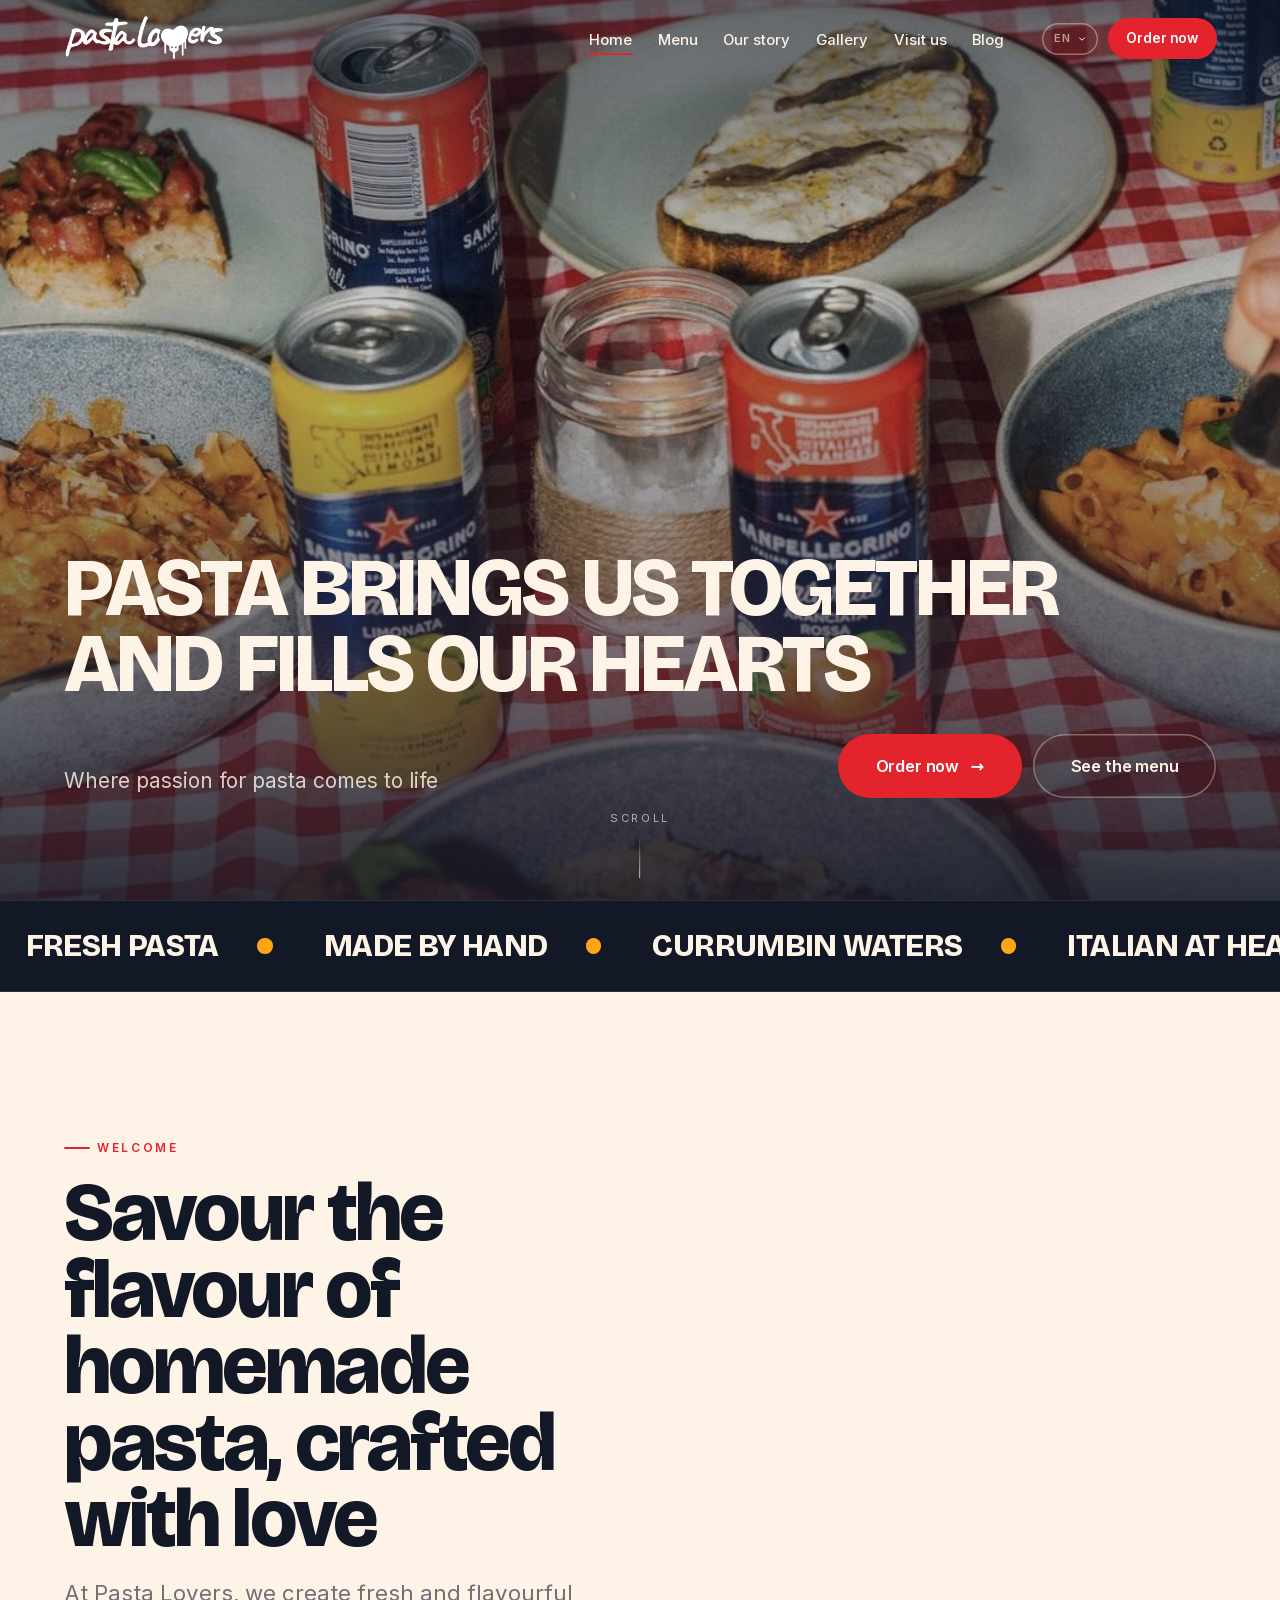
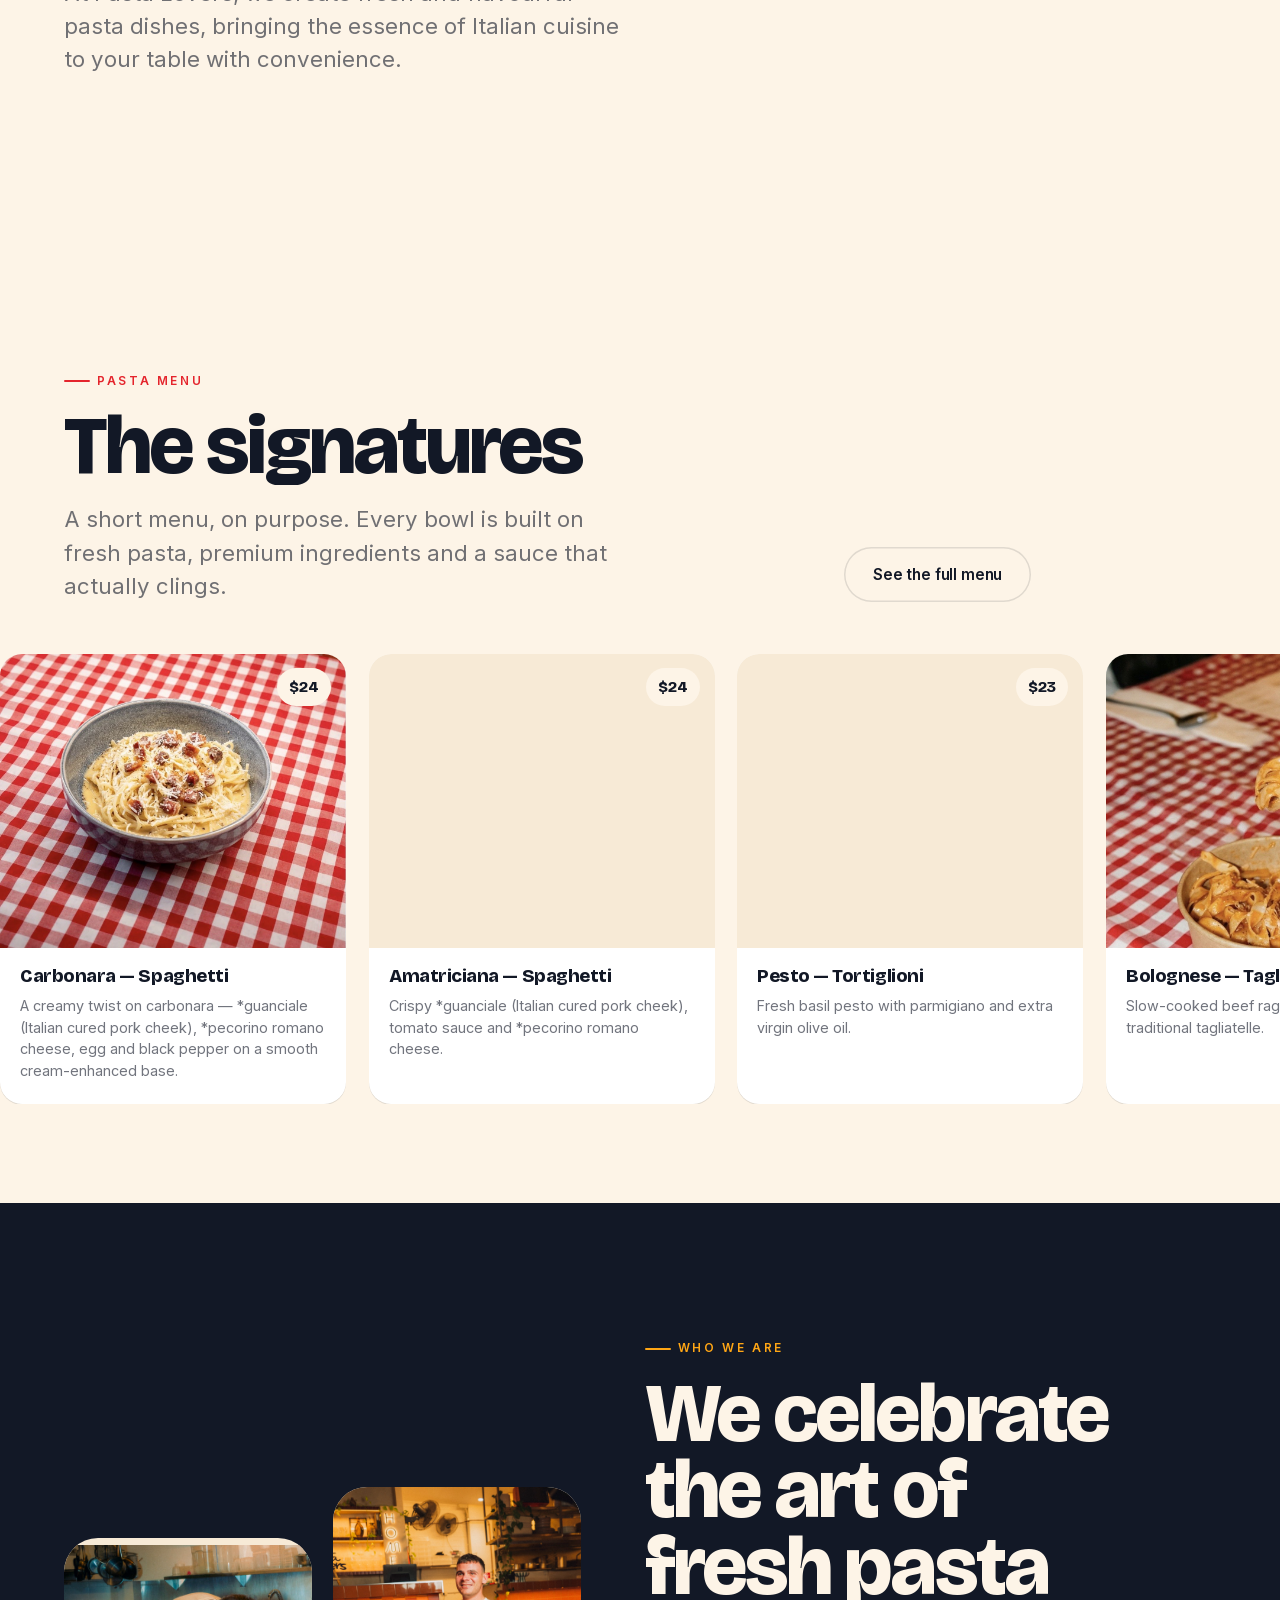
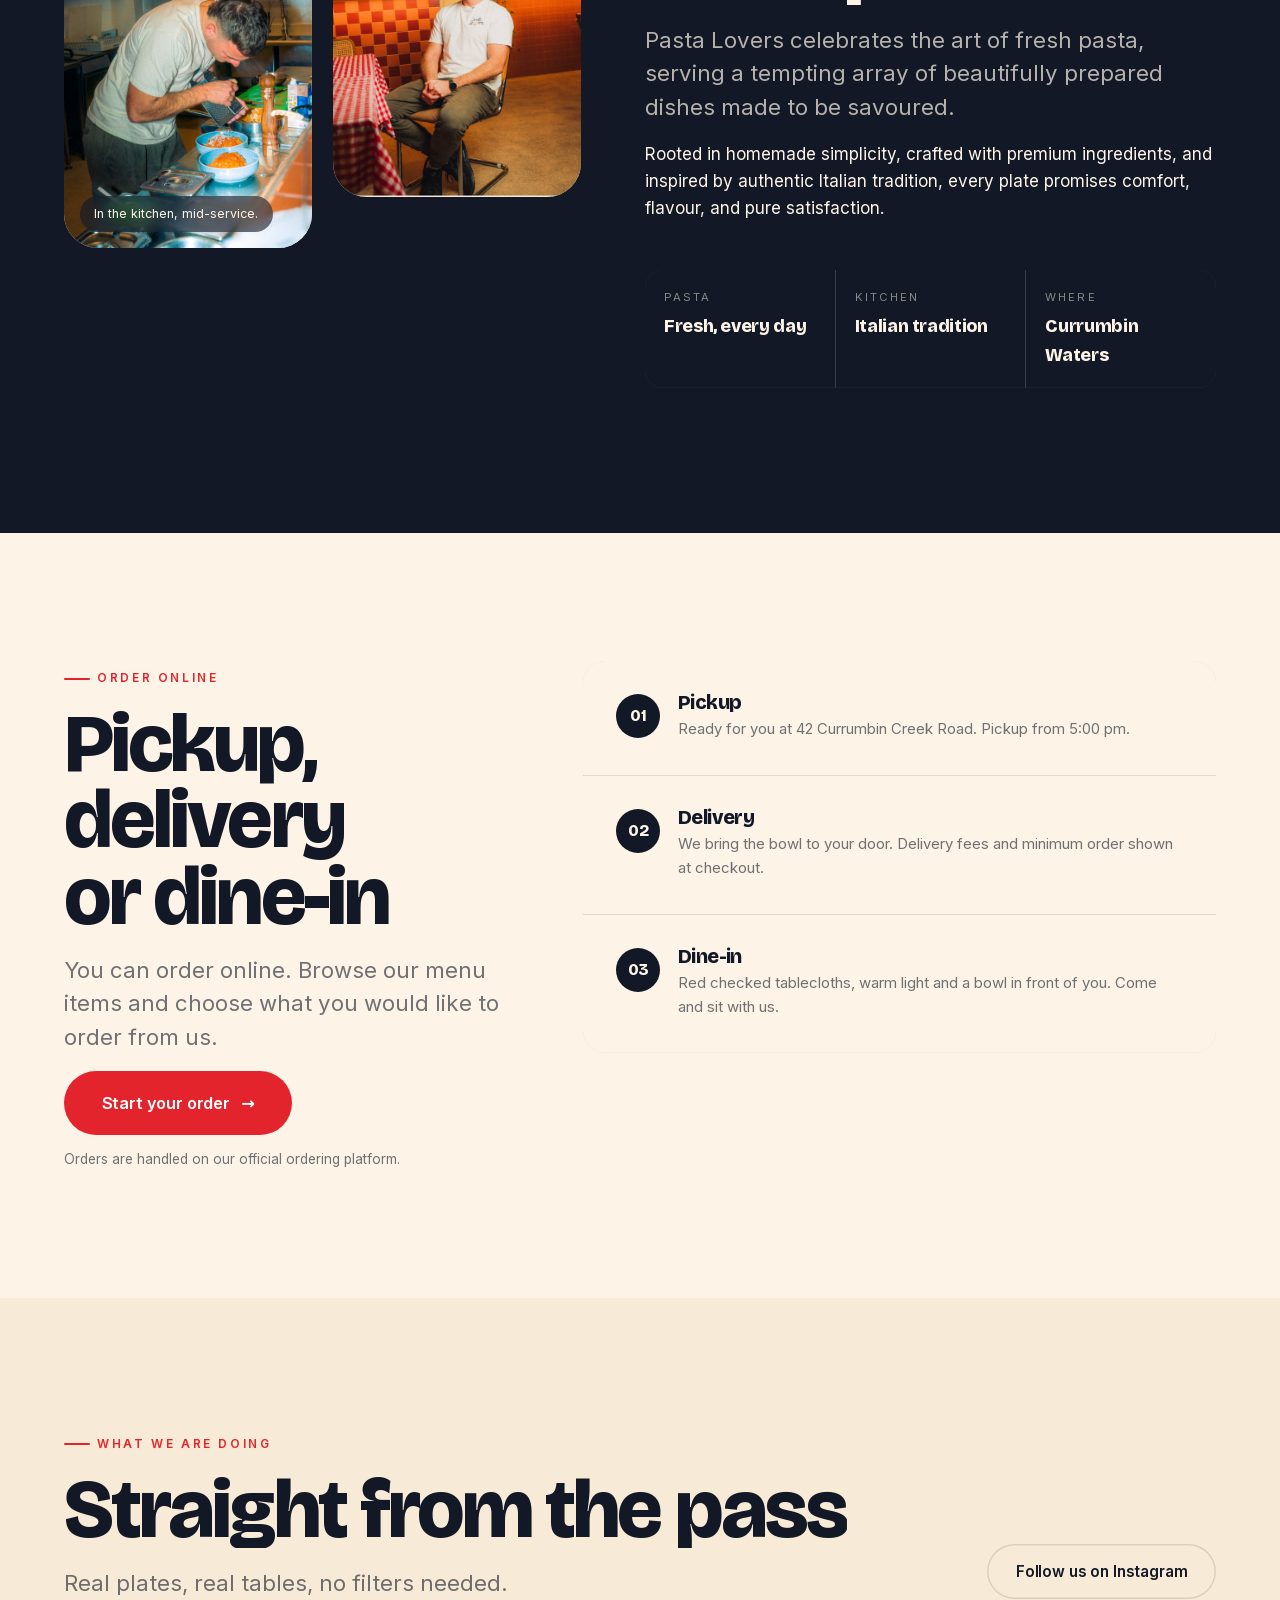
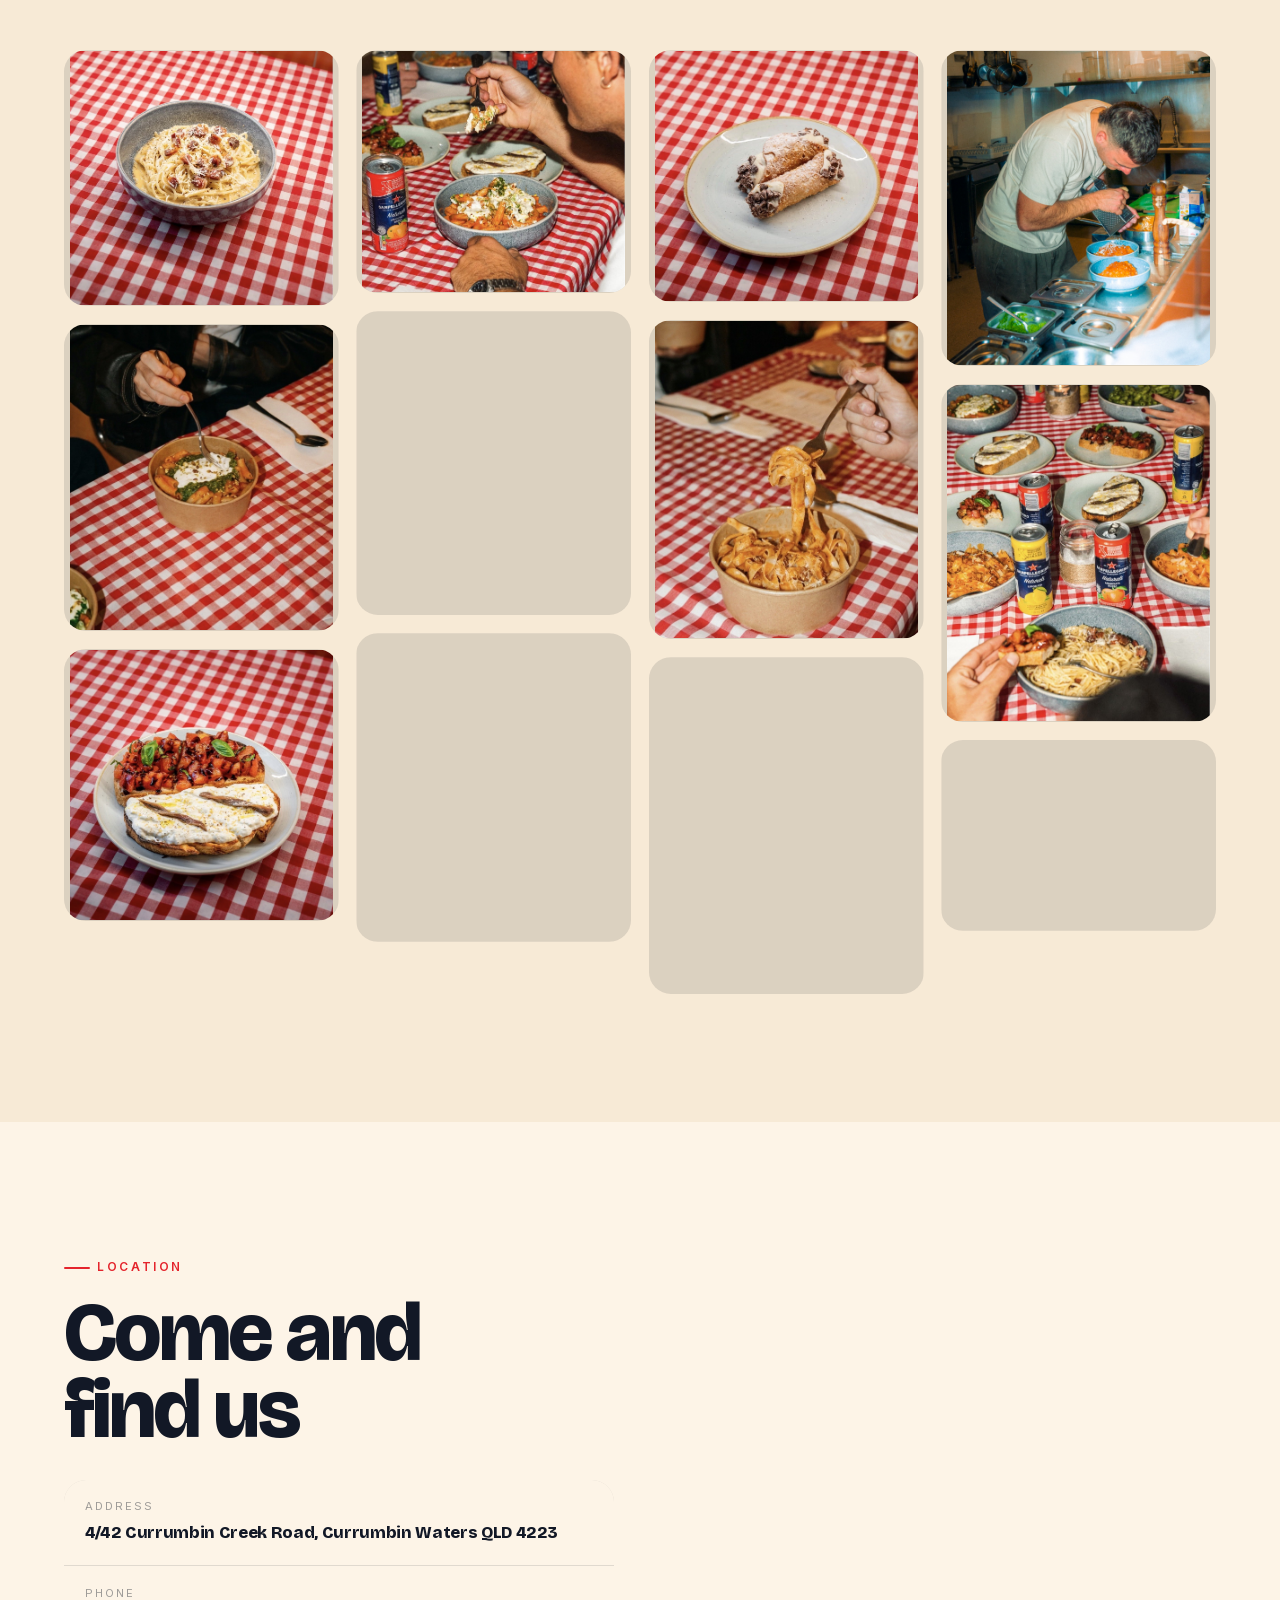
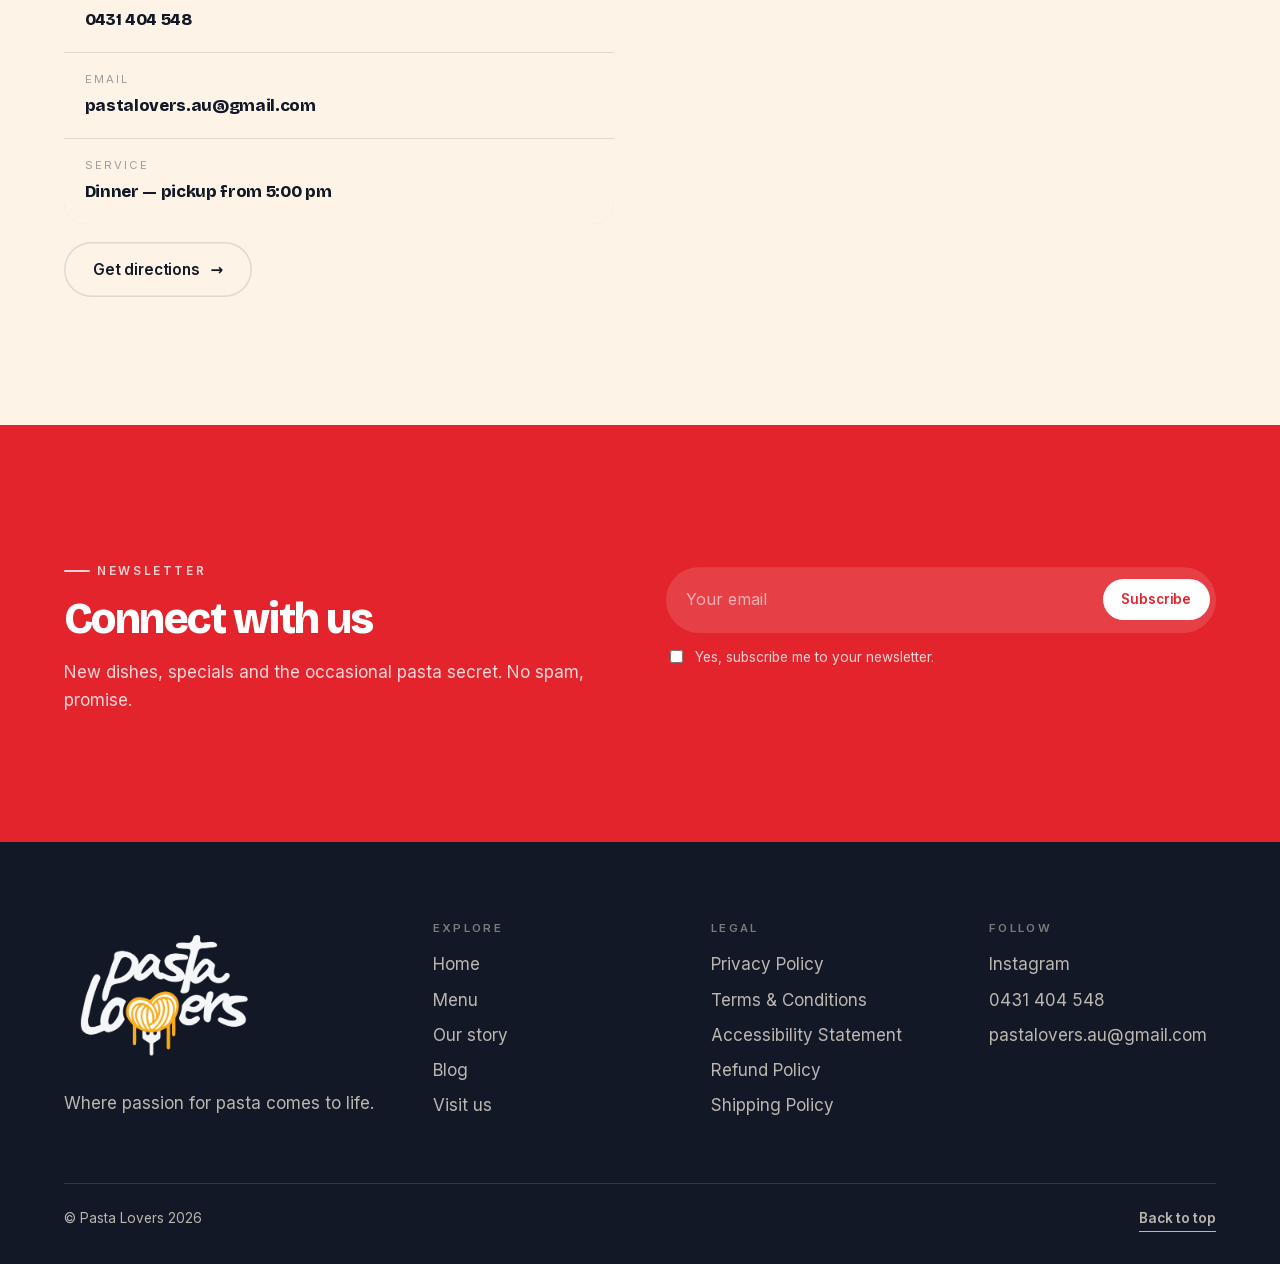
==== index.html @ 995f062c "Add Pasta Lovers static showcase site Rebuild of pastalovers.com.au as a zero-dependency static site" ====
<!doctype html>
<html lang="en">
<head>
<meta charset="utf-8">
<script>document.documentElement.classList.add('js');</script>
<meta name="viewport" content="width=device-width, initial-scale=1, viewport-fit=cover">
<title>Pasta Lovers — Fresh pasta in Currumbin Waters, Gold Coast</title>
<meta name="description" content="Pasta Lovers celebrates the art of fresh pasta in Currumbin Waters. Handmade dishes, Italian tradition, pickup, delivery and dine-in.">
<meta name="theme-color" content="#fdf4e7">
<link rel="icon" href="assets/img/icon.png" type="image/png">
<link rel="apple-touch-icon" href="assets/img/icon.png">

<meta property="og:type" content="website">
<meta property="og:title" content="Pasta Lovers — Where passion for pasta comes to life">
<meta property="og:description" content="Fresh, handmade pasta in Currumbin Waters. Pickup, delivery or dine-in.">
<meta property="og:image" content="assets/img/table-spread.jpg">

<link rel="preload" href="assets/fonts/bricolage-latin.woff2" as="font" type="font/woff2" crossorigin>
<link rel="preload" href="assets/fonts/inter-latin.woff2" as="font" type="font/woff2" crossorigin>
<link rel="stylesheet" href="css/style.css">

<script src="i18n/en.js"></script>
<script src="i18n/it.js"></script>
<script src="i18n/de.js"></script>
<script src="i18n/fr.js"></script>
<script src="js/menu-data.js"></script>
<script src="js/main.js" defer></script>
</head>

<body>

<a class="skip" href="#main" data-i18n="a11y.skip">Skip to content</a>
<div class="progress" aria-hidden="true"></div>
<div class="cursor" aria-hidden="true"></div>

<div class="preloader" role="status" aria-live="polite">
  <img class="preloader__logo" src="assets/img/logo-stacked-light.png" alt="Pasta Lovers">
  <div class="preloader__bar"><span></span></div>
</div>

<!-- ============================= HEADER ============================= -->
<header class="header">
  <div class="header__inner">
    <a class="brand" href="index.html" data-i18n-attr="aria-label:a11y.logo">
      <img src="assets/img/logo-wide-dark.png" alt="Pasta Lovers" width="176" height="52">
    </a>

    <nav class="nav" aria-label="Main">
      <ul class="nav__list">
        <li><a class="nav__link" href="index.html" data-i18n="nav.home">Home</a></li>
        <li><a class="nav__link" href="menu.html" data-i18n="nav.menu">Menu</a></li>
        <li><a class="nav__link" href="#story" data-i18n="nav.story">Our story</a></li>
        <li><a class="nav__link" href="#gallery" data-i18n="nav.gallery">Gallery</a></li>
        <li><a class="nav__link" href="#visit" data-i18n="nav.visit">Visit us</a></li>
        <li><a class="nav__link" href="blog.html" data-i18n="nav.blog">Blog</a></li>
      </ul>
    </nav>

    <div class="header__actions">
      <div class="lang" data-open="false">
        <button class="lang__btn" type="button" aria-haspopup="listbox" aria-expanded="false" data-i18n-attr="aria-label:nav.langLabel">
          <span class="lang__code">EN</span>
          <svg viewBox="0 0 24 24" aria-hidden="true"><path d="M6 9l6 6 6-6" fill="none" stroke="currentColor" stroke-width="2.4" stroke-linecap="round" stroke-linejoin="round"/></svg>
        </button>
        <div class="lang__menu" role="listbox"></div>
      </div>

      <a class="btn btn--accent btn--sm" href="https://www.pastalovers.com.au/online-ordering" target="_blank" rel="noopener" data-magnetic="0.18">
        <span data-i18n="nav.order">Order now</span>
      </a>

      <button class="burger" type="button" aria-expanded="false" aria-controls="drawer" aria-label="Open menu">
        <span></span><span></span><span></span>
      </button>
    </div>
  </div>
</header>

<!-- ============================= DRAWER ============================= -->
<div class="drawer" id="drawer" aria-hidden="true">
  <nav class="drawer__list" aria-label="Mobile">
    <a class="drawer__link" href="index.html" data-i18n="nav.home">Home</a>
    <a class="drawer__link" href="menu.html" data-i18n="nav.menu">Menu</a>
    <a class="drawer__link" href="#story" data-i18n="nav.story">Our story</a>
    <a class="drawer__link" href="#gallery" data-i18n="nav.gallery">Gallery</a>
    <a class="drawer__link" href="#visit" data-i18n="nav.visit">Visit us</a>
    <a class="drawer__link" href="blog.html" data-i18n="nav.blog">Blog</a>
  </nav>
  <div class="drawer__foot">
    <a href="tel:+61431404548">0431 404 548</a>
    <a href="mailto:pastalovers.au@gmail.com">pastalovers.au@gmail.com</a>
    <a href="https://www.instagram.com/pastalovers_goldcoast" target="_blank" rel="noopener">Instagram</a>
  </div>
</div>

<main id="main">

  <!-- ============================= HERO ============================= -->
  <section class="hero">
    <div class="hero__media">
      <video src="assets/video/hero.mp4" poster="assets/img/table-spread.jpg" autoplay muted loop playsinline aria-hidden="true"></video>
    </div>

    <div class="hero__inner">
      <h1 class="hero__title d1">
        <span data-i18n="hero.line1" data-i18n-split>Pasta brings us together</span>
        <span data-i18n="hero.line2" data-i18n-split>and fills our hearts</span>
      </h1>

      <div class="hero__row" data-reveal="fade" data-reveal-delay="500">
        <p class="hero__tag" data-i18n="hero.tag">Where passion for pasta comes to life</p>
        <div class="hero__cta">
          <a class="btn btn--accent btn--lg" href="https://www.pastalovers.com.au/online-ordering" target="_blank" rel="noopener" data-magnetic="0.2">
            <span data-i18n="hero.cta">Order now</span>
            <span class="btn-i" aria-hidden="true">→</span>
          </a>
          <a class="btn btn--ghost btn--lg" href="menu.html">
            <span data-i18n="hero.cta2">See the menu</span>
          </a>
        </div>
      </div>
    </div>

    <a class="hero__scroll" href="#intro">
      <span data-i18n="hero.scroll">Scroll</span>
      <i aria-hidden="true"></i>
    </a>
  </section>

  <!-- ============================= MARQUEE ============================= -->
  <div class="marquee" aria-hidden="true">
    <div class="marquee__track">
      <div class="marquee__group">
        <span class="marquee__item" data-i18n="marquee.1">Fresh pasta</span>
        <span class="marquee__item" data-i18n="marquee.2">Made by hand</span>
        <span class="marquee__item" data-i18n="marquee.3">Currumbin Waters</span>
        <span class="marquee__item" data-i18n="marquee.4">Italian at heart</span>
        <span class="marquee__item" data-i18n="marquee.5">Pickup · Delivery · Dine-in</span>
      </div>
    </div>
  </div>

  <!-- ============================= INTRO ============================= -->
  <section class="section" id="intro">
    <div class="wrap">
      <div class="intro__grid">
        <div class="stack">
          <p class="kicker" data-reveal="fade" data-i18n="intro.kicker">Welcome</p>
          <h2 class="d2" data-reveal data-i18n="intro.title" data-i18n-split>Savour the flavour of homemade pasta, crafted with love</h2>
          <p class="lead" data-reveal data-reveal-delay="120" data-i18n="intro.body">At Pasta Lovers, we create fresh and flavourful pasta dishes.</p>
          <div data-reveal data-reveal-delay="200">
            <a class="btn" href="https://www.pastalovers.com.au/online-ordering" target="_blank" rel="noopener" data-magnetic="0.2">
              <span data-i18n="intro.cta">Order now</span>
              <span class="btn-i" aria-hidden="true">→</span>
            </a>
          </div>
        </div>

        <div class="intro__media" data-reveal="clip">
          <span class="badge-round" style="right:-1.5rem; top:-2rem;" aria-hidden="true">Fresh<br>every<br>day</span>
          <figure class="figure figure--tall">
            <img src="assets/img/table-spread.jpg" alt="A table full of fresh pasta dishes, bruschetta and cannoli" loading="lazy" decoding="async" data-parallax="0.1">
            <figcaption class="figure__cap" data-i18n="story.caption2">The room: red checks, warm light.</figcaption>
          </figure>
        </div>
      </div>
    </div>
  </section>

  <!-- ============================= DISHES ============================= -->
  <section class="section section--tight" id="dishes">
    <div class="wrap">
      <div class="dishes__head">
        <div class="stack">
          <p class="kicker" data-reveal="fade" data-i18n="dishes.kicker">Pasta menu</p>
          <h2 class="d2" data-reveal data-i18n="dishes.title">The signatures</h2>
          <p class="lead" data-reveal data-reveal-delay="100" data-i18n="dishes.body">A short menu, on purpose.</p>
        </div>
        <div data-reveal="fade" data-reveal-delay="160">
          <a class="btn btn--ghost" href="menu.html"><span data-i18n="dishes.cta">See the full menu</span></a>
          <p class="rail__hint"><i aria-hidden="true"></i><span data-i18n="dishes.hint">Drag to explore</span></p>
        </div>
      </div>

      <div class="rail" data-dishes="carbonara,amatriciana,pesto,bolognese,tricolore,vodka"></div>
    </div>
  </section>

  <!-- ============================= STORY ============================= -->
  <section class="section story" id="story">
    <div class="wrap">
      <div class="story__grid">
        <div class="story__media" data-reveal="zoom">
          <figure class="figure figure--tall">
            <img src="assets/img/chef.jpg" alt="Chef grating pecorino over a bowl of fresh pasta" loading="lazy" decoding="async" data-parallax="0.08">
            <figcaption class="figure__cap" data-i18n="story.caption1">In the kitchen, mid-service.</figcaption>
          </figure>
          <figure class="figure figure--tall">
            <img src="assets/img/owner.jpg" alt="The owner in the dining room of Pasta Lovers" loading="lazy" decoding="async" data-parallax="0.14">
          </figure>
        </div>

        <div class="stack">
          <p class="kicker" data-reveal="fade" data-i18n="story.kicker">Who we are</p>
          <h2 class="d2" data-reveal data-i18n="story.title" data-i18n-split>We celebrate the art of fresh pasta</h2>
          <p class="lead" data-reveal data-reveal-delay="100" data-i18n="story.body1">Pasta Lovers celebrates the art of fresh pasta.</p>
          <p data-reveal data-reveal-delay="160" data-i18n="story.body2">Rooted in homemade simplicity.</p>

          <dl class="story__stats" data-reveal data-reveal-delay="220">
            <div class="story__stat">
              <dt data-i18n="story.stat1Label">Pasta</dt>
              <dd data-i18n="story.stat1Value">Fresh, every day</dd>
            </div>
            <div class="story__stat">
              <dt data-i18n="story.stat2Label">Kitchen</dt>
              <dd data-i18n="story.stat2Value">Italian tradition</dd>
            </div>
            <div class="story__stat">
              <dt data-i18n="story.stat3Label">Where</dt>
              <dd data-i18n="story.stat3Value">Currumbin Waters</dd>
            </div>
          </dl>
        </div>
      </div>
    </div>
  </section>

  <!-- ============================= ORDER ============================= -->
  <section class="section" id="order">
    <div class="wrap">
      <div class="order__grid">
        <div class="stack">
          <p class="kicker" data-reveal="fade" data-i18n="order.kicker">Order online</p>
          <h2 class="d2" data-reveal data-i18n="order.title" data-i18n-split>Pickup, delivery or dine-in</h2>
          <p class="lead" data-reveal data-reveal-delay="100" data-i18n="order.body">You can order online.</p>
          <div data-reveal data-reveal-delay="160">
            <a class="btn btn--accent btn--lg" href="https://www.pastalovers.com.au/online-ordering" target="_blank" rel="noopener" data-magnetic="0.2">
              <span data-i18n="order.cta">Start your order</span>
              <span class="btn-i" aria-hidden="true">→</span>
            </a>
            <p class="muted" style="margin-top:.9rem; font-size:.85rem;" data-i18n="order.note">Orders are handled on our official ordering platform.</p>
          </div>
        </div>

        <div class="steps" data-stagger="110">
          <article class="step" data-reveal="right">
            <span class="step__n">01</span>
            <div>
              <h3 data-i18n="order.pickup">Pickup</h3>
              <p data-i18n="order.pickupDesc">Ready for you at 42 Currumbin Creek Road.</p>
            </div>
          </article>
          <article class="step" data-reveal="right">
            <span class="step__n">02</span>
            <div>
              <h3 data-i18n="order.delivery">Delivery</h3>
              <p data-i18n="order.deliveryDesc">We bring the bowl to your door.</p>
            </div>
          </article>
          <article class="step" data-reveal="right">
            <span class="step__n">03</span>
            <div>
              <h3 data-i18n="order.dinein">Dine-in</h3>
              <p data-i18n="order.dineinDesc">Come and sit with us.</p>
            </div>
          </article>
        </div>
      </div>
    </div>
  </section>

  <!-- ============================= GALLERY ============================= -->
  <section class="section gallery" id="gallery">
    <div class="wrap">
      <div class="dishes__head">
        <div class="stack">
          <p class="kicker" data-reveal="fade" data-i18n="gallery.kicker">What we are doing</p>
          <h2 class="d2" data-reveal data-i18n="gallery.title">Straight from the pass</h2>
          <p class="lead" data-reveal data-reveal-delay="100" data-i18n="gallery.body">Real plates, real tables, no filters needed.</p>
        </div>
        <div data-reveal="fade" data-reveal-delay="160">
          <a class="btn btn--ghost" href="https://www.instagram.com/pastalovers_goldcoast" target="_blank" rel="noopener">
            <span data-i18n="gallery.cta">Follow us on Instagram</span>
          </a>
        </div>
      </div>

      <div class="grid-masonry" data-stagger="60">
        <button class="tile" type="button" data-reveal="zoom"><img src="assets/img/carbonara.jpg" alt="Carbonara with guanciale and pecorino" loading="lazy" decoding="async"></button>
        <button class="tile" type="button" data-reveal="zoom"><img src="assets/img/takeaway.jpg" alt="Takeaway pasta on the counter" loading="lazy" decoding="async"></button>
        <button class="tile" type="button" data-reveal="zoom"><img src="assets/img/bruschetta.jpg" alt="Bruschetta al pomodoro and with stracciatella" loading="lazy" decoding="async"></button>
        <button class="tile" type="button" data-reveal="zoom"><img src="assets/img/eating.jpg" alt="Guest eating a bowl of pasta" loading="lazy" decoding="async"></button>
        <button class="tile" type="button" data-reveal="zoom"><img src="assets/img/pesto.jpg" alt="Tortiglioni with basil pesto" loading="lazy" decoding="async"></button>
        <button class="tile" type="button" data-reveal="zoom"><img src="assets/img/flatlay.jpg" alt="Flatlay with cannoli, pasta and bruschetta" loading="lazy" decoding="async"></button>
        <button class="tile" type="button" data-reveal="zoom"><img src="assets/img/cannoli.jpg" alt="Sicilian cannoli dusted with icing sugar" loading="lazy" decoding="async"></button>
        <button class="tile" type="button" data-reveal="zoom"><img src="assets/img/bolognese.jpg" alt="Tagliatelle bolognese, fork lift" loading="lazy" decoding="async"></button>
        <button class="tile" type="button" data-reveal="zoom"><img src="assets/img/bruschetta-hand.jpg" alt="Bruschetta held in hand next to a bowl of pesto pasta" loading="lazy" decoding="async"></button>
        <button class="tile" type="button" data-reveal="zoom"><img src="assets/img/chef.jpg" alt="Chef finishing a dish in the kitchen" loading="lazy" decoding="async"></button>
        <button class="tile" type="button" data-reveal="zoom"><img src="assets/img/table-spread.jpg" alt="A full table of Pasta Lovers dishes" loading="lazy" decoding="async"></button>
        <button class="tile" type="button" data-reveal="zoom"><img src="assets/img/pastas.jpg" alt="Six pasta bowls on a red gingham tablecloth" loading="lazy" decoding="async"></button>
      </div>
    </div>
  </section>

  <!-- ============================= VISIT ============================= -->
  <section class="section" id="visit">
    <div class="wrap">
      <div class="visit__grid">
        <div class="stack">
          <p class="kicker" data-reveal="fade" data-i18n="visit.kicker">Location</p>
          <h2 class="d2" data-reveal data-i18n="visit.title" data-i18n-split>Come and find us</h2>

          <dl class="infolist" data-reveal data-reveal-delay="120">
            <div>
              <dt data-i18n="visit.addressLabel">Address</dt>
              <dd>4/42 Currumbin Creek Road, Currumbin Waters QLD 4223</dd>
            </div>
            <div>
              <dt data-i18n="visit.phoneLabel">Phone</dt>
              <dd><a href="tel:+61431404548">0431 404 548</a></dd>
            </div>
            <div>
              <dt data-i18n="visit.emailLabel">Email</dt>
              <dd><a href="mailto:pastalovers.au@gmail.com">pastalovers.au@gmail.com</a></dd>
            </div>
            <div>
              <dt data-i18n="visit.hoursLabel">Service</dt>
              <dd data-i18n="visit.hoursValue">Dinner — pickup from 5:00 pm</dd>
            </div>
          </dl>

          <div data-reveal data-reveal-delay="180">
            <a class="btn btn--ghost" href="https://maps.google.com/?q=4/42+Currumbin+Creek+Road+Currumbin+Waters+QLD+4223" target="_blank" rel="noopener">
              <span data-i18n="visit.directions">Get directions</span>
              <span class="btn-i" aria-hidden="true">→</span>
            </a>
          </div>
        </div>

        <figure class="figure figure--wide" data-reveal="clip">
          <img src="assets/img/owner.jpg" alt="Inside Pasta Lovers in Currumbin Waters" loading="lazy" decoding="async" data-parallax="0.08">
        </figure>
      </div>
    </div>
  </section>

  <!-- ============================= NEWSLETTER ============================= -->
  <section class="section news" id="newsletter-section">
    <div class="wrap">
      <div class="news__grid">
        <div class="stack">
          <p class="kicker" data-reveal="fade">Newsletter</p>
          <h2 class="d3" data-reveal data-i18n="news.title">Connect with us</h2>
          <p data-reveal data-reveal-delay="100" data-i18n="news.body">New dishes, specials and the occasional pasta secret.</p>
        </div>

        <form id="newsletter" novalidate data-reveal="left" data-reveal-delay="120">
          <div class="field">
            <input type="email" name="email" autocomplete="email" required
                   placeholder="Your email" data-i18n-attr="placeholder:news.placeholder, aria-label:news.placeholder">
            <button class="btn btn--sm" type="submit"><span data-i18n="news.cta">Subscribe</span></button>
          </div>
          <label class="consent">
            <input type="checkbox" name="consent" required>
            <span data-i18n="news.consent">Yes, subscribe me to your newsletter.</span>
          </label>
          <p class="formnote" role="status" aria-live="polite"></p>
        </form>
      </div>
    </div>
  </section>

</main>

<!-- ============================= FOOTER ============================= -->
<footer class="footer">
  <div class="wrap">
    <div class="footer__grid">
      <div>
        <img class="footer__logo" src="assets/img/logo-stacked-light.png" alt="Pasta Lovers" loading="lazy">
        <p data-i18n="footer.tagline">Where passion for pasta comes to life.</p>
      </div>

      <div>
        <h4 data-i18n="footer.explore">Explore</h4>
        <ul>
          <li><a href="index.html" data-i18n="nav.home">Home</a></li>
          <li><a href="menu.html" data-i18n="nav.menu">Menu</a></li>
          <li><a href="#story" data-i18n="nav.story">Our story</a></li>
          <li><a href="blog.html" data-i18n="nav.blog">Blog</a></li>
          <li><a href="#visit" data-i18n="nav.visit">Visit us</a></li>
        </ul>
      </div>

      <div>
        <h4 data-i18n="footer.legalTitle">Legal</h4>
        <ul>
          <li><a href="privacy.html" data-i18n="footer.privacy">Privacy Policy</a></li>
          <li><a href="terms.html" data-i18n="footer.terms">Terms &amp; Conditions</a></li>
          <li><a href="accessibility.html" data-i18n="footer.accessibility">Accessibility Statement</a></li>
          <li><a href="refund.html" data-i18n="footer.refund">Refund Policy</a></li>
          <li><a href="shipping.html" data-i18n="footer.shipping">Shipping Policy</a></li>
        </ul>
      </div>

      <div>
        <h4 data-i18n="footer.followTitle">Follow</h4>
        <ul>
          <li><a href="https://www.instagram.com/pastalovers_goldcoast" target="_blank" rel="noopener">Instagram</a></li>
          <li><a href="tel:+61431404548">0431 404 548</a></li>
          <li><a href="mailto:pastalovers.au@gmail.com">pastalovers.au@gmail.com</a></li>
        </ul>
      </div>
    </div>

    <div class="footer__bottom">
      <p><span data-i18n="footer.rights">© Pasta Lovers</span> <span data-year>2026</span></p>
      <a class="link-u" href="#main" data-i18n="footer.backTop">Back to top</a>
    </div>
  </div>
</footer>

<!-- ============================= LIGHTBOX ============================= -->
<div class="lightbox" aria-hidden="true" role="dialog" aria-modal="true">
  <button class="lightbox__btn lightbox__close" type="button" data-i18n-attr="aria-label:gallery.close">
    <svg viewBox="0 0 24 24" width="20" height="20" aria-hidden="true"><path d="M6 6l12 12M18 6L6 18" fill="none" stroke="currentColor" stroke-width="2" stroke-linecap="round"/></svg>
  </button>
  <button class="lightbox__btn lightbox__prev" type="button" data-i18n-attr="aria-label:gallery.prev">
    <svg viewBox="0 0 24 24" width="20" height="20" aria-hidden="true"><path d="M15 5l-7 7 7 7" fill="none" stroke="currentColor" stroke-width="2" stroke-linecap="round" stroke-linejoin="round"/></svg>
  </button>
  <button class="lightbox__btn lightbox__next" type="button" data-i18n-attr="aria-label:gallery.next">
    <svg viewBox="0 0 24 24" width="20" height="20" aria-hidden="true"><path d="M9 5l7 7-7 7" fill="none" stroke="currentColor" stroke-width="2" stroke-linecap="round" stroke-linejoin="round"/></svg>
  </button>
  <img src="" alt="">
</div>

</body>
</html>
---- css/style.css ----
/* ==========================================================================
   Pasta Lovers — design system
   Static site, no build step. Fonts are self-hosted in assets/fonts.
   ========================================================================== */

/* ---------- Fonts ---------- */
@font-face {
  font-family: 'Bricolage Grotesque';
  font-style: normal;
  font-weight: 400 800;
  font-stretch: 75% 100%;
  font-display: swap;
  src: url('../assets/fonts/bricolage-latin.woff2') format('woff2');
  unicode-range: U+0000-00FF, U+0131, U+0152-0153, U+02BB-02BC, U+02C6, U+02DA, U+02DC, U+0304, U+0308, U+0329, U+2000-206F, U+20AC, U+2122, U+2191, U+2193, U+2212, U+2215, U+FEFF, U+FFFD;
}
@font-face {
  font-family: 'Bricolage Grotesque';
  font-style: normal;
  font-weight: 400 800;
  font-stretch: 75% 100%;
  font-display: swap;
  src: url('../assets/fonts/bricolage-latin-ext.woff2') format('woff2');
  unicode-range: U+0100-02BA, U+02BD-02C5, U+02C7-02CC, U+02CE-02D7, U+02DD-02FF, U+0304, U+0308, U+0329, U+1D00-1DBF, U+1E00-1E9F, U+1EF2-1EFF, U+2020, U+20A0-20AB, U+20AD-20C0, U+2113, U+2C60-2C7F, U+A720-A7FF;
}
@font-face {
  font-family: 'Inter';
  font-style: normal;
  font-weight: 300 700;
  font-display: swap;
  src: url('../assets/fonts/inter-latin.woff2') format('woff2');
  unicode-range: U+0000-00FF, U+0131, U+0152-0153, U+02BB-02BC, U+02C6, U+02DA, U+02DC, U+0304, U+0308, U+0329, U+2000-206F, U+20AC, U+2122, U+2191, U+2193, U+2212, U+2215, U+FEFF, U+FFFD;
}
@font-face {
  font-family: 'Inter';
  font-style: normal;
  font-weight: 300 700;
  font-display: swap;
  src: url('../assets/fonts/inter-latin-ext.woff2') format('woff2');
  unicode-range: U+0100-02BA, U+02BD-02C5, U+02C7-02CC, U+02CE-02D7, U+02DD-02FF, U+0304, U+0308, U+0329, U+1D00-1DBF, U+1E00-1E9F, U+1EF2-1EFF, U+2020, U+20A0-20AB, U+20AD-20C0, U+2113, U+2C60-2C7F, U+A720-A7FF;
}

/* ---------- Tokens ---------- */
:root {
  --ink: #121826;
  --ink-soft: #1e2735;
  --ink-60: rgba(18, 24, 38, .6);
  --ink-40: rgba(18, 24, 38, .4);
  --ink-12: rgba(18, 24, 38, .12);

  --cream: #fdf4e7;
  --paper: #f7ead6;
  --white: #ffffff;

  --red: #e4242c;
  --orange: #ffa615;
  --green: #79a04c;

  --font-display: 'Bricolage Grotesque', 'Trebuchet MS', system-ui, sans-serif;
  --font-body: 'Inter', system-ui, -apple-system, 'Segoe UI', sans-serif;

  --gutter: clamp(1.25rem, 5vw, 5rem);
  --maxw: 1560px;
  --radius: 22px;
  --radius-lg: 34px;

  --ease: cubic-bezier(.22, 1, .36, 1);
  --ease-io: cubic-bezier(.65, .05, .36, 1);
  --dur: .8s;

  --header-h: 78px;
}

/* ---------- Reset ---------- */
*, *::before, *::after { box-sizing: border-box; }
html { -webkit-text-size-adjust: 100%; scroll-behavior: smooth; }
html.has-lenis { scroll-behavior: auto; }

body {
  margin: 0;
  font-family: var(--font-body);
  font-size: clamp(1rem, .95rem + .2vw, 1.0625rem);
  line-height: 1.6;
  color: var(--ink);
  background: var(--cream);
  -webkit-font-smoothing: antialiased;
  overflow-x: clip;
}
body.is-locked { overflow: hidden; }

img, video, svg { display: block; max-width: 100%; }
img { height: auto; }
a { color: inherit; text-decoration: none; }
button { font: inherit; color: inherit; background: none; border: 0; cursor: pointer; }
ul, ol { margin: 0; padding: 0; list-style: none; }
h1, h2, h3, h4, p, figure, blockquote { margin: 0; }
input, textarea, select { font: inherit; color: inherit; }
:focus-visible { outline: 3px solid var(--orange); outline-offset: 3px; border-radius: 4px; }

/* ---------- Type scale ---------- */
.display,
h1, h2, h3 {
  font-family: var(--font-display);
  font-weight: 800;
  line-height: .92;
  letter-spacing: -.035em;
  text-wrap: balance;
}
.d1 { font-size: clamp(2.5rem, 6.4vw, 7rem); }
.d2 { font-size: clamp(2.5rem, 6.5vw, 6rem); }
.d3 { font-size: clamp(1.8rem, 3.4vw, 3.1rem); line-height: 1; }
.d4 { font-size: clamp(1.3rem, 1.9vw, 1.7rem); line-height: 1.08; letter-spacing: -.02em; }

.kicker {
  font-family: var(--font-body);
  font-size: .74rem;
  font-weight: 600;
  letter-spacing: .22em;
  text-transform: uppercase;
  color: var(--red);
  display: inline-flex;
  align-items: center;
  gap: .6em;
}
.kicker::before {
  content: '';
  width: 26px; height: 2px;
  background: currentColor;
  border-radius: 2px;
}
.lead { font-size: clamp(1.05rem, .95rem + .55vw, 1.4rem); line-height: 1.5; color: var(--ink-60); text-wrap: pretty; }
.muted { color: var(--ink-60); }

/* ---------- Layout ---------- */
.wrap { width: 100%; max-width: var(--maxw); margin-inline: auto; padding-inline: var(--gutter); }
.section { padding-block: clamp(4.5rem, 10vw, 10rem); position: relative; }
.section--tight { padding-block: clamp(3rem, 6vw, 6rem); }
.stack > * + * { margin-top: 1.1rem; }

.sr-only {
  position: absolute; width: 1px; height: 1px;
  padding: 0; margin: -1px; overflow: hidden;
  clip-path: inset(50%); white-space: nowrap;
}
.skip {
  position: fixed; top: .6rem; left: .6rem; z-index: 200;
  background: var(--ink); color: var(--cream);
  padding: .7rem 1.1rem; border-radius: 999px;
  transform: translateY(-160%);
  transition: transform .3s var(--ease);
}
.skip:focus-visible { transform: none; }

/* ==========================================================================
   Buttons
   ========================================================================== */
.btn {
  --bg: var(--ink);
  --fg: var(--cream);
  position: relative;
  display: inline-flex;
  align-items: center;
  gap: .7em;
  padding: 1.02em 1.9em;
  border-radius: 999px;
  background: var(--bg);
  color: var(--fg);
  font-weight: 600;
  font-size: .95rem;
  letter-spacing: -.01em;
  overflow: hidden;
  isolation: isolate;
  transition: transform .45s var(--ease), box-shadow .45s var(--ease);
  will-change: transform;
}
.btn::before {
  content: '';
  position: absolute; inset: 0; z-index: -1;
  background: var(--red);
  border-radius: inherit;
  transform: translateY(101%);
  transition: transform .55s var(--ease);
}
.btn:hover::before, .btn:focus-visible::before { transform: translateY(0); }
.btn:hover { box-shadow: 0 14px 34px -14px rgba(228, 36, 44, .8); }
.btn:active { transform: scale(.97); }
.btn .btn-i { transition: transform .45s var(--ease); }
.btn:hover .btn-i { transform: translateX(4px); }

.btn--accent { --bg: var(--red); --fg: #fff; }
.btn--accent::before { background: var(--ink); }
.btn--accent:hover { box-shadow: 0 14px 34px -14px rgba(18, 24, 38, .7); }

.btn--ghost {
  --bg: transparent; --fg: var(--ink);
  box-shadow: inset 0 0 0 1.5px var(--ink-12);
}
.btn--ghost::before { background: var(--ink); }
.btn--ghost:hover { --fg: var(--cream); box-shadow: inset 0 0 0 1.5px transparent; }

.btn--sm { padding: .72em 1.35em; font-size: .85rem; }
.btn--lg { padding: 1.15em 2.3em; font-size: 1.02rem; }

.link-u {
  position: relative;
  display: inline-block;
  font-weight: 600;
  padding-bottom: 2px;
}
.link-u::after {
  content: '';
  position: absolute; left: 0; bottom: 0;
  width: 100%; height: 1.5px;
  background: currentColor;
  transform-origin: right;
  transform: scaleX(1);
  transition: transform .45s var(--ease);
}
.link-u:hover::after { transform-origin: left; animation: linkSwipe .55s var(--ease); }
@keyframes linkSwipe {
  0% { transform: scaleX(1); transform-origin: right; }
  49% { transform: scaleX(0); transform-origin: right; }
  51% { transform: scaleX(0); transform-origin: left; }
  100% { transform: scaleX(1); transform-origin: left; }
}

/* ==========================================================================
   Preloader
   ========================================================================== */
.preloader {
  position: fixed; inset: 0; z-index: 300;
  display: grid; place-items: center;
  background: var(--ink);
  transition: opacity .6s var(--ease), visibility .6s;
}
.preloader__logo { width: min(230px, 46vw); opacity: 0; transform: scale(.94); animation: plIn .9s var(--ease) forwards; }
.preloader__bar {
  position: absolute; left: 50%; bottom: 22%;
  translate: -50% 0;
  width: min(220px, 44vw); height: 2px;
  background: rgba(255, 255, 255, .16);
  border-radius: 2px; overflow: hidden;
}
.preloader__bar span {
  display: block; height: 100%; width: 0%;
  background: var(--orange);
  transition: width .35s var(--ease);
}
@keyframes plIn { to { opacity: 1; transform: none; } }
.preloader.is-done { opacity: 0; visibility: hidden; pointer-events: none; }

/* ==========================================================================
   Header / nav
   ========================================================================== */
.header {
  position: fixed; inset: 0 0 auto; z-index: 120;
  height: var(--header-h);
  display: flex; align-items: center;
  transition: transform .55s var(--ease), background .4s var(--ease), box-shadow .4s var(--ease);
}
.header::before {
  content: '';
  position: absolute; inset: 0; z-index: -1;
  background: rgba(253, 244, 231, .82);
  backdrop-filter: saturate(1.4) blur(14px);
  -webkit-backdrop-filter: saturate(1.4) blur(14px);
  opacity: 0;
  transition: opacity .4s var(--ease);
}
.header.is-stuck::before { opacity: 1; }
.header.is-stuck { box-shadow: 0 1px 0 var(--ink-12); }
.header.is-hidden { transform: translateY(-102%); }

/* Every page opens on a dark hero, so the header starts light and
   flips to ink once it sticks over the cream background. */
.header:not(.is-stuck) { color: var(--cream); }
.header:not(.is-stuck) .brand img { filter: brightness(0) invert(1); }
.header:not(.is-stuck) .lang__btn,
.header:not(.is-stuck) .burger { box-shadow: inset 0 0 0 1.5px rgba(253, 244, 231, .38); }
.header:not(.is-stuck) .lang__btn:hover,
.header:not(.is-stuck) .burger:hover { box-shadow: inset 0 0 0 1.5px var(--cream); }
.header:not(.is-stuck) .burger span { background: var(--cream); }
.header:not(.is-stuck) .lang__code { color: rgba(253, 244, 231, .6); }

.header__inner {
  width: 100%; max-width: var(--maxw); margin-inline: auto;
  padding-inline: var(--gutter);
  display: flex; align-items: center; gap: clamp(1rem, 3vw, 2.5rem);
}
.brand { flex: none; display: block; }
.brand img { width: clamp(132px, 13vw, 176px); }

.nav { margin-left: auto; }
.nav__list { display: flex; align-items: center; gap: clamp(1rem, 2vw, 2rem); }
.nav__link {
  position: relative;
  font-size: .93rem; font-weight: 500;
  padding: .3rem 0;
}
.nav__link::after {
  content: ''; position: absolute; left: 0; bottom: -2px;
  width: 100%; height: 2px; background: var(--red);
  transform: scaleX(0); transform-origin: right;
  transition: transform .4s var(--ease);
}
.nav__link:hover::after, .nav__link[aria-current="page"]::after { transform: scaleX(1); transform-origin: left; }

.header__actions { display: flex; align-items: center; gap: .6rem; }

/* Language switcher */
.lang { position: relative; }
.lang__btn {
  display: inline-flex; align-items: center; gap: .45em;
  padding: .55em .85em;
  border-radius: 999px;
  box-shadow: inset 0 0 0 1.5px var(--ink-12);
  font-size: .82rem; font-weight: 600;
  letter-spacing: .04em; text-transform: uppercase;
  transition: box-shadow .3s var(--ease), background .3s var(--ease);
}
.lang__btn:hover { box-shadow: inset 0 0 0 1.5px var(--ink); }
.lang__btn svg { width: 10px; transition: transform .35s var(--ease); }
.lang[data-open="true"] .lang__btn svg { transform: rotate(180deg); }
.lang__menu {
  position: absolute; top: calc(100% + .55rem); right: 0;
  min-width: 168px; padding: .4rem;
  background: var(--white);
  border-radius: 16px;
  box-shadow: 0 20px 50px -18px rgba(18, 24, 38, .38), 0 0 0 1px var(--ink-12);
  opacity: 0; visibility: hidden;
  transform: translateY(-8px) scale(.97);
  transform-origin: top right;
  transition: opacity .3s var(--ease), transform .3s var(--ease), visibility .3s;
}
.lang[data-open="true"] .lang__menu { opacity: 1; visibility: visible; transform: none; }
.lang__opt {
  display: flex; align-items: center; justify-content: space-between; gap: 1rem;
  width: 100%; padding: .62rem .8rem;
  border-radius: 11px;
  font-size: .9rem; text-align: left;
  transition: background .22s var(--ease);
}
.lang__opt:hover { background: var(--paper); }
.lang__opt[aria-selected="true"] { font-weight: 600; }
.lang__opt[aria-selected="true"]::after { content: '●'; color: var(--red); font-size: .6rem; }
.lang__code { font-size: .7rem; letter-spacing: .1em; color: var(--ink-40); }

/* Burger */
.burger {
  display: none;
  width: 46px; height: 46px;
  border-radius: 999px;
  box-shadow: inset 0 0 0 1.5px var(--ink-12);
  position: relative;
}
.burger span {
  position: absolute; left: 50%; translate: -50% 0;
  width: 18px; height: 1.8px; background: var(--ink); border-radius: 2px;
  transition: transform .45s var(--ease), opacity .3s var(--ease);
}
.burger span:nth-child(1) { top: 18px; }
.burger span:nth-child(2) { top: 23px; }
.burger span:nth-child(3) { top: 28px; }
body.is-menu-open .burger span:nth-child(1) { transform: translate(-50%, 5px) rotate(45deg); }
body.is-menu-open .burger span:nth-child(2) { opacity: 0; }
body.is-menu-open .burger span:nth-child(3) { transform: translate(-50%, -5px) rotate(-45deg); }

/* Mobile drawer */
.drawer {
  position: fixed; inset: 0; z-index: 110;
  background: var(--ink);
  color: var(--cream);
  padding: calc(var(--header-h) + 2rem) var(--gutter) 2rem;
  display: flex; flex-direction: column; justify-content: center; gap: 2rem;
  clip-path: inset(0 0 100% 0);
  transition: clip-path .75s var(--ease);
  visibility: hidden;
}
body.is-menu-open .drawer { clip-path: inset(0 0 0 0); visibility: visible; }
.drawer__list { display: flex; flex-direction: column; gap: .3rem; }
.drawer__link {
  font-family: var(--font-display); font-weight: 800;
  font-size: clamp(2.1rem, 10vw, 3.4rem); line-height: 1.05;
  letter-spacing: -.04em;
  opacity: 0; transform: translateY(24px);
  transition: opacity .5s var(--ease), transform .5s var(--ease), color .3s;
}
.drawer__link:hover { color: var(--orange); }
body.is-menu-open .drawer__link { opacity: 1; transform: none; }
body.is-menu-open .drawer__link:nth-child(1) { transition-delay: .18s; }
body.is-menu-open .drawer__link:nth-child(2) { transition-delay: .24s; }
body.is-menu-open .drawer__link:nth-child(3) { transition-delay: .3s; }
body.is-menu-open .drawer__link:nth-child(4) { transition-delay: .36s; }
body.is-menu-open .drawer__link:nth-child(5) { transition-delay: .42s; }
body.is-menu-open .drawer__link:nth-child(6) { transition-delay: .48s; }
.drawer__foot { display: flex; flex-wrap: wrap; gap: 1rem 1.6rem; align-items: center; color: rgba(253, 244, 231, .6); font-size: .9rem; }
.drawer__foot a:hover { color: var(--orange); }

/* Scroll progress */
.progress {
  position: fixed; top: 0; left: 0; z-index: 130;
  height: 3px; width: 100%;
  background: linear-gradient(90deg, var(--red), var(--orange));
  transform: scaleX(0); transform-origin: left;
  will-change: transform;
}

/* ==========================================================================
   Hero
   ========================================================================== */
.hero {
  position: relative;
  min-height: 100svh;
  display: flex; flex-direction: column; justify-content: flex-end;
  padding-block: calc(var(--header-h) + 2rem) clamp(4.5rem, 8vw, 7rem);
  overflow: hidden;
  color: var(--cream);
  isolation: isolate;
}
.hero__media { position: absolute; inset: 0; z-index: -2; }
.hero__media video, .hero__media img {
  width: 100%; height: 100%; object-fit: cover;
  transform: scale(1.12);
  will-change: transform;
}
.hero__media::after {
  content: '';
  position: absolute; inset: 0;
  background:
    linear-gradient(180deg, rgba(18, 24, 38, .62) 0%, rgba(18, 24, 38, .22) 34%, rgba(18, 24, 38, .5) 66%, rgba(18, 24, 38, .88) 100%),
    radial-gradient(120% 80% at 50% 100%, rgba(228, 36, 44, .22), transparent 60%);
}
.hero__inner { width: 100%; max-width: var(--maxw); margin-inline: auto; padding-inline: var(--gutter); }
.hero__title { text-transform: uppercase; margin-bottom: clamp(1.2rem, 2.5vw, 2rem); }
.hero__title em { font-style: normal; color: var(--orange); }
.hero__row {
  display: flex; flex-wrap: wrap; align-items: flex-end;
  gap: clamp(1.2rem, 3vw, 3rem);
  justify-content: space-between;
}
.hero__tag {
  max-width: 30ch;
  font-size: clamp(1rem, .9rem + .5vw, 1.3rem);
  color: rgba(253, 244, 231, .82);
}
.hero__cta { display: flex; flex-wrap: wrap; gap: .7rem; }
.hero .btn--ghost { --fg: var(--cream); box-shadow: inset 0 0 0 1.5px rgba(253, 244, 231, .35); }
.hero .btn--ghost::before { background: var(--cream); }
.hero .btn--ghost:hover { --fg: var(--ink); }

.hero__scroll {
  position: absolute; left: 50%; bottom: 1.4rem; translate: -50% 0;
  display: flex; flex-direction: column; align-items: center; gap: .5rem;
  font-size: .68rem; letter-spacing: .24em; text-transform: uppercase;
  color: rgba(253, 244, 231, .65);
}
.hero__scroll i {
  display: block; width: 1px; height: 42px;
  background: linear-gradient(180deg, transparent, rgba(253, 244, 231, .8));
  animation: scrollCue 2.2s var(--ease-io) infinite;
  transform-origin: top;
}
@keyframes scrollCue {
  0% { transform: scaleY(0); opacity: 0; }
  35% { transform: scaleY(1); opacity: 1; }
  100% { transform: scaleY(1) translateY(42px); opacity: 0; }
}

/* Kinetic split text */
.split-line { display: block; overflow: hidden; }
.split-word { display: inline-block; }
.js .split-word {
  transform: translateY(110%) rotate(4deg);
  opacity: 0;
  transition: transform 1.05s var(--ease), opacity .7s var(--ease);
}
.is-in .split-word, .split-ready .split-word { transform: none; opacity: 1; }

/* ==========================================================================
   Marquee
   ========================================================================== */
.marquee {
  --speed: 34s;
  overflow: hidden;
  background: var(--ink);
  color: var(--cream);
  padding-block: clamp(.9rem, 1.6vw, 1.3rem);
  border-block: 1px solid rgba(253, 244, 231, .1);
}
.marquee--accent { background: var(--red); color: #fff; }
.marquee__track { display: flex; width: max-content; animation: marquee var(--speed) linear infinite; }
.marquee:hover .marquee__track { animation-play-state: paused; }
.marquee__group { display: flex; align-items: center; flex: none; }
.marquee__item {
  display: inline-flex; align-items: center; gap: clamp(1.2rem, 3vw, 2.6rem);
  padding-inline: clamp(.8rem, 2vw, 1.6rem);
  font-family: var(--font-display); font-weight: 800;
  font-size: clamp(1.1rem, 2.4vw, 2rem);
  letter-spacing: -.02em; text-transform: uppercase;
  white-space: nowrap;
}
.marquee__item::after {
  content: ''; width: .5em; height: .5em; border-radius: 50%;
  background: var(--orange); flex: none;
}
.marquee--accent .marquee__item::after { background: #fff; }
@keyframes marquee { to { transform: translateX(-50%); } }

/* ==========================================================================
   Intro
   ========================================================================== */
.intro__grid {
  display: grid;
  grid-template-columns: 1fr;
  gap: clamp(2.5rem, 6vw, 6rem);
  align-items: center;
}
@media (min-width: 900px) { .intro__grid { grid-template-columns: 1.05fr .95fr; } }
.intro__media { position: relative; }
.figure {
  position: relative;
  overflow: hidden;
  border-radius: var(--radius-lg);
  background: var(--paper);
}
.figure img { width: 100%; height: 100%; object-fit: cover; will-change: transform; }
.figure--tall { aspect-ratio: 4 / 5; }
.figure--wide { aspect-ratio: 4 / 3; }
.figure--square { aspect-ratio: 1; }
.figure__cap {
  position: absolute; left: 1rem; bottom: 1rem;
  padding: .5rem .9rem; border-radius: 999px;
  background: rgba(18, 24, 38, .58);
  backdrop-filter: blur(8px);
  color: var(--cream); font-size: .78rem;
}
.badge-round {
  position: absolute; z-index: 2;
  width: clamp(96px, 11vw, 134px); aspect-ratio: 1;
  display: grid; place-items: center;
  border-radius: 50%;
  background: var(--orange);
  color: var(--ink);
  font-family: var(--font-display); font-weight: 800;
  font-size: clamp(.8rem, 1vw, .95rem); line-height: 1.05;
  text-align: center; text-transform: uppercase; letter-spacing: -.01em;
  box-shadow: 0 18px 40px -18px rgba(18, 24, 38, .55);
  animation: spinSlow 22s linear infinite;
}
@keyframes spinSlow { to { transform: rotate(360deg); } }

/* ==========================================================================
   Dishes rail
   ========================================================================== */
.dishes__head {
  display: flex; flex-wrap: wrap; align-items: flex-end;
  justify-content: space-between; gap: 1.5rem;
  margin-bottom: clamp(2rem, 4vw, 3.5rem);
}
.dishes__head .lead { max-width: 46ch; }

.rail {
  display: flex;
  gap: clamp(1rem, 1.8vw, 1.6rem);
  overflow-x: auto;
  scroll-snap-type: x mandatory;
  padding-inline: var(--gutter);
  margin-inline: calc(var(--gutter) * -1);
  padding-bottom: 1.4rem;
  scrollbar-width: none;
  cursor: grab;
}
.rail::-webkit-scrollbar { display: none; }
.rail.is-dragging { cursor: grabbing; scroll-snap-type: none; }
.rail.is-dragging * { pointer-events: none; }

.card {
  flex: none;
  width: clamp(255px, 27vw, 360px);
  scroll-snap-align: start;
  position: relative;
  border-radius: var(--radius);
  background: var(--white);
  overflow: hidden;
  box-shadow: 0 1px 0 var(--ink-12);
  transition: transform .6s var(--ease), box-shadow .6s var(--ease);
  will-change: transform;
}
.card:hover { transform: translateY(-8px); box-shadow: 0 30px 60px -32px rgba(18, 24, 38, .5); }
.card__media { position: relative; aspect-ratio: 4 / 3.4; overflow: hidden; background: var(--paper); }
.card__media img {
  width: 100%; height: 100%; object-fit: cover;
  transition: transform 1s var(--ease), filter .6s var(--ease);
}
.card:hover .card__media img { transform: scale(1.07); }
.card__price {
  position: absolute; top: .9rem; right: .9rem;
  padding: .42rem .8rem; border-radius: 999px;
  background: var(--cream); color: var(--ink);
  font-family: var(--font-display); font-weight: 800; font-size: .95rem;
  letter-spacing: -.02em;
}
.card__body { padding: 1.15rem 1.25rem 1.4rem; }
.card__title { font-family: var(--font-display); font-weight: 800; font-size: 1.16rem; letter-spacing: -.025em; line-height: 1.12; }
.card__desc { margin-top: .5rem; font-size: .9rem; color: var(--ink-60); line-height: 1.5; }
.card__tag {
  display: inline-block; margin-top: .9rem;
  font-size: .72rem; letter-spacing: .12em; text-transform: uppercase;
  color: var(--red); font-weight: 600;
}
.rail__hint {
  display: inline-flex; align-items: center; gap: .5rem;
  margin-top: .3rem;
  font-size: .78rem; letter-spacing: .12em; text-transform: uppercase; color: var(--ink-40);
}
.rail__hint i { display: block; width: 30px; height: 1px; background: currentColor; animation: hintSlide 2s var(--ease-io) infinite; }
@keyframes hintSlide { 0%, 100% { transform: translateX(0); } 50% { transform: translateX(8px); } }

/* ==========================================================================
   Story
   ========================================================================== */
.story { background: var(--ink); color: var(--cream); }
.story .kicker { color: var(--orange); }
.story .lead { color: rgba(253, 244, 231, .7); }
.story__grid {
  display: grid; gap: clamp(2.2rem, 5vw, 5rem);
  grid-template-columns: 1fr;
  align-items: center;
}
@media (min-width: 960px) { .story__grid { grid-template-columns: .95fr 1.05fr; } }
.story__media { display: grid; grid-template-columns: 1fr 1fr; gap: clamp(.8rem, 1.6vw, 1.4rem); }
.story__media .figure:first-child { margin-top: clamp(1.5rem, 4vw, 3.5rem); }
.story__stats {
  display: grid; gap: 1px;
  margin-top: clamp(2rem, 4vw, 3rem);
  background: rgba(253, 244, 231, .16);
  border-radius: 18px; overflow: hidden;
  grid-template-columns: repeat(auto-fit, minmax(150px, 1fr));
}
.story__stat { background: var(--ink); padding: 1.15rem 1.2rem; }
.story__stat dt { font-size: .7rem; letter-spacing: .18em; text-transform: uppercase; color: rgba(253, 244, 231, .5); }
.story__stat dd { margin: .35rem 0 0; font-family: var(--font-display); font-weight: 800; font-size: 1.12rem; letter-spacing: -.02em; }

/* ==========================================================================
   Order
   ========================================================================== */
.order__grid {
  display: grid; gap: clamp(2rem, 4vw, 4rem);
  grid-template-columns: 1fr;
  align-items: start;
}
@media (min-width: 980px) { .order__grid { grid-template-columns: .85fr 1.15fr; } }
.steps { display: grid; gap: 1px; background: var(--ink-12); border-radius: var(--radius); overflow: hidden; }
.step {
  position: relative;
  background: var(--cream);
  padding: clamp(1.4rem, 2.6vw, 2.1rem);
  display: grid; grid-template-columns: auto 1fr; gap: 1.1rem;
  transition: background .45s var(--ease);
}
.step:hover { background: var(--white); }
.step__n {
  width: 44px; height: 44px; border-radius: 50%;
  display: grid; place-items: center;
  background: var(--ink); color: var(--cream);
  font-family: var(--font-display); font-weight: 800; font-size: 1rem;
  transition: background .45s var(--ease), transform .45s var(--ease);
}
.step:hover .step__n { background: var(--red); transform: rotate(-8deg) scale(1.06); }
.step h3 { font-size: 1.24rem; letter-spacing: -.03em; }
.step p { margin-top: .35rem; font-size: .93rem; color: var(--ink-60); }

/* ==========================================================================
   Gallery
   ========================================================================== */
.gallery { background: var(--paper); }
.grid-masonry { columns: 2; column-gap: clamp(.7rem, 1.4vw, 1.2rem); }
@media (min-width: 780px) { .grid-masonry { columns: 3; } }
@media (min-width: 1200px) { .grid-masonry { columns: 4; } }
.tile {
  break-inside: avoid;
  margin-bottom: clamp(.7rem, 1.4vw, 1.2rem);
  border-radius: var(--radius);
  overflow: hidden;
  position: relative;
  display: block;
  width: 100%;
  background: var(--ink-12);
  cursor: zoom-in;
}
.tile img { width: 100%; transition: transform 1.1s var(--ease), filter .5s var(--ease); }
.tile::after {
  content: '';
  position: absolute; inset: 0;
  background: linear-gradient(180deg, transparent 55%, rgba(18, 24, 38, .5));
  opacity: 0; transition: opacity .45s var(--ease);
}
.tile:hover img { transform: scale(1.05); }
.tile:hover::after { opacity: 1; }

/* Lightbox */
.lightbox {
  position: fixed; inset: 0; z-index: 200;
  display: grid; place-items: center;
  padding: clamp(1rem, 4vw, 3rem);
  background: rgba(18, 24, 38, .94);
  backdrop-filter: blur(10px);
  opacity: 0; visibility: hidden;
  transition: opacity .45s var(--ease), visibility .45s;
}
.lightbox.is-open { opacity: 1; visibility: visible; }
.lightbox img {
  max-width: min(1100px, 92vw); max-height: 84svh;
  width: auto; border-radius: 16px;
  transform: scale(.94); opacity: 0;
  transition: transform .55s var(--ease), opacity .4s var(--ease);
}
.lightbox.is-open img { transform: none; opacity: 1; }
.lightbox__btn {
  position: absolute;
  width: 52px; height: 52px; border-radius: 50%;
  display: grid; place-items: center;
  background: rgba(253, 244, 231, .12);
  color: var(--cream);
  transition: background .3s var(--ease), transform .3s var(--ease);
}
.lightbox__btn:hover { background: var(--red); transform: scale(1.08); }
.lightbox__close { top: clamp(1rem, 3vw, 2rem); right: clamp(1rem, 3vw, 2rem); }
.lightbox__prev { left: clamp(.6rem, 3vw, 2rem); top: 50%; translate: 0 -50%; }
.lightbox__next { right: clamp(.6rem, 3vw, 2rem); top: 50%; translate: 0 -50%; }

/* ==========================================================================
   Visit
   ========================================================================== */
.visit__grid { display: grid; gap: clamp(2rem, 4vw, 4rem); grid-template-columns: 1fr; }
@media (min-width: 900px) { .visit__grid { grid-template-columns: 1fr 1fr; align-items: center; } }
.infolist { display: grid; gap: 1px; background: var(--ink-12); border-radius: var(--radius); overflow: hidden; margin-top: 2rem; }
.infolist > div { background: var(--cream); padding: 1.15rem 1.3rem; display: grid; gap: .25rem; }
.infolist dt { font-size: .7rem; letter-spacing: .18em; text-transform: uppercase; color: var(--ink-40); }
.infolist dd { margin: 0; font-family: var(--font-display); font-weight: 800; font-size: clamp(1rem, 1.3vw, 1.2rem); letter-spacing: -.02em; }
.infolist a:hover { color: var(--red); }

/* ==========================================================================
   Newsletter
   ========================================================================== */
.news { background: var(--red); color: #fff; }
.news .kicker { color: rgba(255, 255, 255, .8); }
.news__grid { display: grid; gap: clamp(1.8rem, 4vw, 4rem); grid-template-columns: 1fr; align-items: center; }
@media (min-width: 880px) { .news__grid { grid-template-columns: 1fr 1fr; } }
.news p { color: rgba(255, 255, 255, .82); }
.field {
  display: flex; align-items: center; gap: .5rem;
  background: rgba(255, 255, 255, .12);
  border-radius: 999px;
  padding: .4rem .4rem .4rem 1.3rem;
  transition: background .35s var(--ease), box-shadow .35s var(--ease);
}
.field:focus-within { background: rgba(255, 255, 255, .2); box-shadow: 0 0 0 2px rgba(255, 255, 255, .5); }
.field input {
  flex: 1; min-width: 0;
  background: none; border: 0; outline: none;
  color: #fff; padding: .85rem 0; font-size: 1rem;
}
.field input::placeholder { color: rgba(255, 255, 255, .6); }
.field .btn { --bg: #fff; --fg: var(--red); }
.field .btn::before { background: var(--ink); }
.field .btn:hover { --fg: #fff; }
.consent { display: flex; align-items: flex-start; gap: .6rem; margin-top: .9rem; font-size: .85rem; color: rgba(255, 255, 255, .8); }
.consent input { accent-color: #fff; margin-top: .2rem; }
.formnote { margin-top: .8rem; font-size: .88rem; min-height: 1.3em; }

/* ==========================================================================
   Footer
   ========================================================================== */
.footer { background: var(--ink); color: rgba(253, 244, 231, .72); padding-block: clamp(3rem, 6vw, 5rem) 2rem; }
.footer a:hover { color: var(--orange); }
.footer__grid {
  display: grid; gap: clamp(2rem, 4vw, 3.5rem);
  grid-template-columns: 1fr;
}
@media (min-width: 760px) { .footer__grid { grid-template-columns: 1.4fr 1fr 1fr 1fr; } }
.footer__logo { width: min(200px, 52vw); margin-bottom: 1.1rem; }
.footer h4 { font-family: var(--font-body); font-size: .72rem; letter-spacing: .2em; text-transform: uppercase; color: rgba(253, 244, 231, .45); margin-bottom: .9rem; font-weight: 600; }
.footer li + li { margin-top: .5rem; }
.footer__bottom {
  margin-top: clamp(2.5rem, 5vw, 4rem);
  padding-top: 1.5rem;
  border-top: 1px solid rgba(253, 244, 231, .14);
  display: flex; flex-wrap: wrap; gap: 1rem; justify-content: space-between;
  font-size: .85rem;
}

/* ==========================================================================
   Menu page
   ========================================================================== */
.pagehead {
  position: relative;
  padding-block: calc(var(--header-h) + clamp(3rem, 7vw, 6rem)) clamp(2.5rem, 5vw, 4rem);
  background: var(--ink); color: var(--cream);
  overflow: hidden;
}
.pagehead .kicker { color: var(--orange); }
.pagehead .lead { color: rgba(253, 244, 231, .7); max-width: 52ch; }
.pagehead__bg { position: absolute; inset: 0; z-index: 0; opacity: .38; }
.pagehead__bg img { width: 100%; height: 100%; object-fit: cover; }
/* Scrim keeps the cream copy legible over the brighter photo. */
.pagehead__bg::after {
  content: ""; position: absolute; inset: 0;
  background: linear-gradient(100deg, var(--ink) 8%, rgba(18, 24, 38, .55) 55%, rgba(18, 24, 38, .1) 100%);
}
.pagehead .wrap { position: relative; z-index: 1; }

.menunav {
  position: sticky; top: var(--header-h); z-index: 60;
  background: rgba(253, 244, 231, .9);
  backdrop-filter: blur(14px);
  -webkit-backdrop-filter: blur(14px);
  border-bottom: 1px solid var(--ink-12);
}
.menunav__inner { display: flex; align-items: center; gap: 1rem; padding-block: .7rem; overflow-x: auto; scrollbar-width: none; }
.menunav__inner::-webkit-scrollbar { display: none; }
.menunav__label { flex: none; font-size: .7rem; letter-spacing: .18em; text-transform: uppercase; color: var(--ink-40); }
.chip {
  flex: none;
  padding: .5rem 1rem; border-radius: 999px;
  font-size: .86rem; font-weight: 500; white-space: nowrap;
  box-shadow: inset 0 0 0 1.5px var(--ink-12);
  transition: background .3s var(--ease), color .3s var(--ease), box-shadow .3s var(--ease);
}
.chip:hover { box-shadow: inset 0 0 0 1.5px var(--ink); }
.chip.is-active { background: var(--ink); color: var(--cream); box-shadow: none; }

.msection + .msection { margin-top: clamp(3rem, 6vw, 5.5rem); }
.msection__head { margin-bottom: clamp(1.5rem, 3vw, 2.5rem); max-width: 60ch; }
.msection__head h2 { margin-bottom: .5rem; }

.mlist { display: grid; gap: clamp(1rem, 2vw, 1.6rem); grid-template-columns: 1fr; }
@media (min-width: 720px) { .mlist { grid-template-columns: 1fr 1fr; } }
@media (min-width: 1280px) { .mlist--dense { grid-template-columns: repeat(3, 1fr); } }

.mitem {
  display: grid;
  grid-template-columns: 1fr;
  background: var(--white);
  border-radius: var(--radius);
  overflow: hidden;
  box-shadow: 0 1px 0 var(--ink-12);
  transition: transform .55s var(--ease), box-shadow .55s var(--ease);
}
.mitem:hover { transform: translateY(-5px); box-shadow: 0 26px 54px -30px rgba(18, 24, 38, .45); }
.mitem--photo { grid-template-columns: 128px 1fr; }
@media (min-width: 560px) { .mitem--photo { grid-template-columns: 168px 1fr; } }
.mitem__media { overflow: hidden; background: var(--paper); }
.mitem__media img { width: 100%; height: 100%; object-fit: cover; transition: transform 1s var(--ease); }
.mitem:hover .mitem__media img { transform: scale(1.07); }
.mitem__body { padding: 1.15rem 1.25rem; display: flex; flex-direction: column; }
.mitem__top { display: flex; align-items: baseline; gap: .8rem; justify-content: space-between; }
.mitem__name { font-family: var(--font-display); font-weight: 800; font-size: 1.1rem; letter-spacing: -.025em; line-height: 1.15; }
.mitem__price { font-family: var(--font-display); font-weight: 800; font-size: 1.05rem; color: var(--red); white-space: nowrap; }
.mitem__desc { margin-top: .45rem; font-size: .9rem; color: var(--ink-60); line-height: 1.5; }
.mitem__variants { margin-top: .7rem; display: flex; flex-wrap: wrap; gap: .4rem; }
.vpill {
  display: inline-flex; gap: .45em; align-items: baseline;
  padding: .32rem .7rem; border-radius: 999px;
  background: var(--paper);
  font-size: .8rem;
}
.vpill b { font-family: var(--font-display); font-weight: 800; }

.addons { margin-top: auto; padding-top: .9rem; }
.addons summary {
  list-style: none; cursor: pointer;
  display: inline-flex; align-items: center; gap: .45rem;
  font-size: .78rem; font-weight: 600; letter-spacing: .1em; text-transform: uppercase;
  color: var(--ink-40);
  transition: color .3s var(--ease);
}
.addons summary::-webkit-details-marker { display: none; }
.addons summary:hover { color: var(--ink); }
.addons summary svg { width: 9px; transition: transform .35s var(--ease); }
.addons[open] summary svg { transform: rotate(180deg); }
.addons__list { margin-top: .6rem; display: flex; flex-wrap: wrap; gap: .4rem; }

.glossary {
  margin-top: clamp(3rem, 6vw, 5rem);
  padding: clamp(1.4rem, 3vw, 2.2rem);
  border-radius: var(--radius);
  background: var(--paper);
  font-size: .9rem; color: var(--ink-60);
}
.glossary h3 { font-size: 1rem; color: var(--ink); margin-bottom: .6rem; }
.glossary li + li { margin-top: .3rem; }

/* ==========================================================================
   Blog / article / legal
   ========================================================================== */
.posts { display: grid; gap: clamp(1.2rem, 2.4vw, 2rem); grid-template-columns: 1fr; }
@media (min-width: 820px) { .posts { grid-template-columns: repeat(3, 1fr); } }
.post {
  display: flex; flex-direction: column;
  background: var(--white);
  border-radius: var(--radius); overflow: hidden;
  box-shadow: 0 1px 0 var(--ink-12);
  transition: transform .55s var(--ease), box-shadow .55s var(--ease);
}
.post:hover { transform: translateY(-6px); box-shadow: 0 28px 56px -30px rgba(18, 24, 38, .45); }
.post__media { aspect-ratio: 16 / 11; overflow: hidden; background: var(--paper); }
.post__media img { width: 100%; height: 100%; object-fit: cover; transition: transform 1s var(--ease); }
.post:hover .post__media img { transform: scale(1.06); }
.post__body { padding: 1.3rem 1.35rem 1.6rem; display: flex; flex-direction: column; flex: 1; }
.post__meta { font-size: .74rem; letter-spacing: .14em; text-transform: uppercase; color: var(--ink-40); }
.post__title { margin-top: .6rem; font-family: var(--font-display); font-weight: 800; font-size: 1.25rem; letter-spacing: -.03em; line-height: 1.12; }
.post__excerpt { margin-top: .6rem; font-size: .92rem; color: var(--ink-60); }
.post__more { margin-top: 1.1rem; }

.prose { max-width: 68ch; margin-inline: auto; }
.prose > * + * { margin-top: 1.15rem; }
.prose h2 { font-size: clamp(1.5rem, 2.4vw, 2.1rem); margin-top: 2.4rem; }
.prose h3 { font-size: clamp(1.15rem, 1.7vw, 1.4rem); margin-top: 1.8rem; }
.prose p, .prose li { color: rgba(18, 24, 38, .78); line-height: 1.72; }
.prose ul { list-style: disc; padding-left: 1.2rem; }
.prose ul li + li { margin-top: .45rem; }
.prose strong { font-weight: 600; color: var(--ink); }
.notice {
  padding: .9rem 1.1rem; border-radius: 14px;
  background: var(--paper); font-size: .88rem; color: var(--ink-60);
}

/* ==========================================================================
   Reveal animations
   ========================================================================== */
/* Scoped to .js so the page stays fully readable if scripting is off
   or fails to load — nothing is hidden behind an animation we cannot run. */
.js [data-reveal] {
  opacity: 0;
  transform: translateY(34px);
  transition: opacity .9s var(--ease), transform 1s var(--ease);
  transition-delay: var(--d, 0ms);
}
.js [data-reveal="fade"] { transform: none; }
.js [data-reveal="left"] { transform: translateX(-40px); }
.js [data-reveal="right"] { transform: translateX(40px); }
.js [data-reveal="zoom"] { transform: scale(.92); }
.js [data-reveal="clip"] {
  opacity: 1; transform: none;
  clip-path: inset(0 0 100% 0);
  transition: clip-path 1.1s var(--ease);
}
.js [data-reveal].is-in { opacity: 1; transform: none; clip-path: inset(0 0 0 0); }

/* Custom cursor */
.cursor {
  position: fixed; top: 0; left: 0; z-index: 250;
  width: 14px; height: 14px; border-radius: 50%;
  background: var(--red);
  pointer-events: none;
  mix-blend-mode: normal;
  translate: -50% -50%;
  transition: width .35s var(--ease), height .35s var(--ease), background .35s var(--ease), opacity .3s;
  opacity: 0;
  will-change: transform;
}
.cursor.is-on { opacity: 1; }
.cursor.is-hover { width: 52px; height: 52px; background: rgba(228, 36, 44, .28); }
@media (hover: none), (pointer: coarse) { .cursor { display: none; } }

/* ==========================================================================
   Responsive
   ========================================================================== */
@media (max-width: 1024px) {
  .nav { display: none; }
  .burger { display: block; }
  .header__actions { margin-left: auto; }
}
@media (max-width: 640px) {
  :root { --header-h: 66px; }
  .story__media { grid-template-columns: 1fr; }
  .story__media .figure:first-child { margin-top: 0; }
  .mitem--photo { grid-template-columns: 108px 1fr; }
  .badge-round { display: none; }
}

/* ==========================================================================
   Reduced motion
   ========================================================================== */
@media (prefers-reduced-motion: reduce) {
  *, *::before, *::after {
    animation-duration: .01ms !important;
    animation-iteration-count: 1 !important;
    transition-duration: .01ms !important;
    scroll-behavior: auto !important;
  }
  [data-reveal] { opacity: 1 !important; transform: none !important; clip-path: none !important; }
  .split-word { opacity: 1 !important; transform: none !important; }
  .cursor { display: none; }
  .hero__media video, .hero__media img { transform: none; }
}
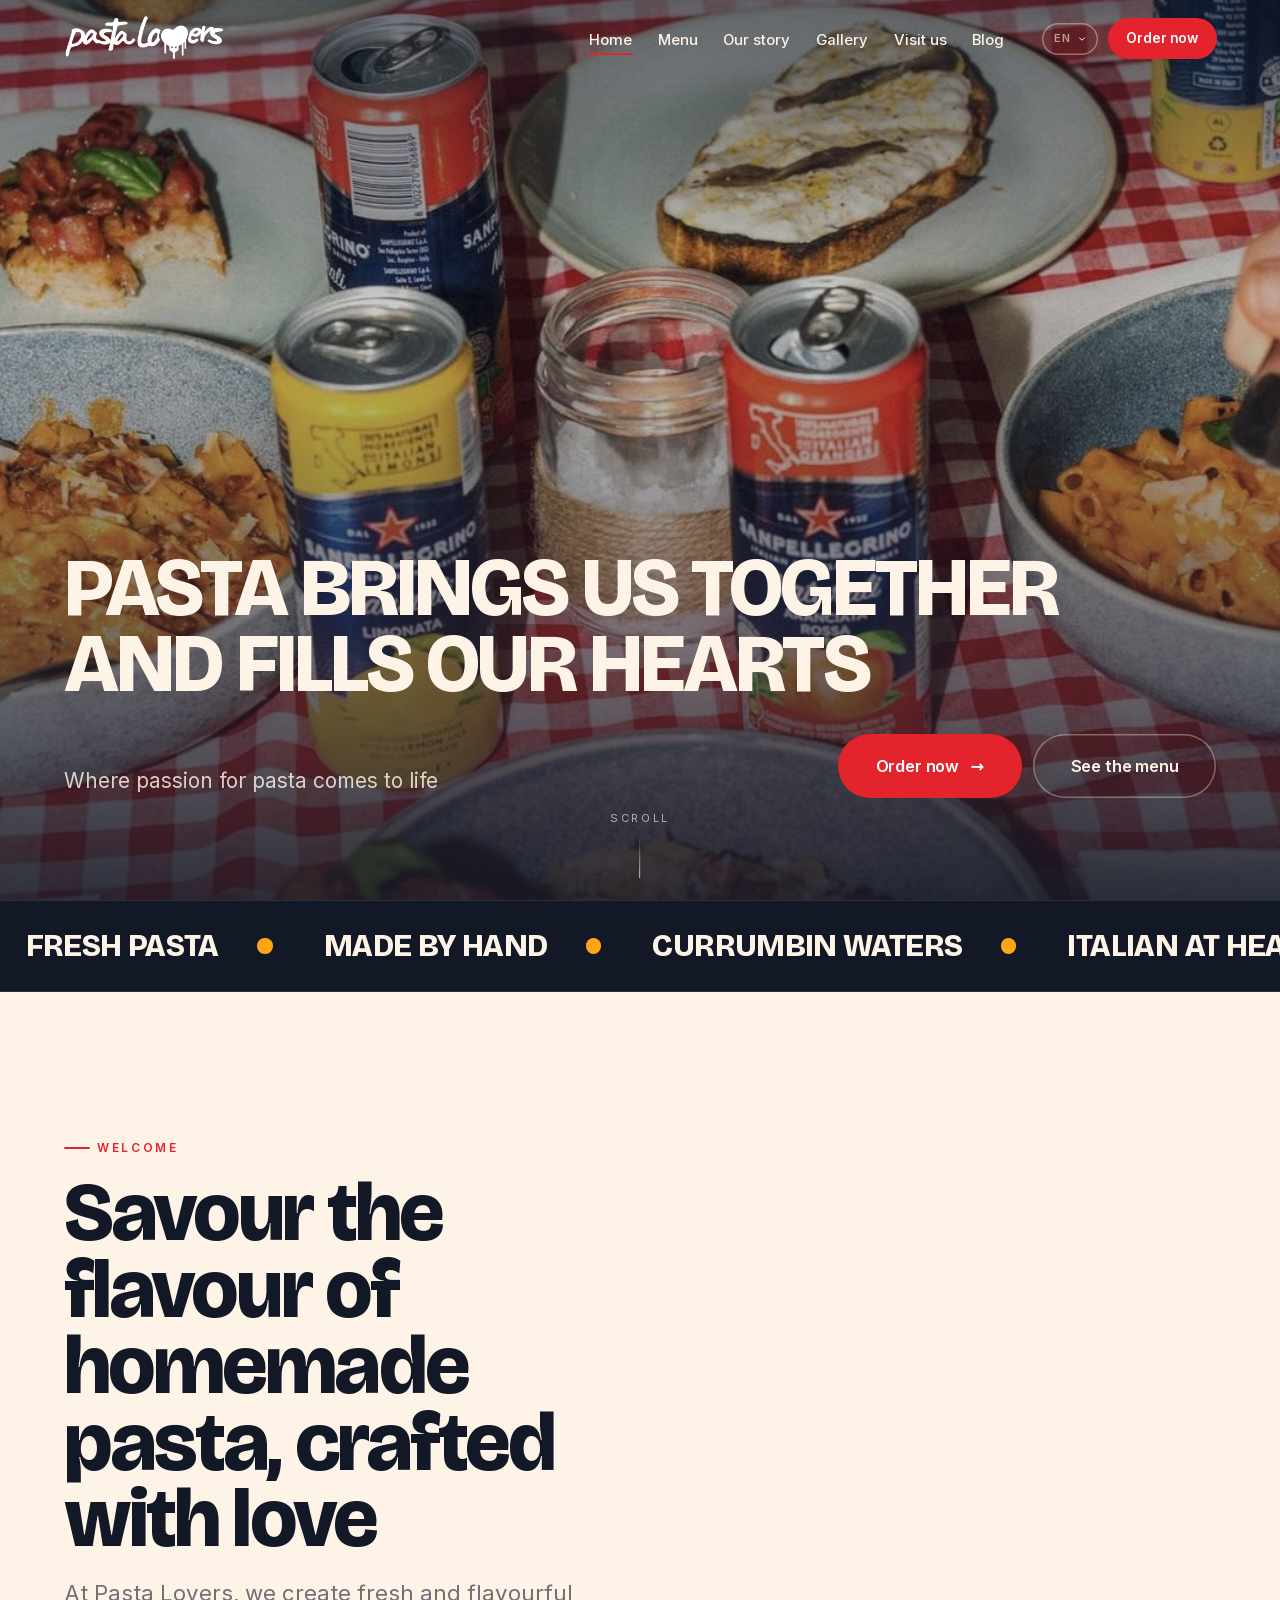
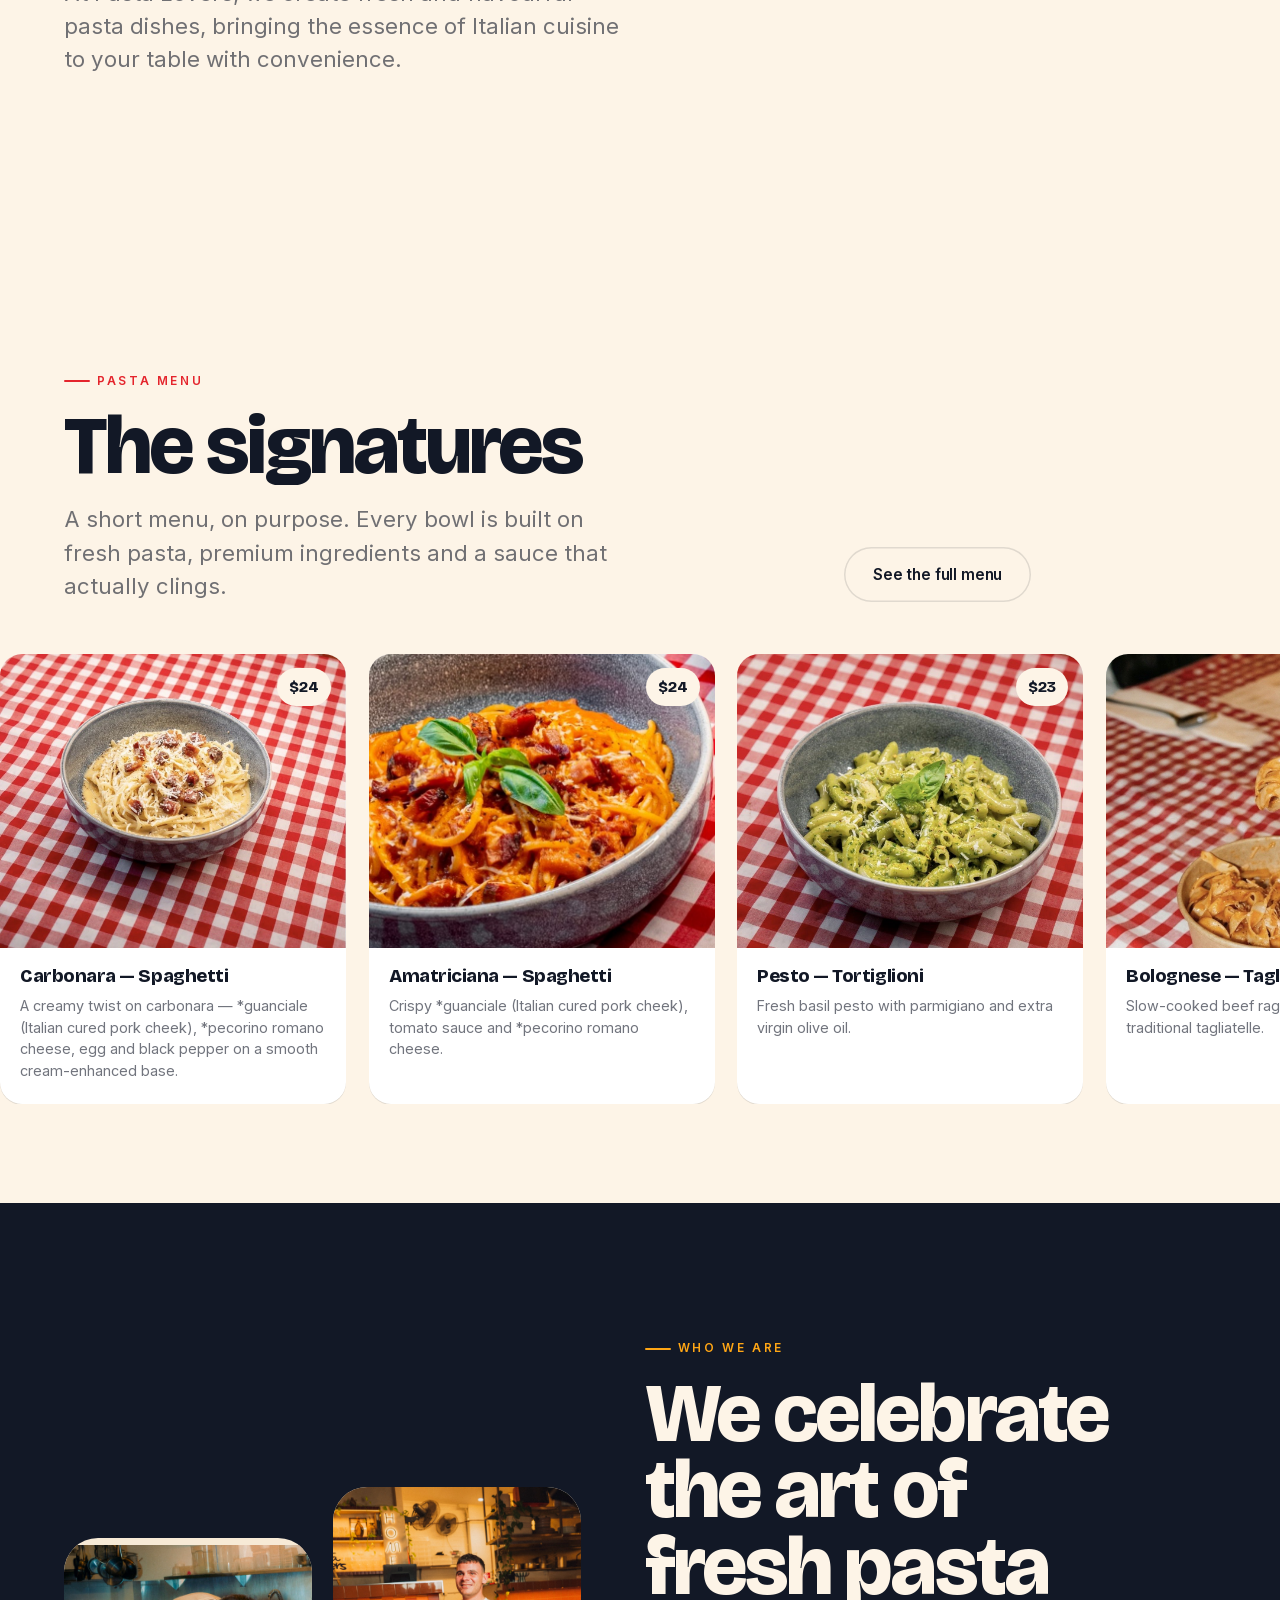
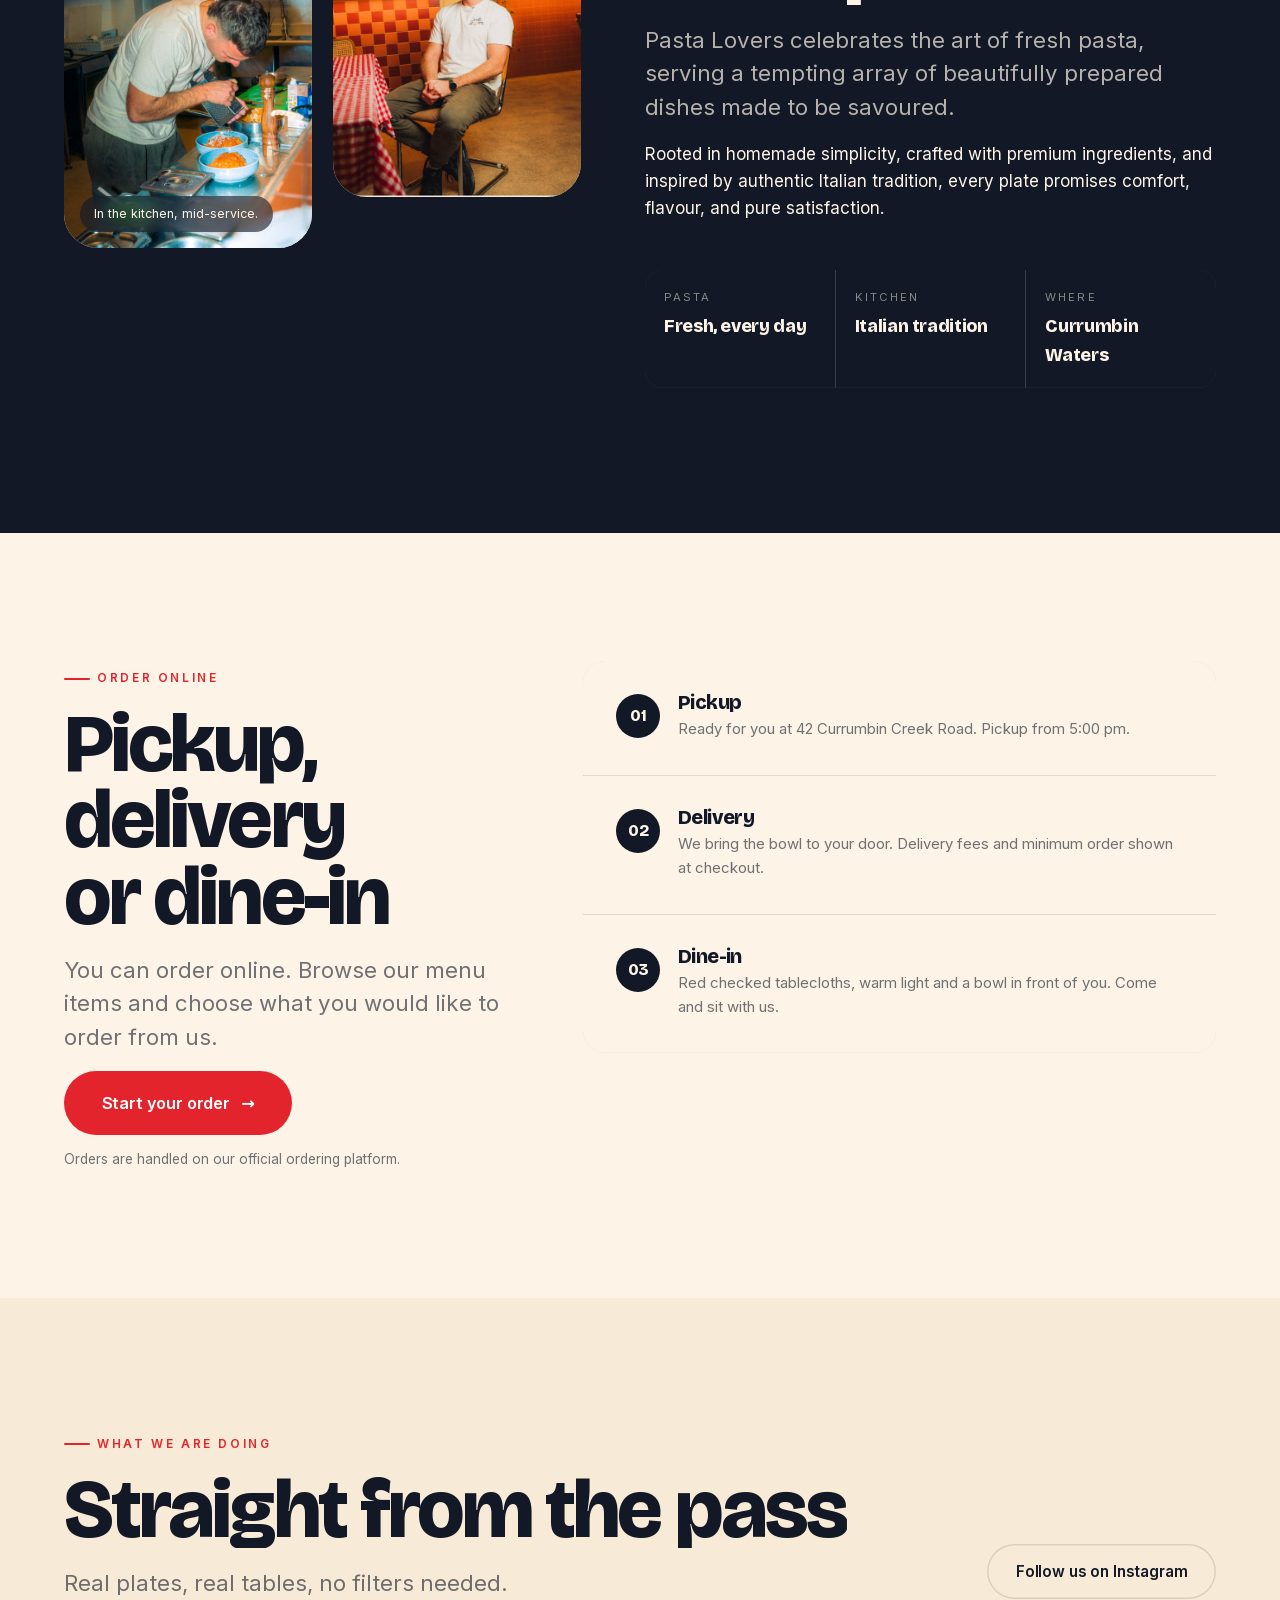
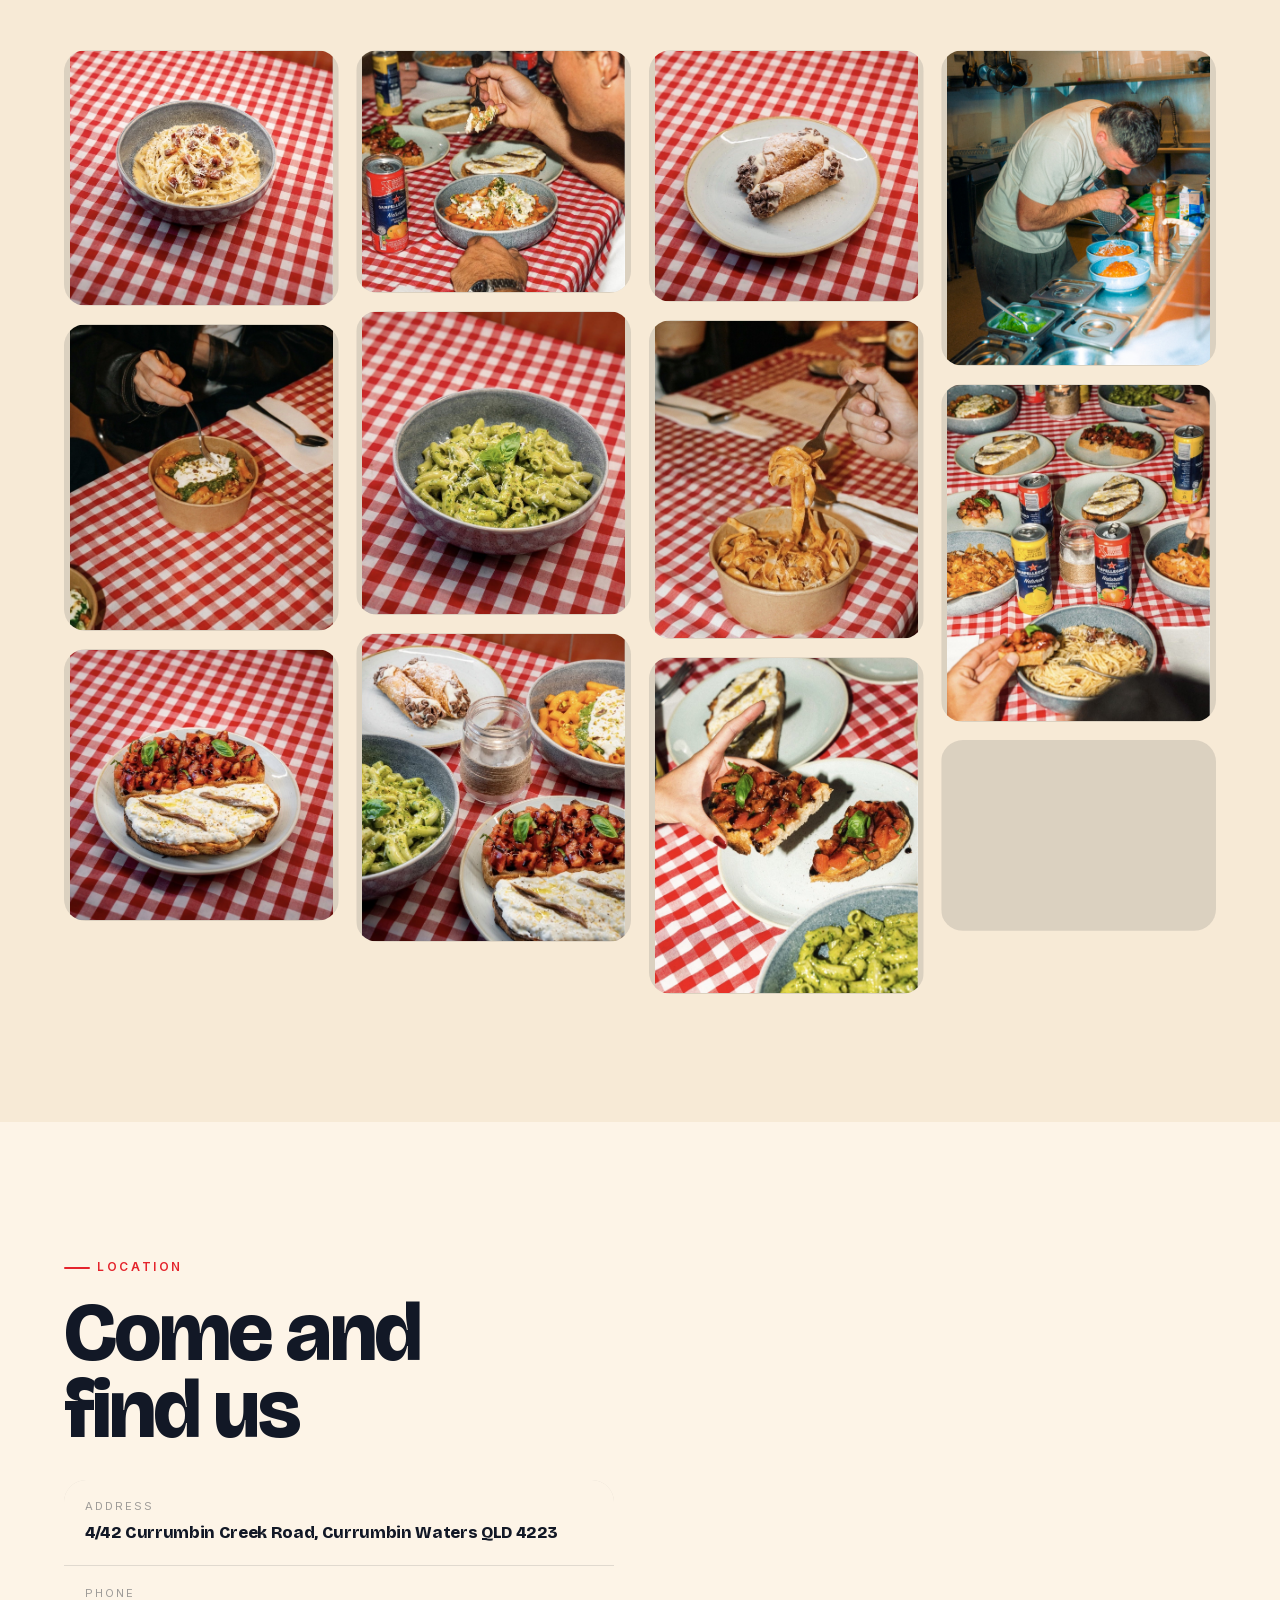
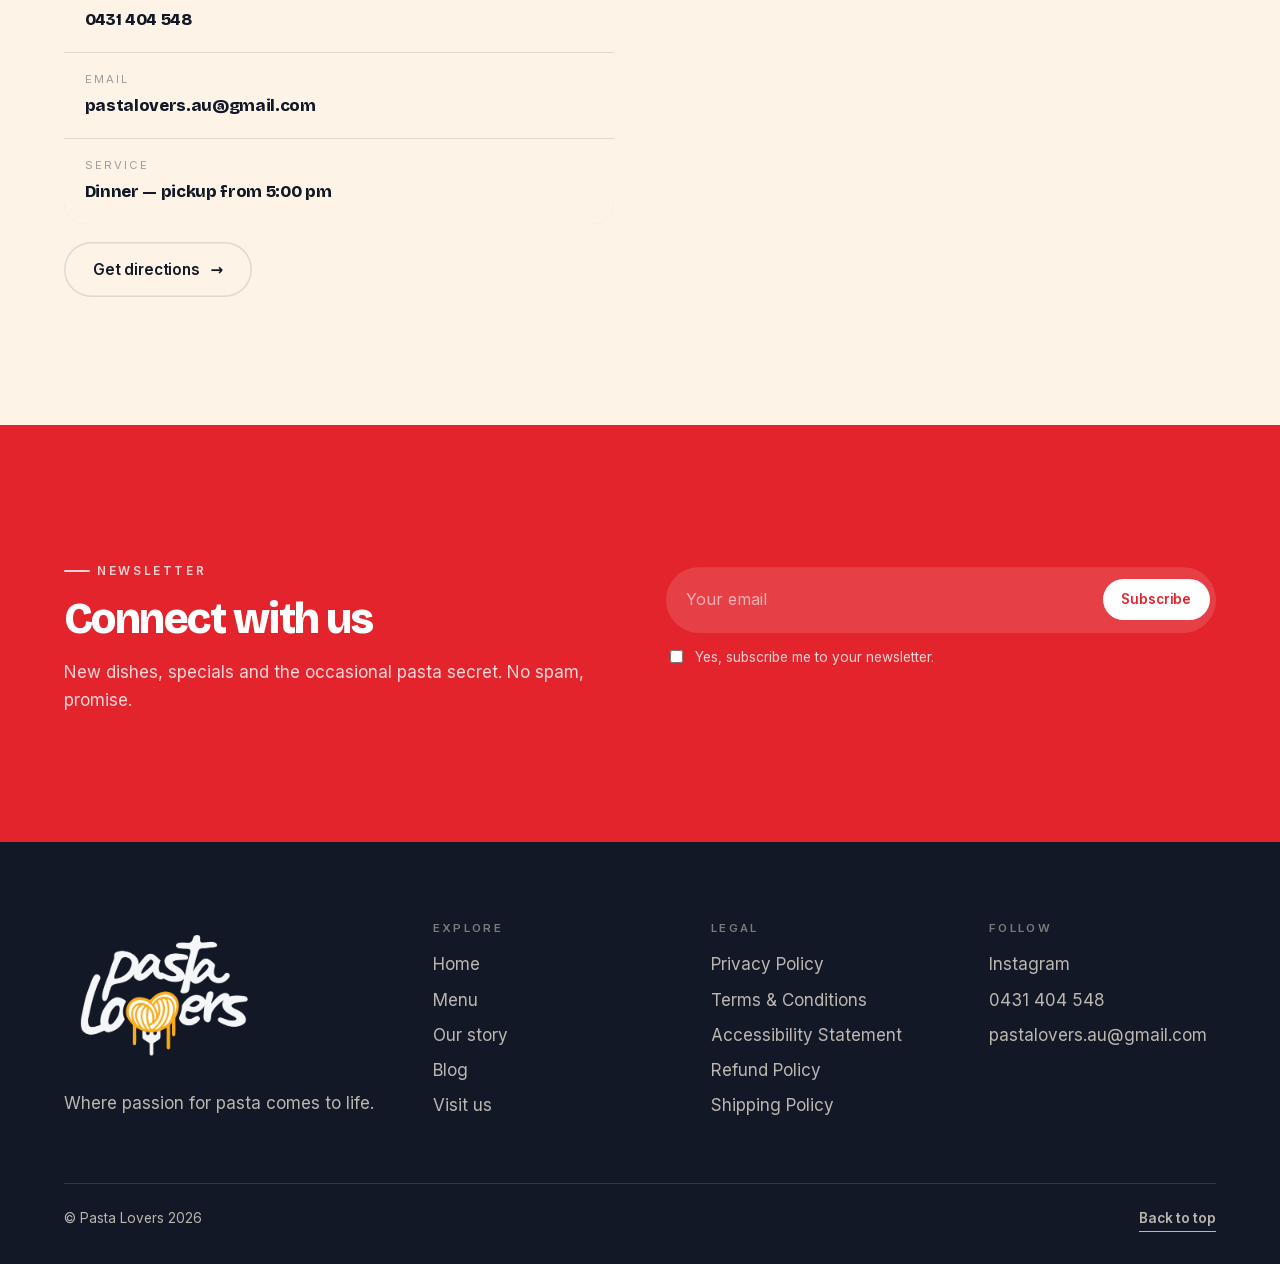
==== commit ce2fbc6d: "Point ordering CTAs at order.pastalovers.com.au and add redirects The Wix site is moving to an order" ====
--- a/index.html
+++ b/index.html
@@ -65,7 +65,7 @@
         <div class="lang__menu" role="listbox"></div>
       </div>
 
-      <a class="btn btn--accent btn--sm" href="https://www.pastalovers.com.au/online-ordering" target="_blank" rel="noopener" data-magnetic="0.18">
+      <a class="btn btn--accent btn--sm" href="https://order.pastalovers.com.au/online-ordering" target="_blank" rel="noopener" data-magnetic="0.18">
         <span data-i18n="nav.order">Order now</span>
       </a>
 
@@ -110,7 +110,7 @@
       <div class="hero__row" data-reveal="fade" data-reveal-delay="500">
         <p class="hero__tag" data-i18n="hero.tag">Where passion for pasta comes to life</p>
         <div class="hero__cta">
-          <a class="btn btn--accent btn--lg" href="https://www.pastalovers.com.au/online-ordering" target="_blank" rel="noopener" data-magnetic="0.2">
+          <a class="btn btn--accent btn--lg" href="https://order.pastalovers.com.au/online-ordering" target="_blank" rel="noopener" data-magnetic="0.2">
             <span data-i18n="hero.cta">Order now</span>
             <span class="btn-i" aria-hidden="true">→</span>
           </a>
@@ -149,7 +149,7 @@
           <h2 class="d2" data-reveal data-i18n="intro.title" data-i18n-split>Savour the flavour of homemade pasta, crafted with love</h2>
           <p class="lead" data-reveal data-reveal-delay="120" data-i18n="intro.body">At Pasta Lovers, we create fresh and flavourful pasta dishes.</p>
           <div data-reveal data-reveal-delay="200">
-            <a class="btn" href="https://www.pastalovers.com.au/online-ordering" target="_blank" rel="noopener" data-magnetic="0.2">
+            <a class="btn" href="https://order.pastalovers.com.au/online-ordering" target="_blank" rel="noopener" data-magnetic="0.2">
               <span data-i18n="intro.cta">Order now</span>
               <span class="btn-i" aria-hidden="true">→</span>
             </a>
@@ -234,7 +234,7 @@
           <h2 class="d2" data-reveal data-i18n="order.title" data-i18n-split>Pickup, delivery or dine-in</h2>
           <p class="lead" data-reveal data-reveal-delay="100" data-i18n="order.body">You can order online.</p>
           <div data-reveal data-reveal-delay="160">
-            <a class="btn btn--accent btn--lg" href="https://www.pastalovers.com.au/online-ordering" target="_blank" rel="noopener" data-magnetic="0.2">
+            <a class="btn btn--accent btn--lg" href="https://order.pastalovers.com.au/online-ordering" target="_blank" rel="noopener" data-magnetic="0.2">
               <span data-i18n="order.cta">Start your order</span>
               <span class="btn-i" aria-hidden="true">→</span>
             </a>
--- a/css/style.css
+++ b/css/style.css
@@ -73,7 +73,9 @@
 /* ---------- Reset ---------- */
 *, *::before, *::after { box-sizing: border-box; }
 html { -webkit-text-size-adjust: 100%; scroll-behavior: smooth; }
-html.has-lenis { scroll-behavior: auto; }
+/* No native scrollbar: the .progress bar under the header shows position. */
+html { scrollbar-width: none; }
+html::-webkit-scrollbar { width: 0; height: 0; }
 
 body {
   margin: 0;
@@ -279,7 +281,7 @@
 .header:not(.is-stuck) .lang__btn:hover,
 .header:not(.is-stuck) .burger:hover { box-shadow: inset 0 0 0 1.5px var(--cream); }
 .header:not(.is-stuck) .burger span { background: var(--cream); }
-.header:not(.is-stuck) .lang__code { color: rgba(253, 244, 231, .6); }
+.header:not(.is-stuck) .lang__btn .lang__code { color: rgba(253, 244, 231, .6); }
 
 .header__inner {
   width: 100%; max-width: var(--maxw); margin-inline: auto;
@@ -320,10 +322,13 @@
 .lang__btn:hover { box-shadow: inset 0 0 0 1.5px var(--ink); }
 .lang__btn svg { width: 10px; transition: transform .35s var(--ease); }
 .lang[data-open="true"] .lang__btn svg { transform: rotate(180deg); }
+/* The panel is always light, so it opts out of the inverted colours the
+   header uses while it sits over a dark hero. */
 .lang__menu {
   position: absolute; top: calc(100% + .55rem); right: 0;
   min-width: 168px; padding: .4rem;
   background: var(--white);
+  color: var(--ink);
   border-radius: 16px;
   box-shadow: 0 20px 50px -18px rgba(18, 24, 38, .38), 0 0 0 1px var(--ink-12);
   opacity: 0; visibility: hidden;
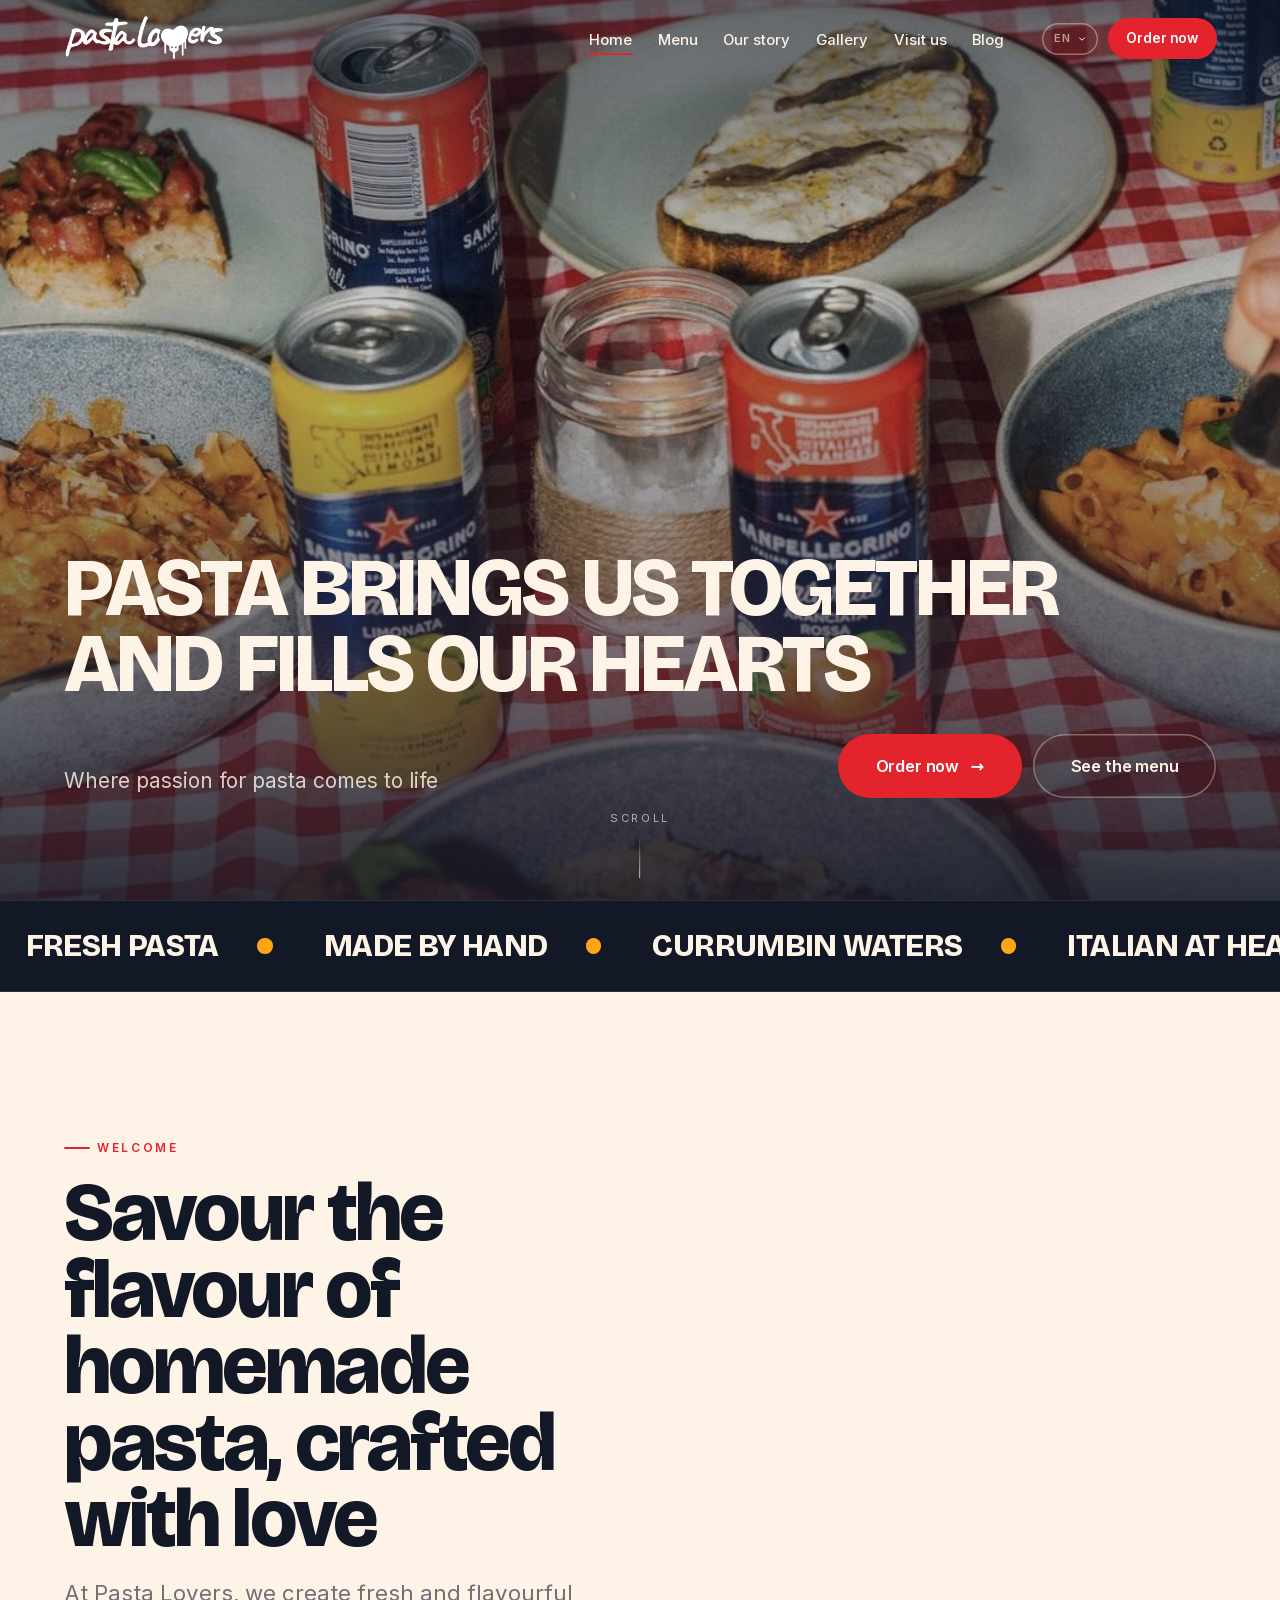
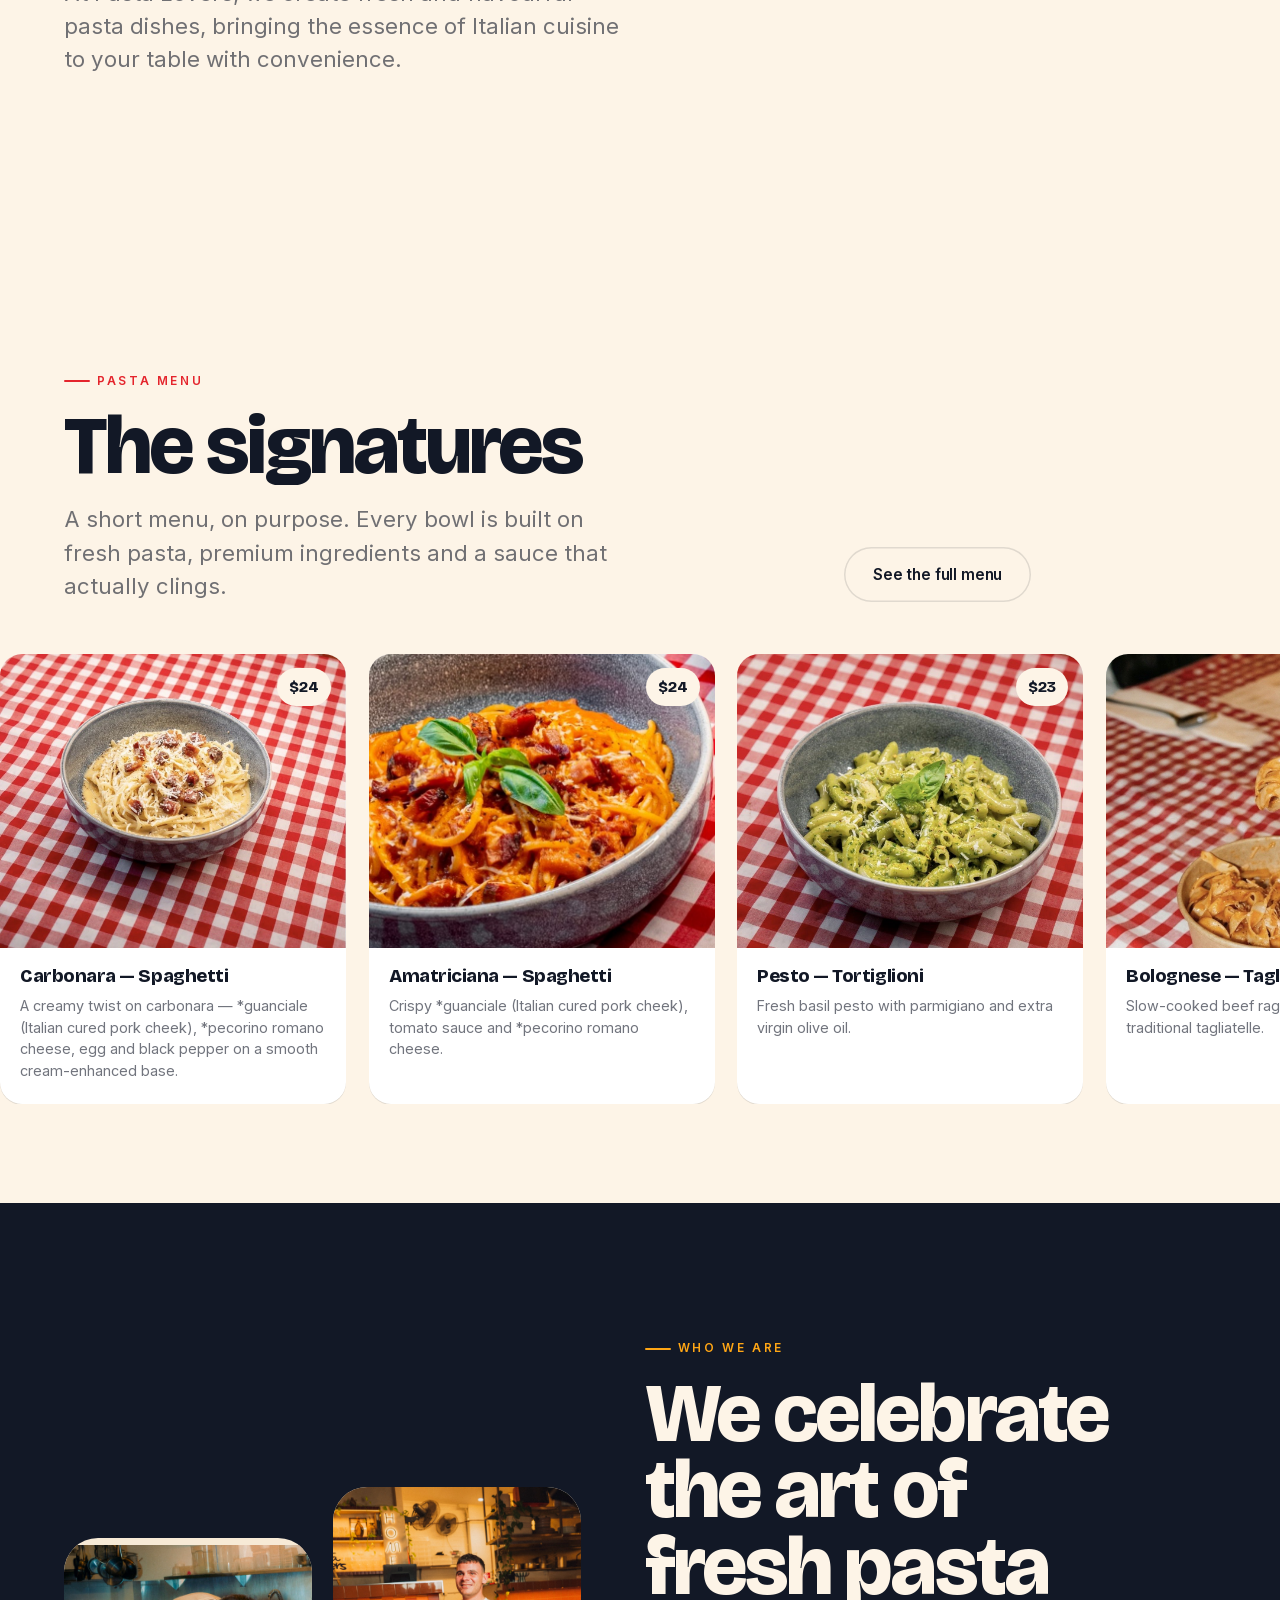
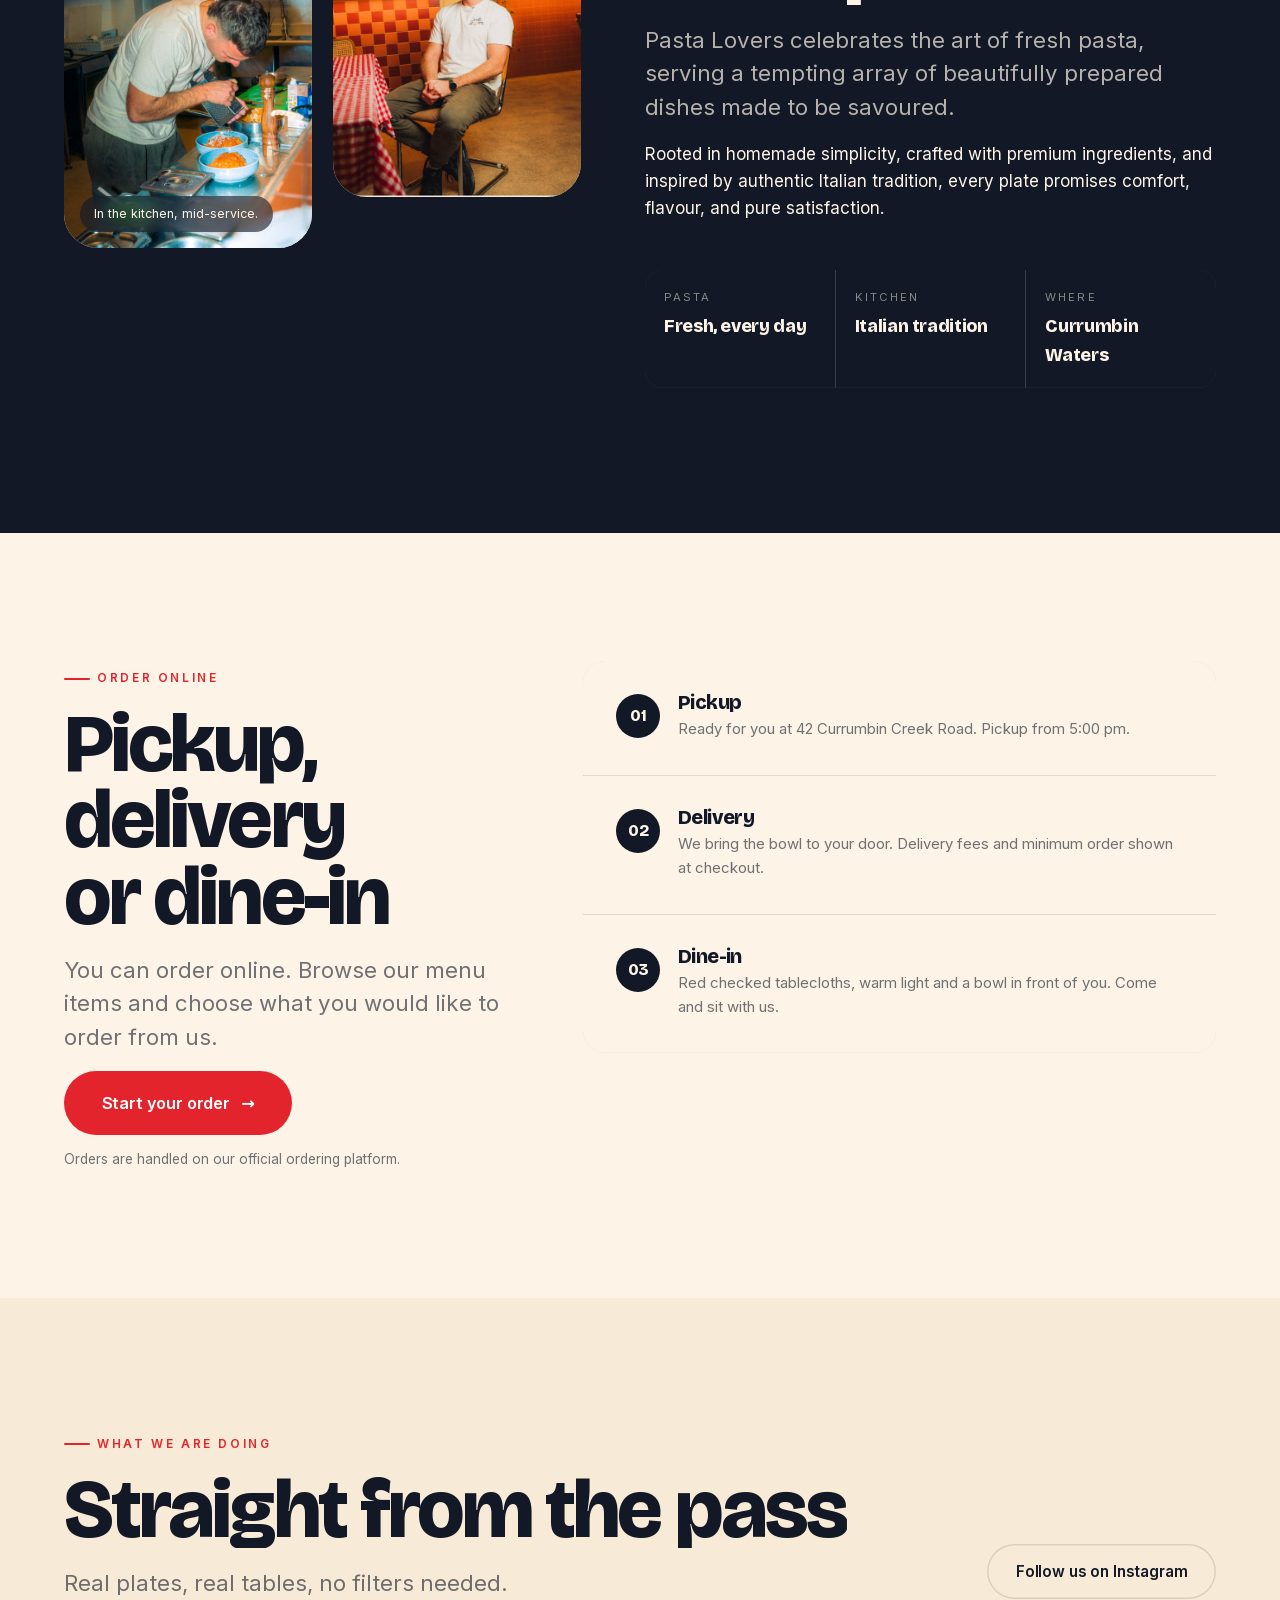
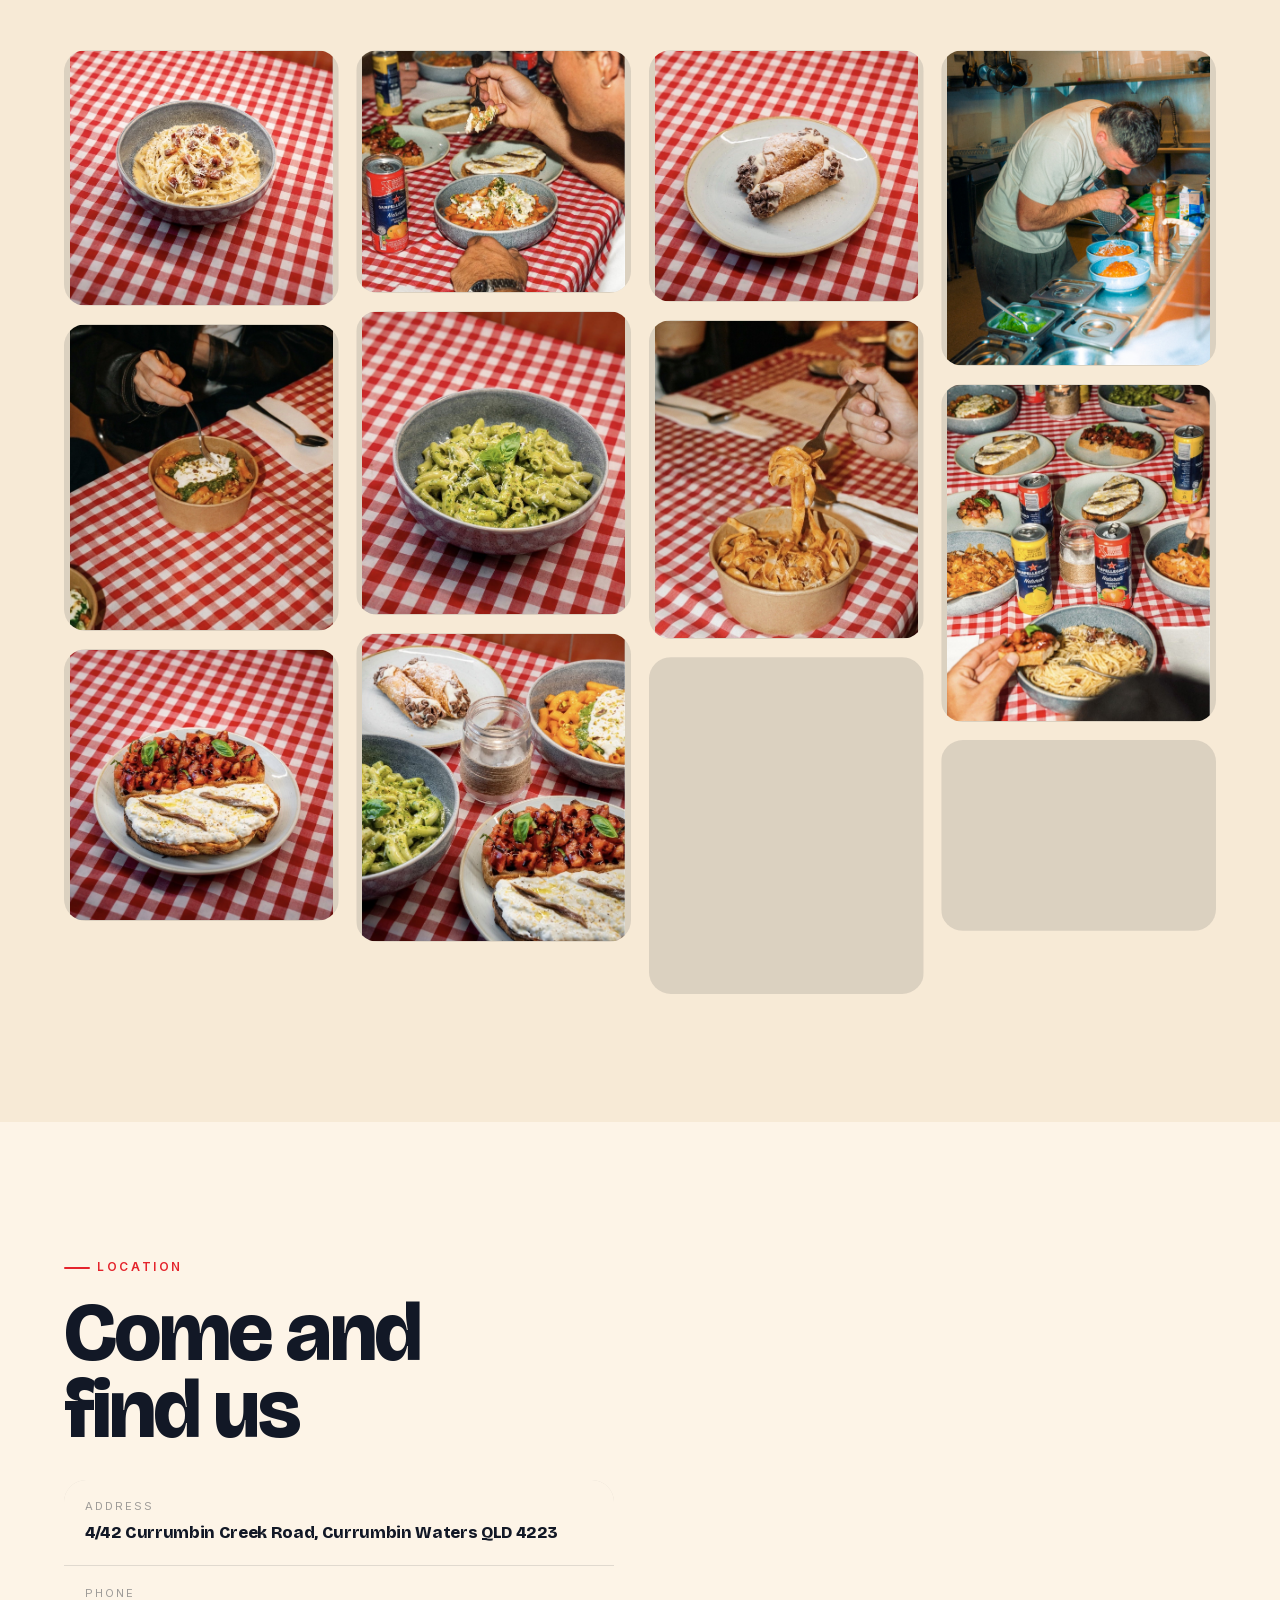
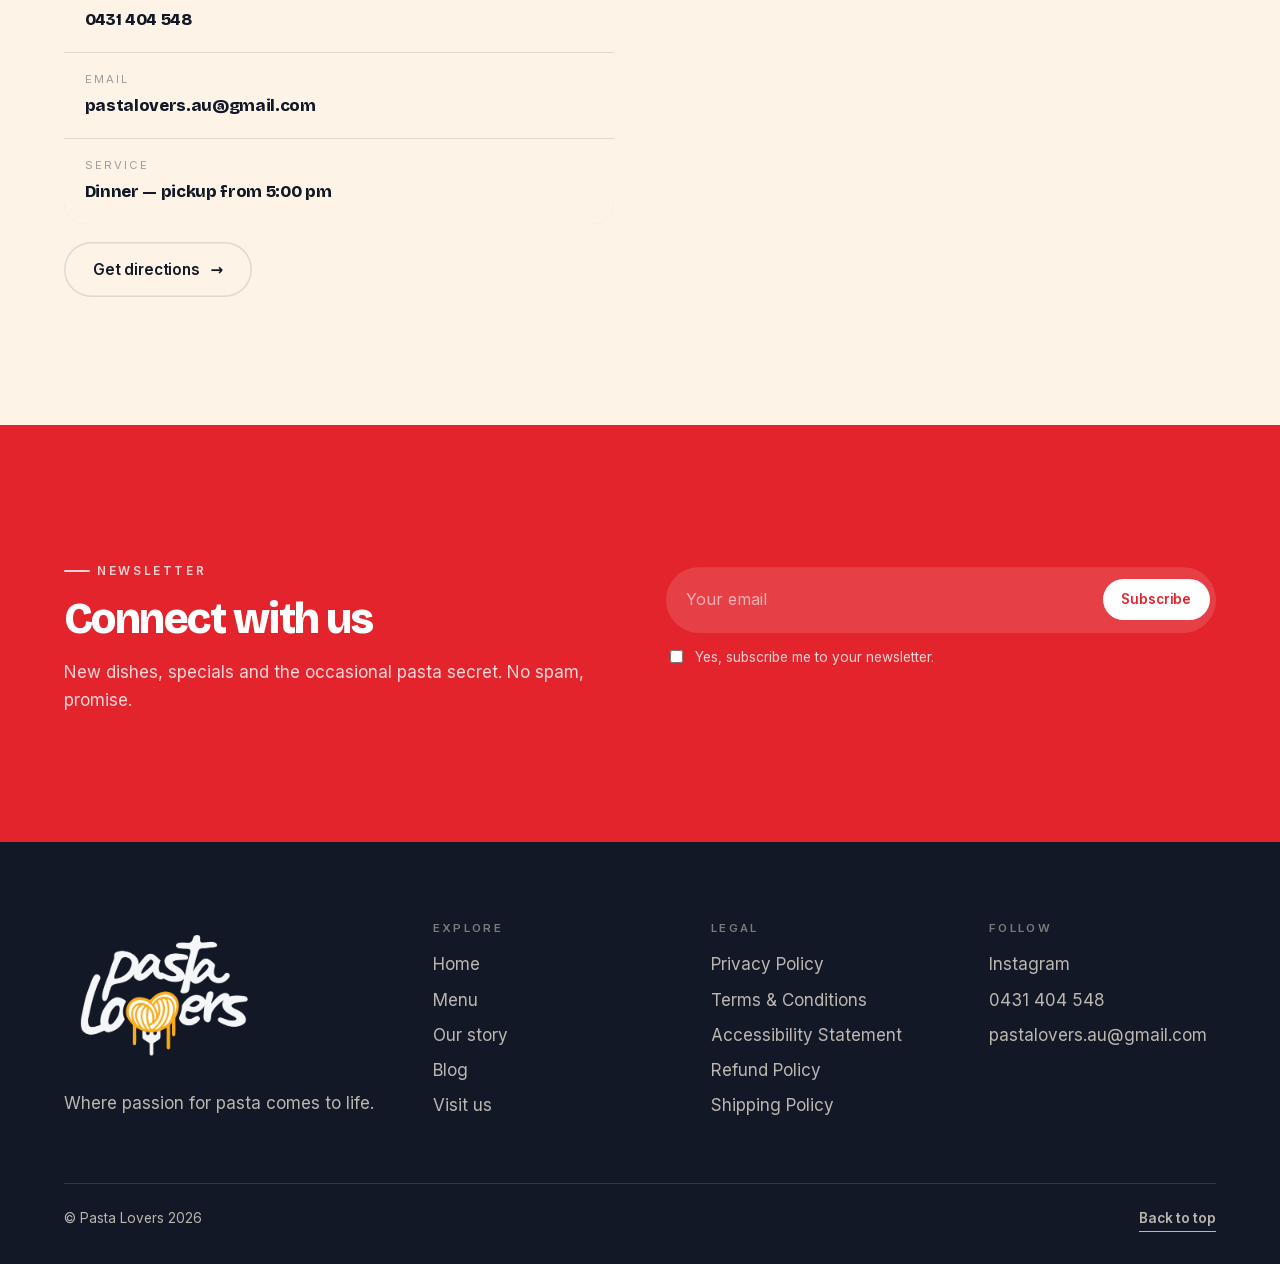
==== commit 2f51f75a: "Add robots.txt, sitemap.xml and canonical/OG URL tags The site had no crawl directives at all. Canon" ====
--- a/index.html
+++ b/index.html
@@ -6,14 +6,16 @@
 <meta name="viewport" content="width=device-width, initial-scale=1, viewport-fit=cover">
 <title>Pasta Lovers — Fresh pasta in Currumbin Waters, Gold Coast</title>
 <meta name="description" content="Pasta Lovers celebrates the art of fresh pasta in Currumbin Waters. Handmade dishes, Italian tradition, pickup, delivery and dine-in.">
+<link rel="canonical" href="https://www.pastalovers.com.au/">
 <meta name="theme-color" content="#fdf4e7">
 <link rel="icon" href="assets/img/icon.png" type="image/png">
 <link rel="apple-touch-icon" href="assets/img/icon.png">
 
+<meta property="og:url" content="https://www.pastalovers.com.au/">
 <meta property="og:type" content="website">
 <meta property="og:title" content="Pasta Lovers — Where passion for pasta comes to life">
 <meta property="og:description" content="Fresh, handmade pasta in Currumbin Waters. Pickup, delivery or dine-in.">
-<meta property="og:image" content="assets/img/table-spread.jpg">
+<meta property="og:image" content="https://www.pastalovers.com.au/assets/img/table-spread.jpg">
 
 <link rel="preload" href="assets/fonts/bricolage-latin.woff2" as="font" type="font/woff2" crossorigin>
 <link rel="preload" href="assets/fonts/inter-latin.woff2" as="font" type="font/woff2" crossorigin>
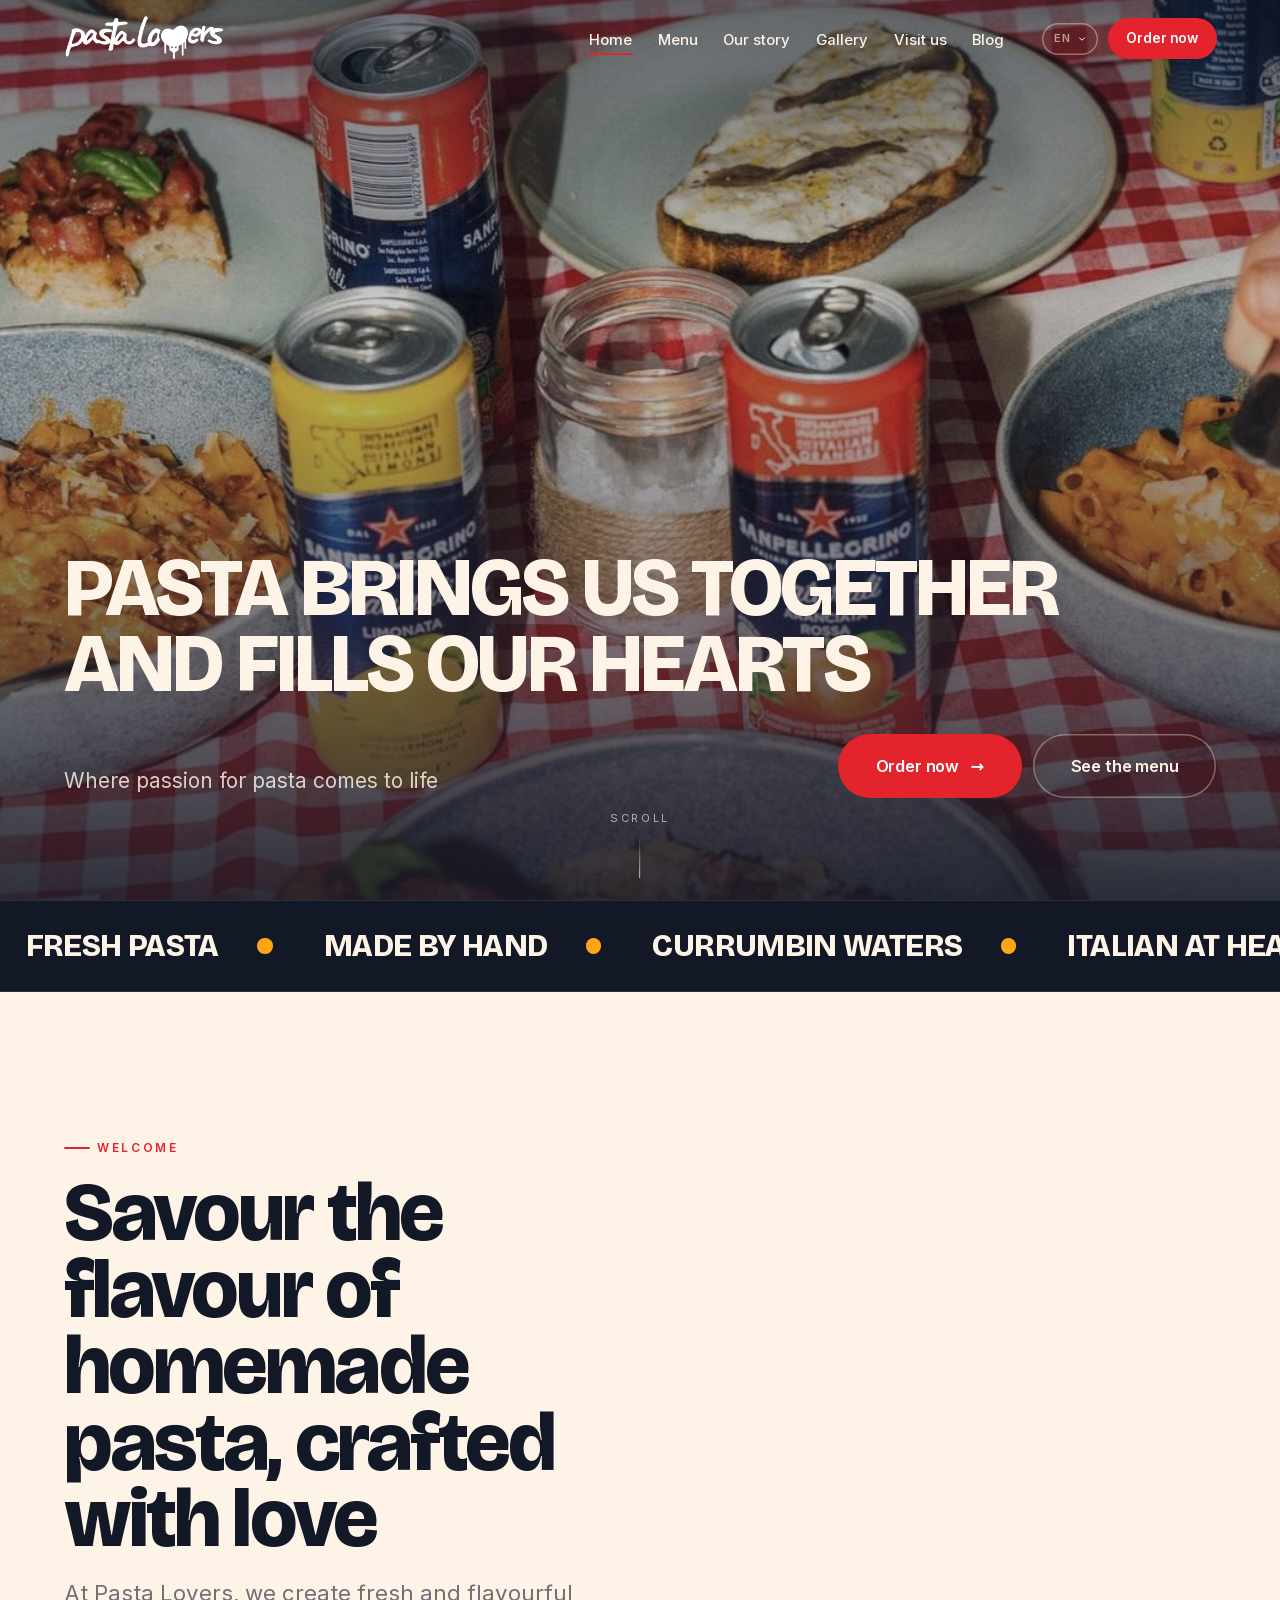
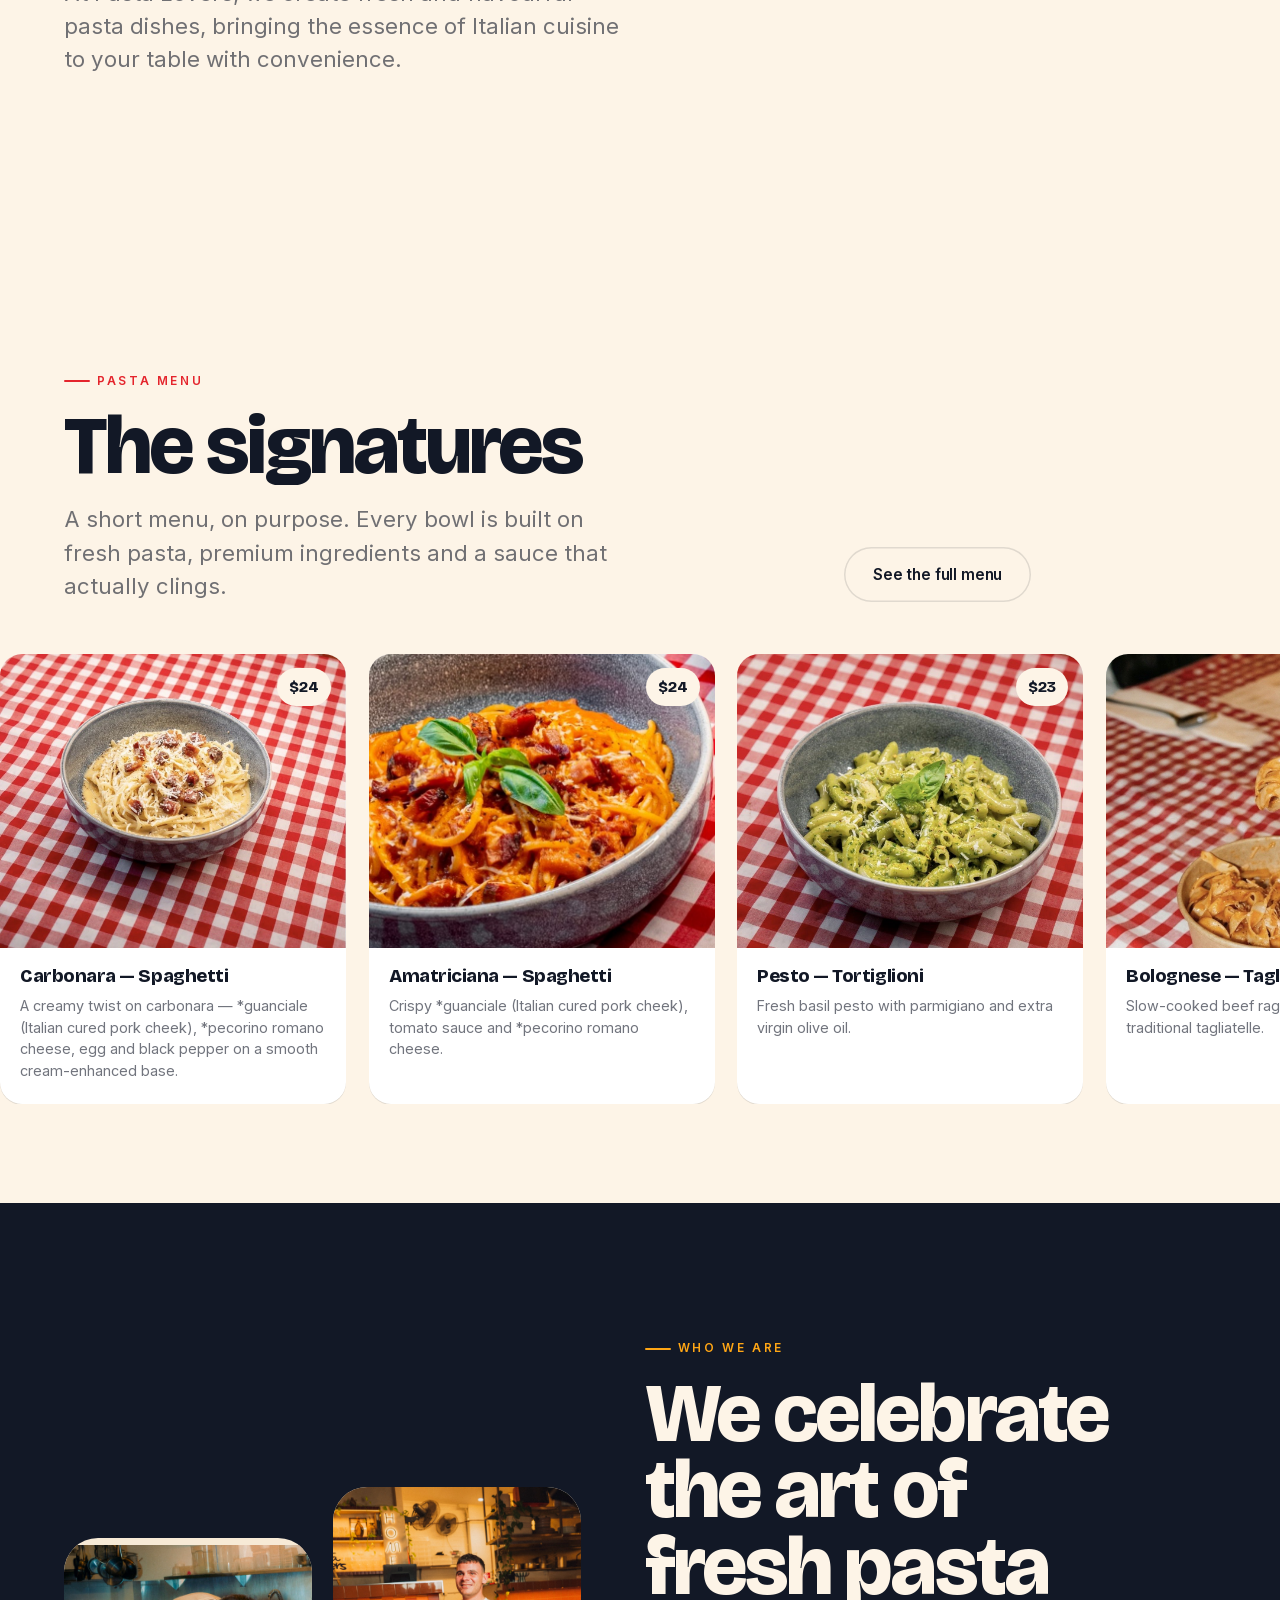
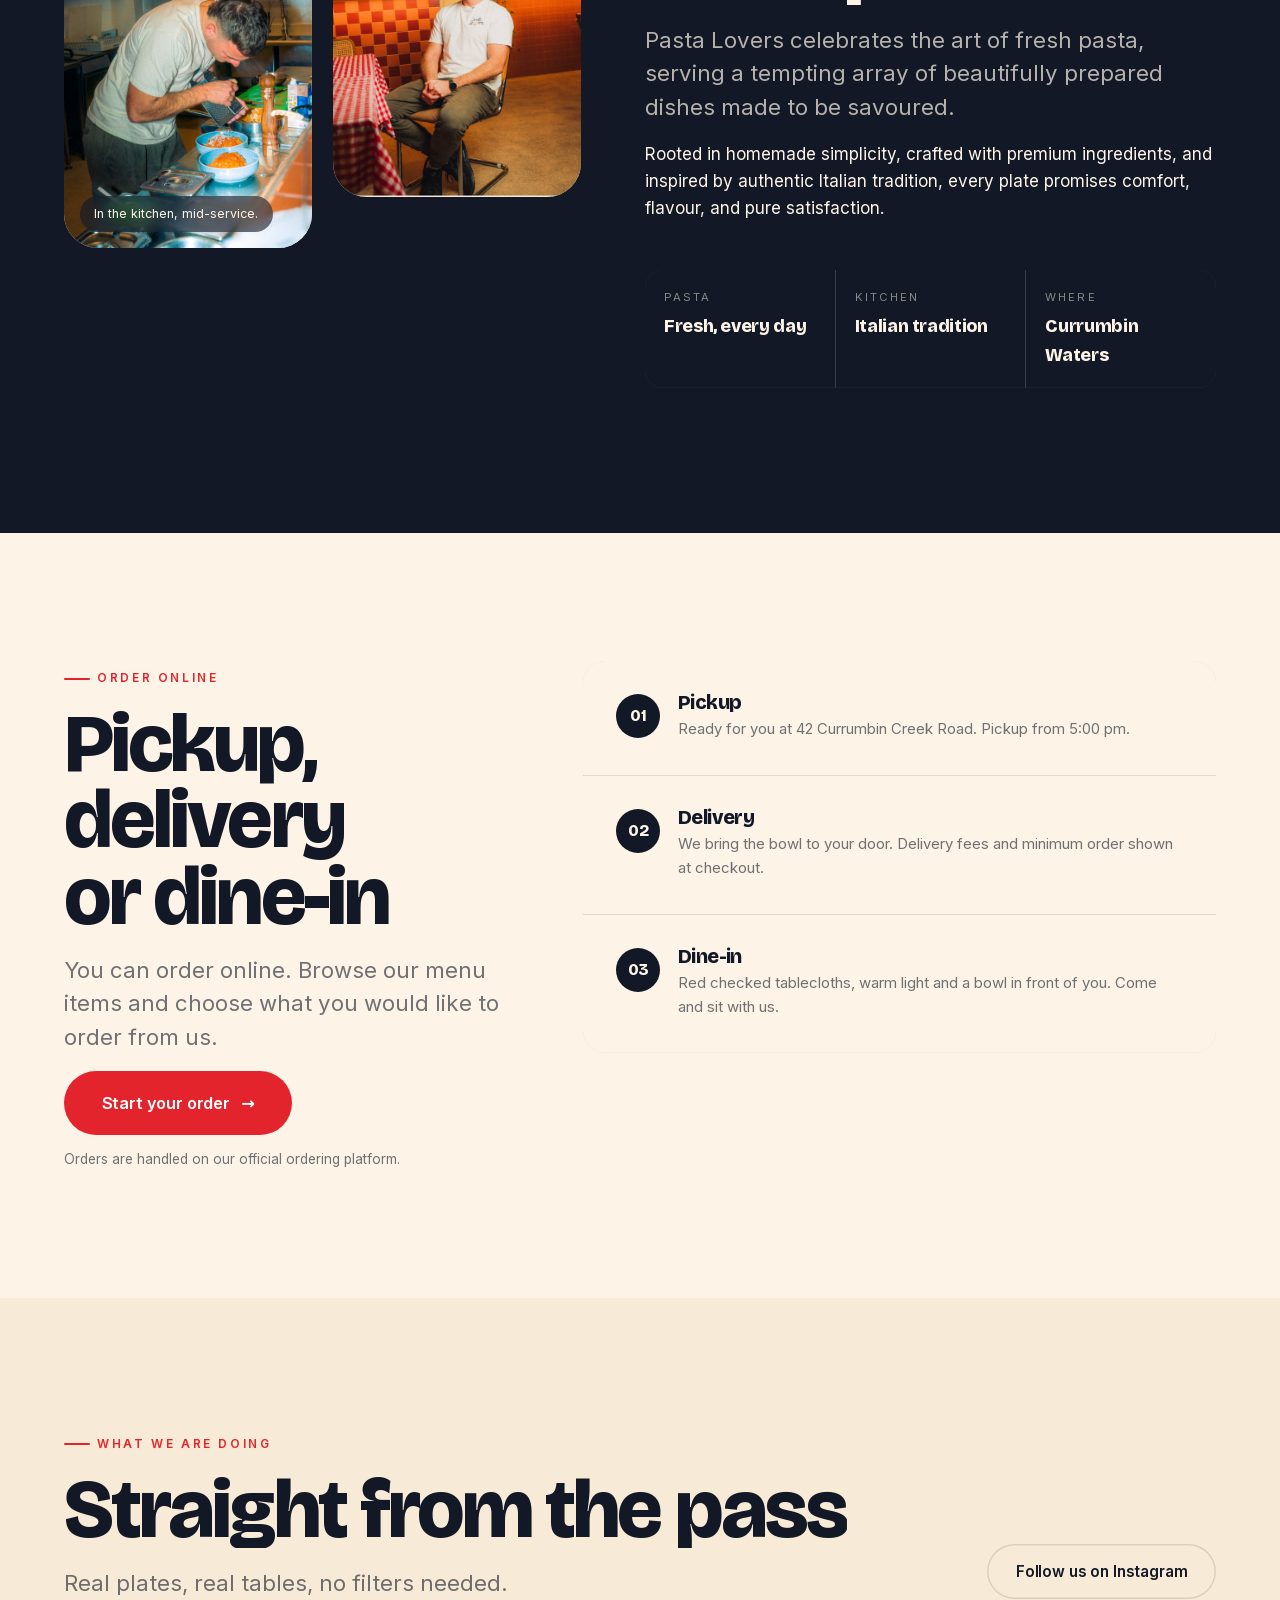
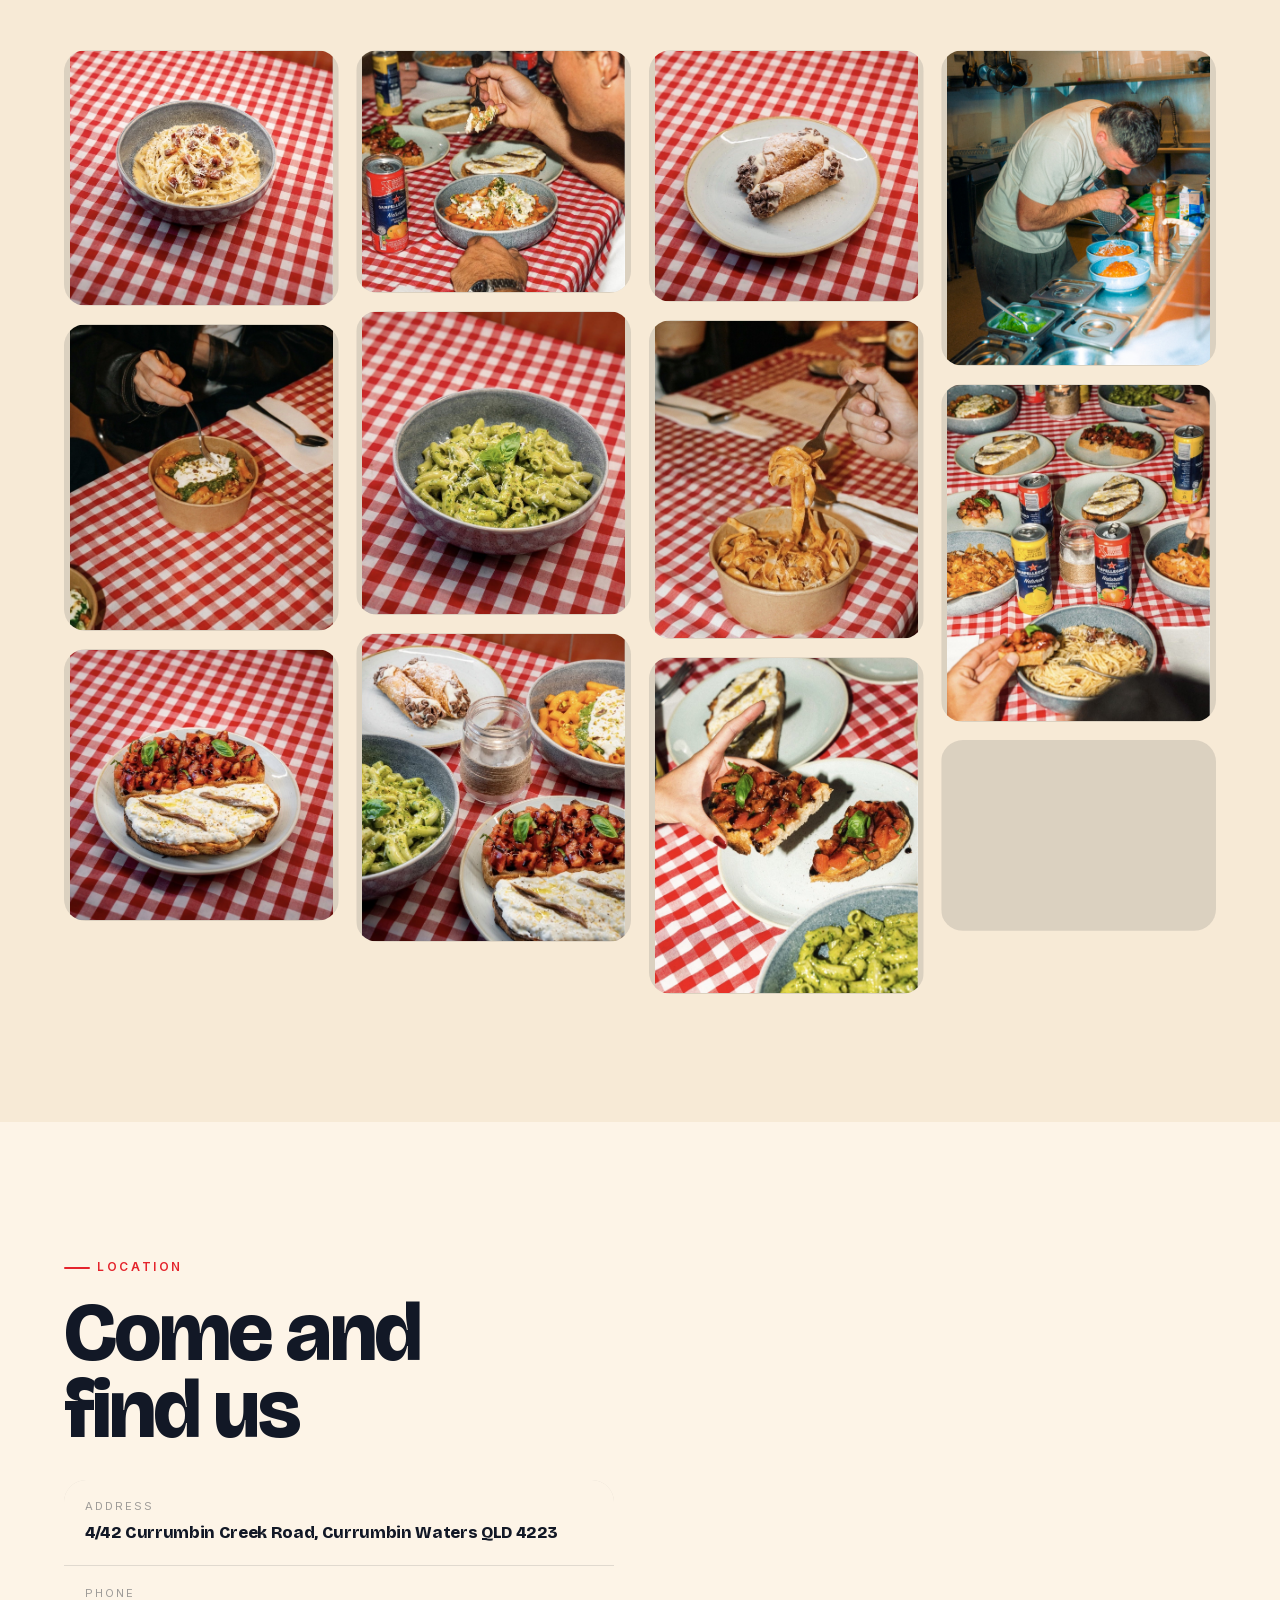
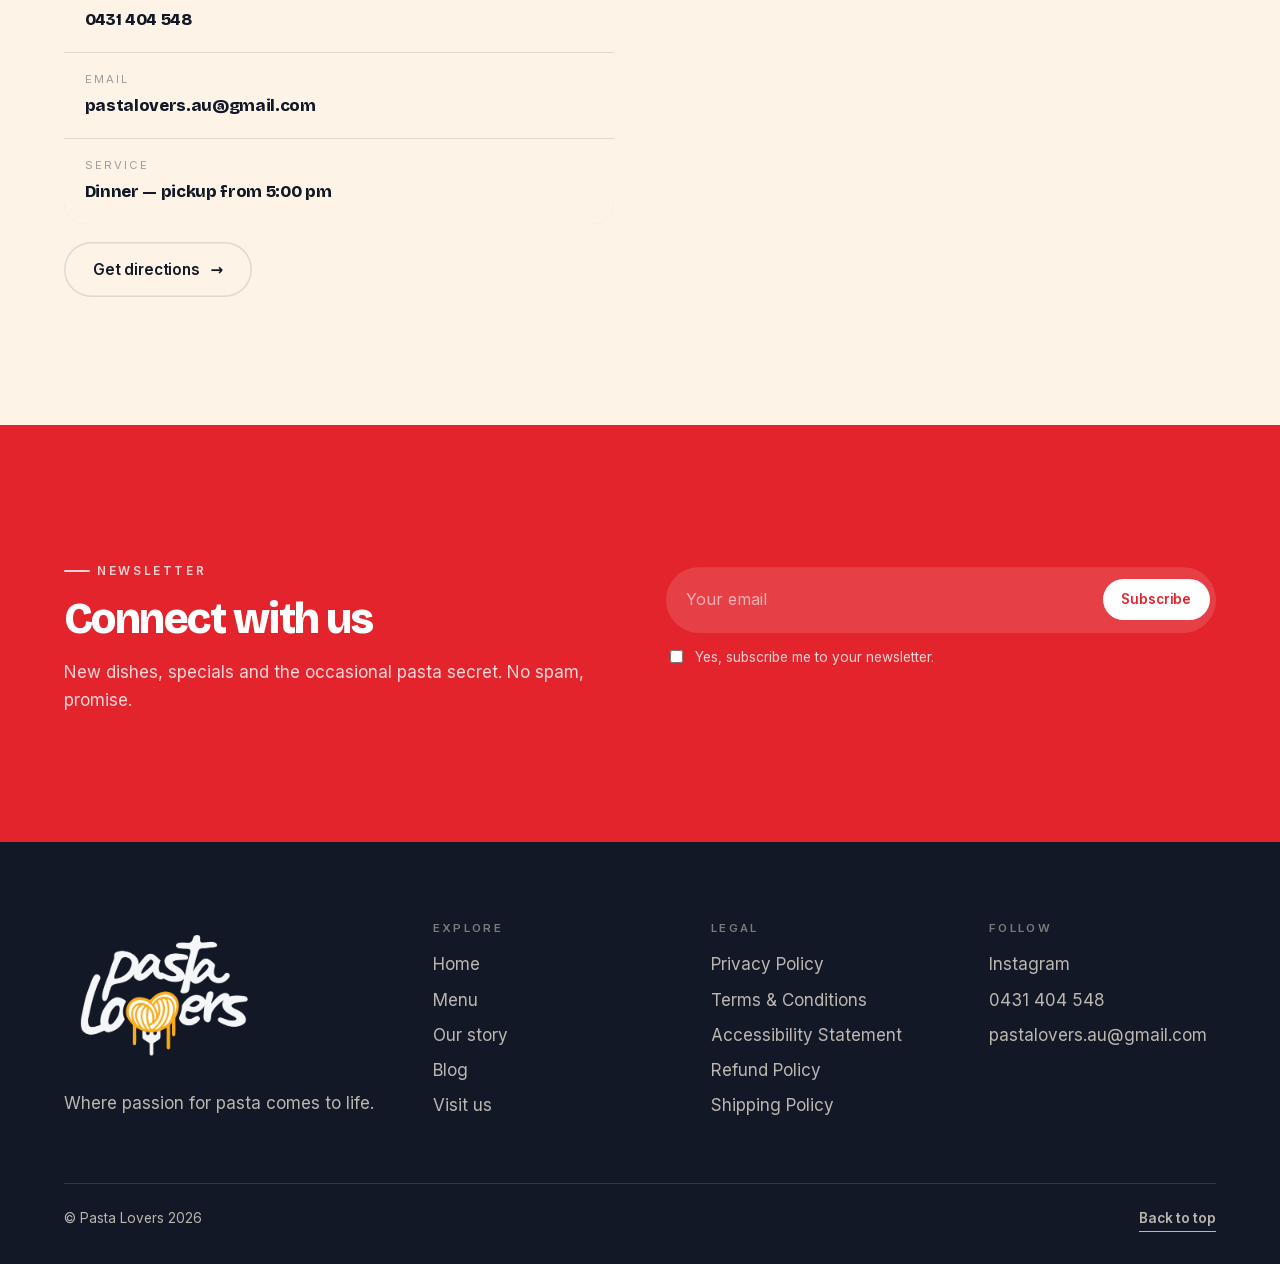
==== commit 8b3594ec: "Use the apex as the canonical host everywhere Netlify serves the site on pastalovers.com.au and 301s" ====
--- a/index.html
+++ b/index.html
@@ -6,16 +6,16 @@
 <meta name="viewport" content="width=device-width, initial-scale=1, viewport-fit=cover">
 <title>Pasta Lovers — Fresh pasta in Currumbin Waters, Gold Coast</title>
 <meta name="description" content="Pasta Lovers celebrates the art of fresh pasta in Currumbin Waters. Handmade dishes, Italian tradition, pickup, delivery and dine-in.">
-<link rel="canonical" href="https://www.pastalovers.com.au/">
+<link rel="canonical" href="https://pastalovers.com.au/">
 <meta name="theme-color" content="#fdf4e7">
 <link rel="icon" href="assets/img/icon.png" type="image/png">
 <link rel="apple-touch-icon" href="assets/img/icon.png">
 
-<meta property="og:url" content="https://www.pastalovers.com.au/">
+<meta property="og:url" content="https://pastalovers.com.au/">
 <meta property="og:type" content="website">
 <meta property="og:title" content="Pasta Lovers — Where passion for pasta comes to life">
 <meta property="og:description" content="Fresh, handmade pasta in Currumbin Waters. Pickup, delivery or dine-in.">
-<meta property="og:image" content="https://www.pastalovers.com.au/assets/img/table-spread.jpg">
+<meta property="og:image" content="https://pastalovers.com.au/assets/img/table-spread.jpg">
 
 <link rel="preload" href="assets/fonts/bricolage-latin.woff2" as="font" type="font/woff2" crossorigin>
 <link rel="preload" href="assets/fonts/inter-latin.woff2" as="font" type="font/woff2" crossorigin>
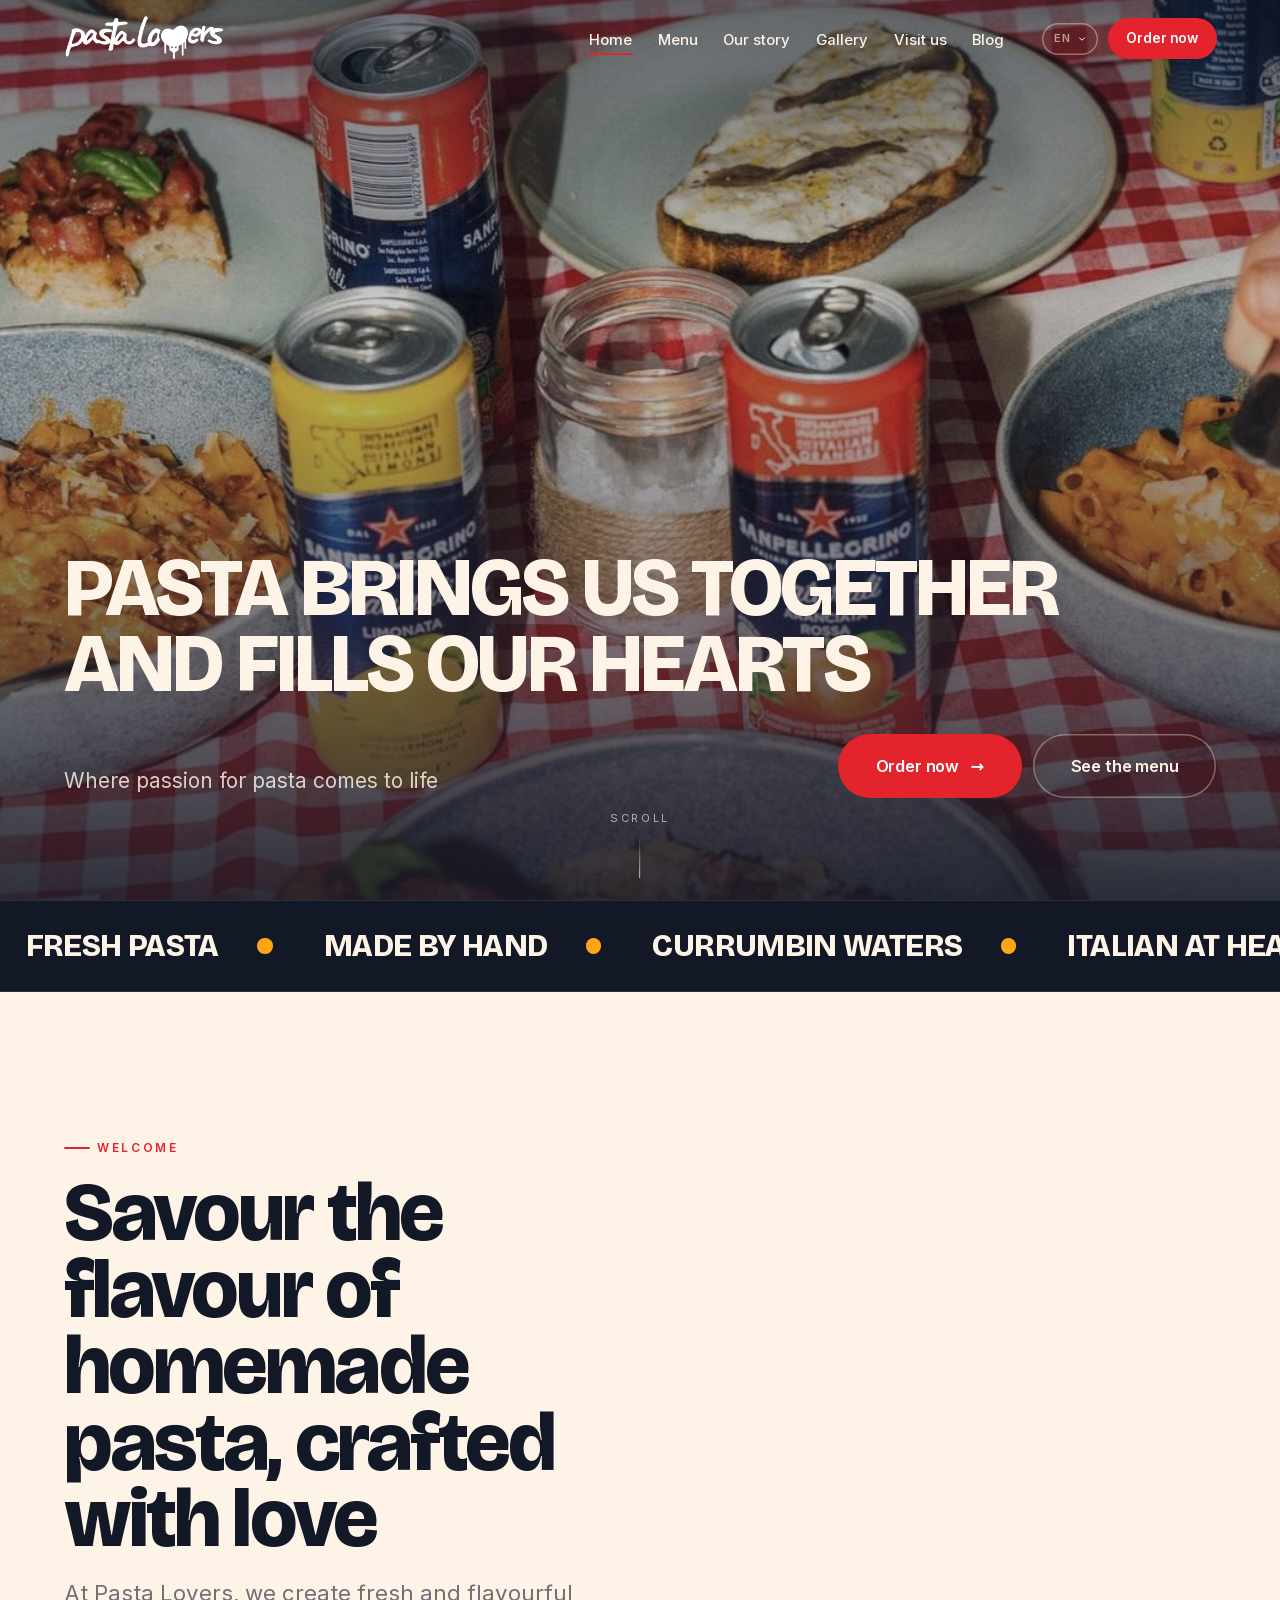
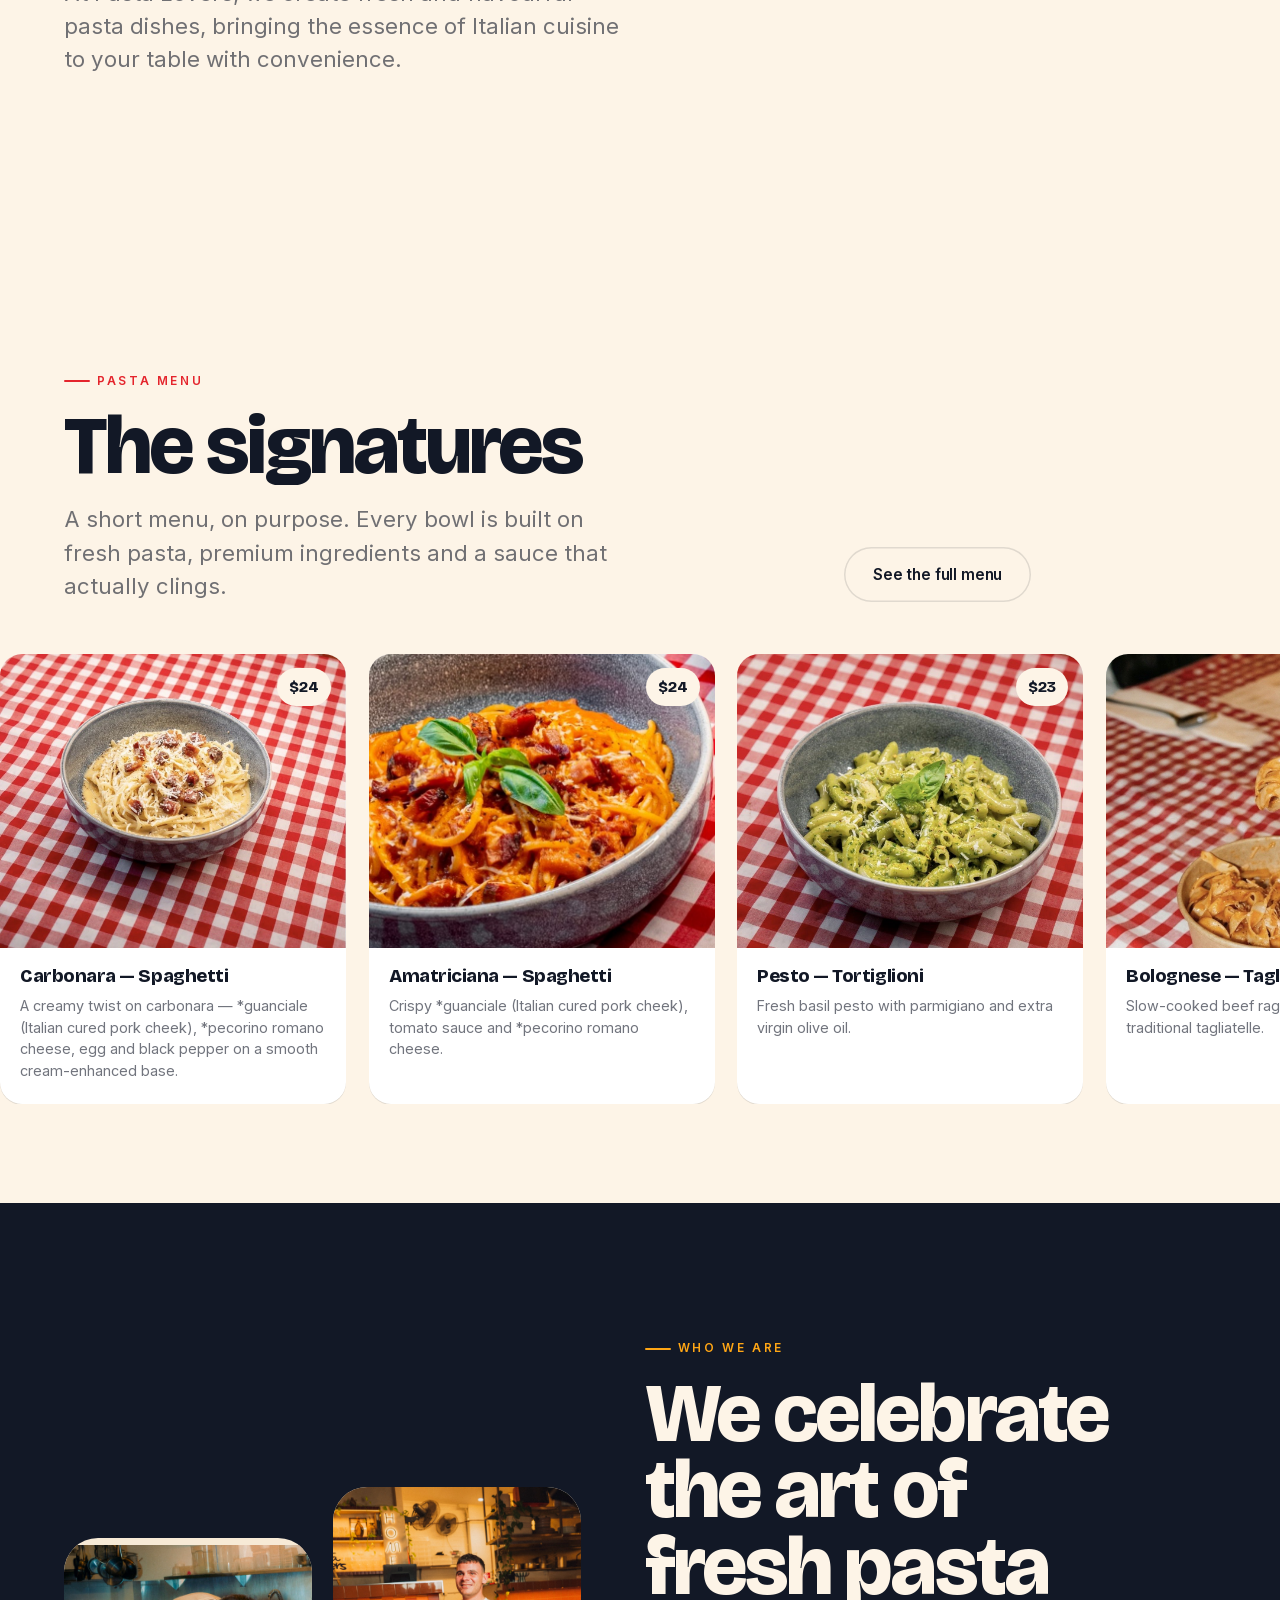
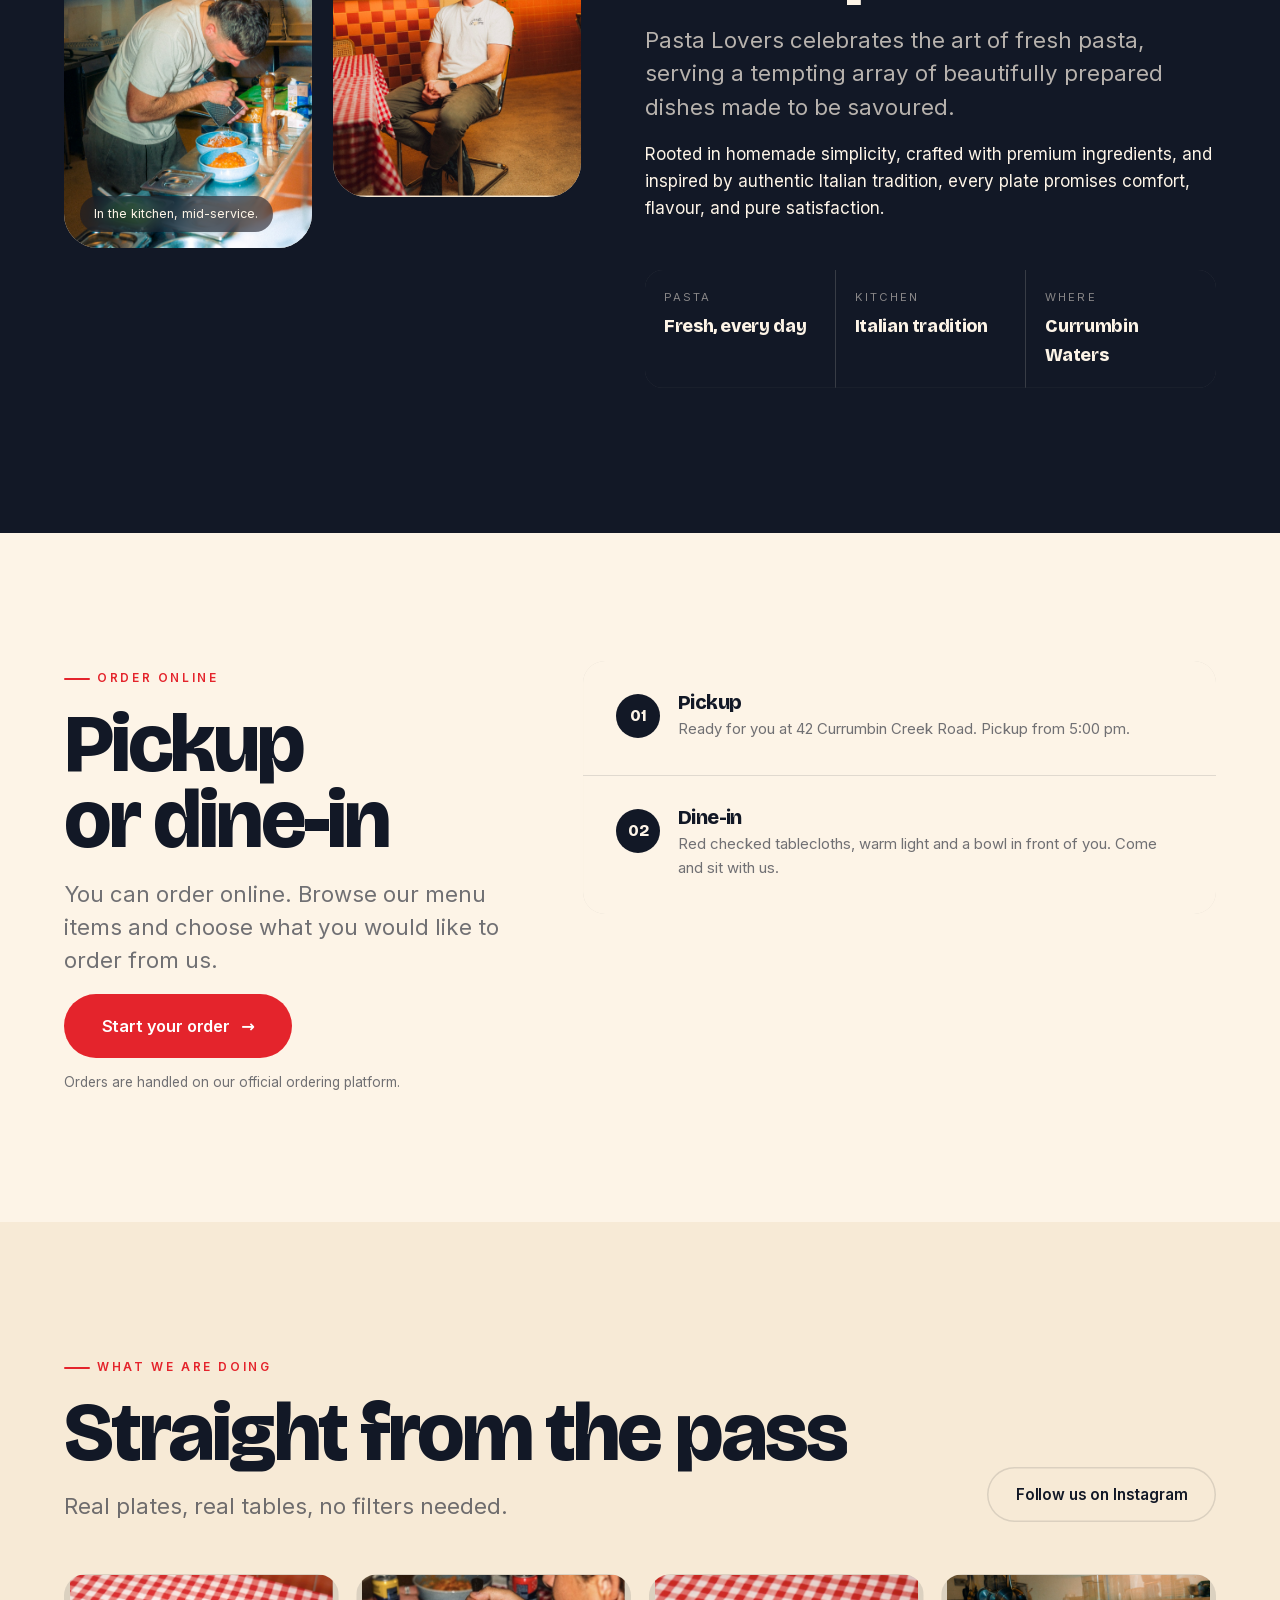
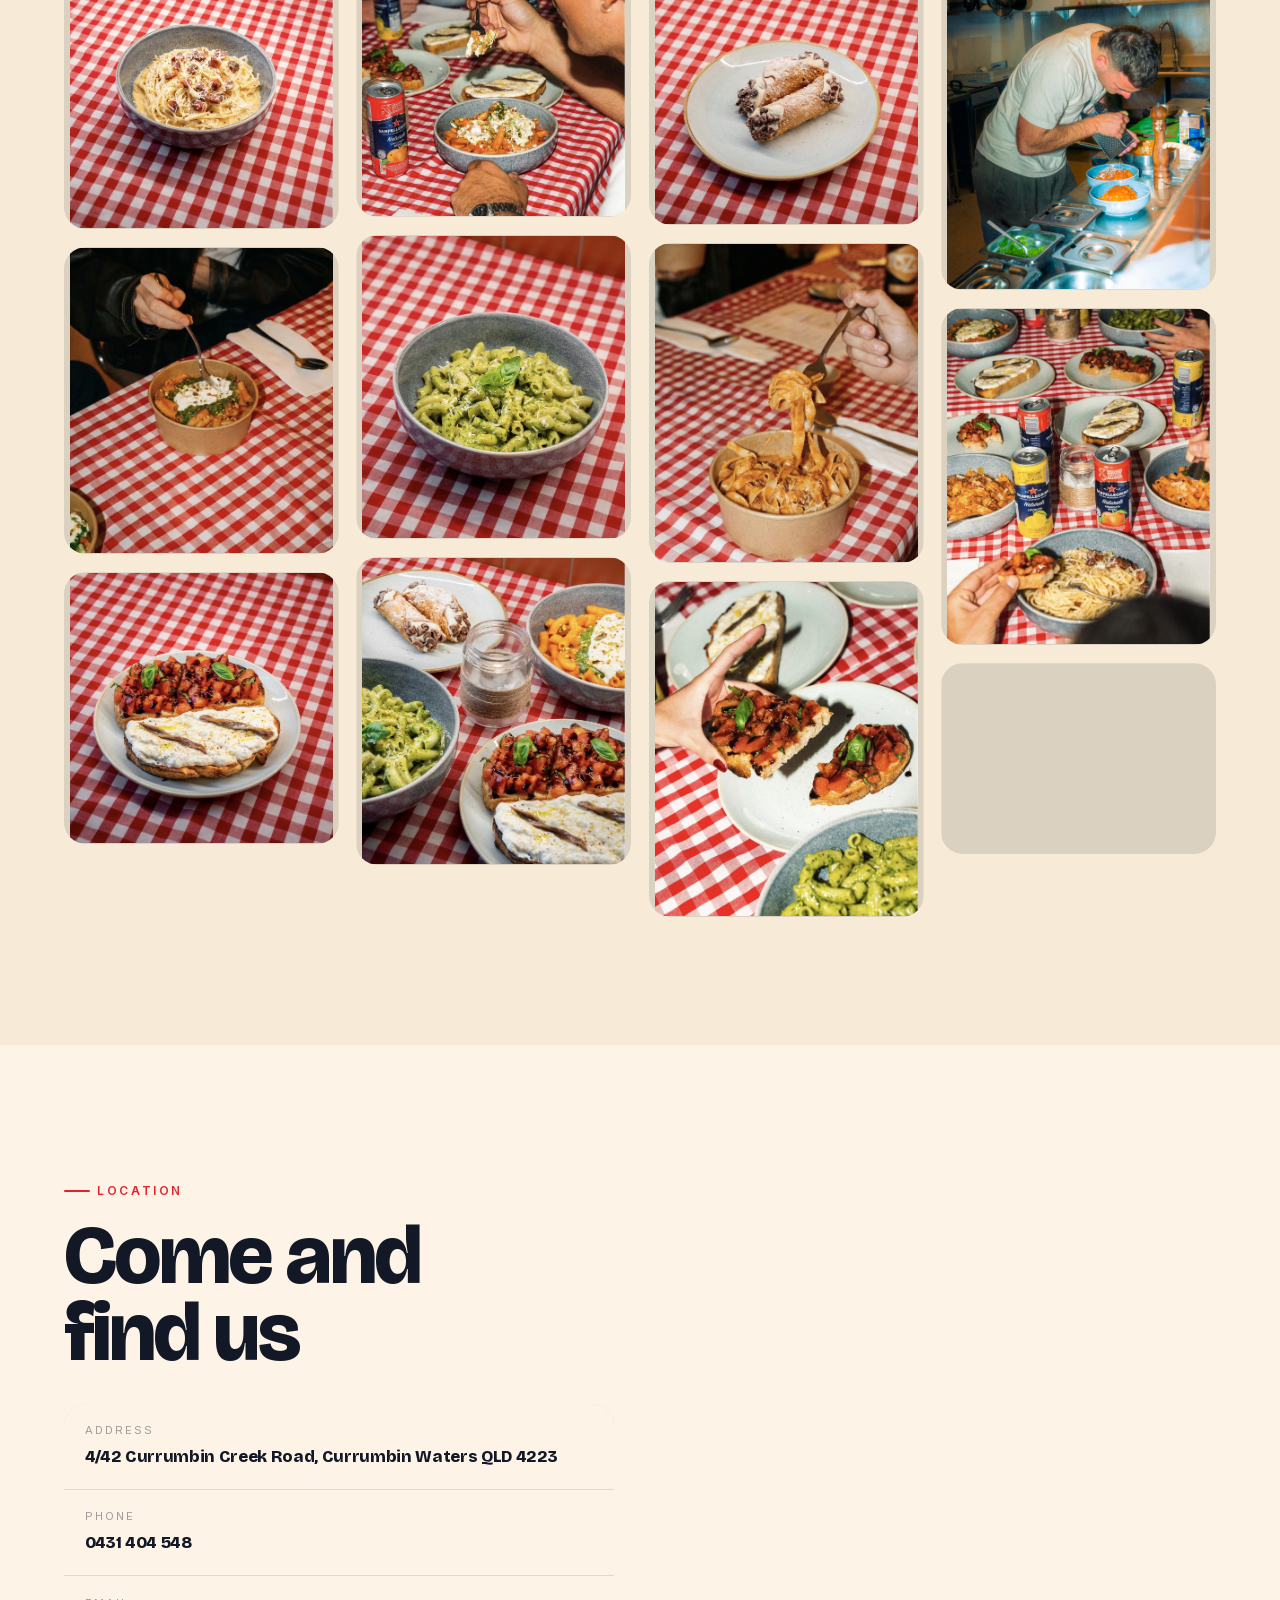
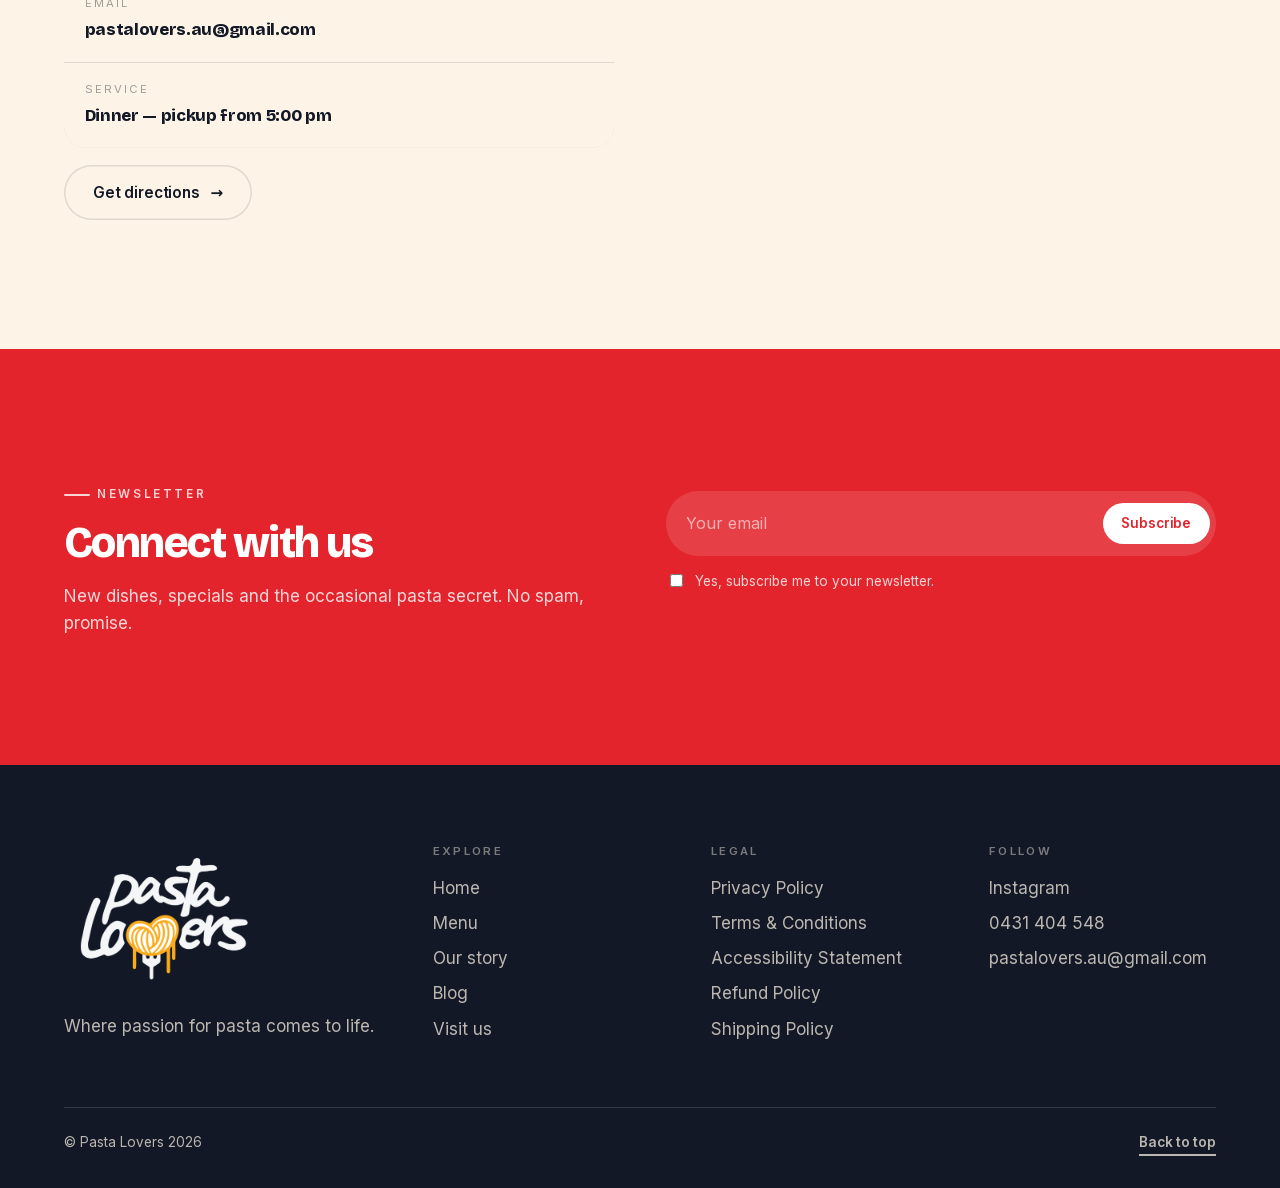
==== commit a06f9a27: "Drop delivery from the site: it is not offered right now Removes the Delivery step from the order se" ====
--- a/index.html
+++ b/index.html
@@ -5,7 +5,7 @@
 <script>document.documentElement.classList.add('js');</script>
 <meta name="viewport" content="width=device-width, initial-scale=1, viewport-fit=cover">
 <title>Pasta Lovers — Fresh pasta in Currumbin Waters, Gold Coast</title>
-<meta name="description" content="Pasta Lovers celebrates the art of fresh pasta in Currumbin Waters. Handmade dishes, Italian tradition, pickup, delivery and dine-in.">
+<meta name="description" content="Pasta Lovers celebrates the art of fresh pasta in Currumbin Waters. Handmade dishes, Italian tradition, pickup and dine-in.">
 <link rel="canonical" href="https://pastalovers.com.au/">
 <meta name="theme-color" content="#fdf4e7">
 <link rel="icon" href="assets/img/icon.png" type="image/png">
@@ -14,7 +14,7 @@
 <meta property="og:url" content="https://pastalovers.com.au/">
 <meta property="og:type" content="website">
 <meta property="og:title" content="Pasta Lovers — Where passion for pasta comes to life">
-<meta property="og:description" content="Fresh, handmade pasta in Currumbin Waters. Pickup, delivery or dine-in.">
+<meta property="og:description" content="Fresh, handmade pasta in Currumbin Waters. Pickup or dine-in.">
 <meta property="og:image" content="https://pastalovers.com.au/assets/img/table-spread.jpg">
 
 <link rel="preload" href="assets/fonts/bricolage-latin.woff2" as="font" type="font/woff2" crossorigin>
@@ -137,7 +137,7 @@
         <span class="marquee__item" data-i18n="marquee.2">Made by hand</span>
         <span class="marquee__item" data-i18n="marquee.3">Currumbin Waters</span>
         <span class="marquee__item" data-i18n="marquee.4">Italian at heart</span>
-        <span class="marquee__item" data-i18n="marquee.5">Pickup · Delivery · Dine-in</span>
+        <span class="marquee__item" data-i18n="marquee.5">Pickup · Dine-in</span>
       </div>
     </div>
   </div>
@@ -233,7 +233,7 @@
       <div class="order__grid">
         <div class="stack">
           <p class="kicker" data-reveal="fade" data-i18n="order.kicker">Order online</p>
-          <h2 class="d2" data-reveal data-i18n="order.title" data-i18n-split>Pickup, delivery or dine-in</h2>
+          <h2 class="d2" data-reveal data-i18n="order.title" data-i18n-split>Pickup or dine-in</h2>
           <p class="lead" data-reveal data-reveal-delay="100" data-i18n="order.body">You can order online.</p>
           <div data-reveal data-reveal-delay="160">
             <a class="btn btn--accent btn--lg" href="https://order.pastalovers.com.au/online-ordering" target="_blank" rel="noopener" data-magnetic="0.2">
@@ -254,13 +254,6 @@
           </article>
           <article class="step" data-reveal="right">
             <span class="step__n">02</span>
-            <div>
-              <h3 data-i18n="order.delivery">Delivery</h3>
-              <p data-i18n="order.deliveryDesc">We bring the bowl to your door.</p>
-            </div>
-          </article>
-          <article class="step" data-reveal="right">
-            <span class="step__n">03</span>
             <div>
               <h3 data-i18n="order.dinein">Dine-in</h3>
               <p data-i18n="order.dineinDesc">Come and sit with us.</p>
